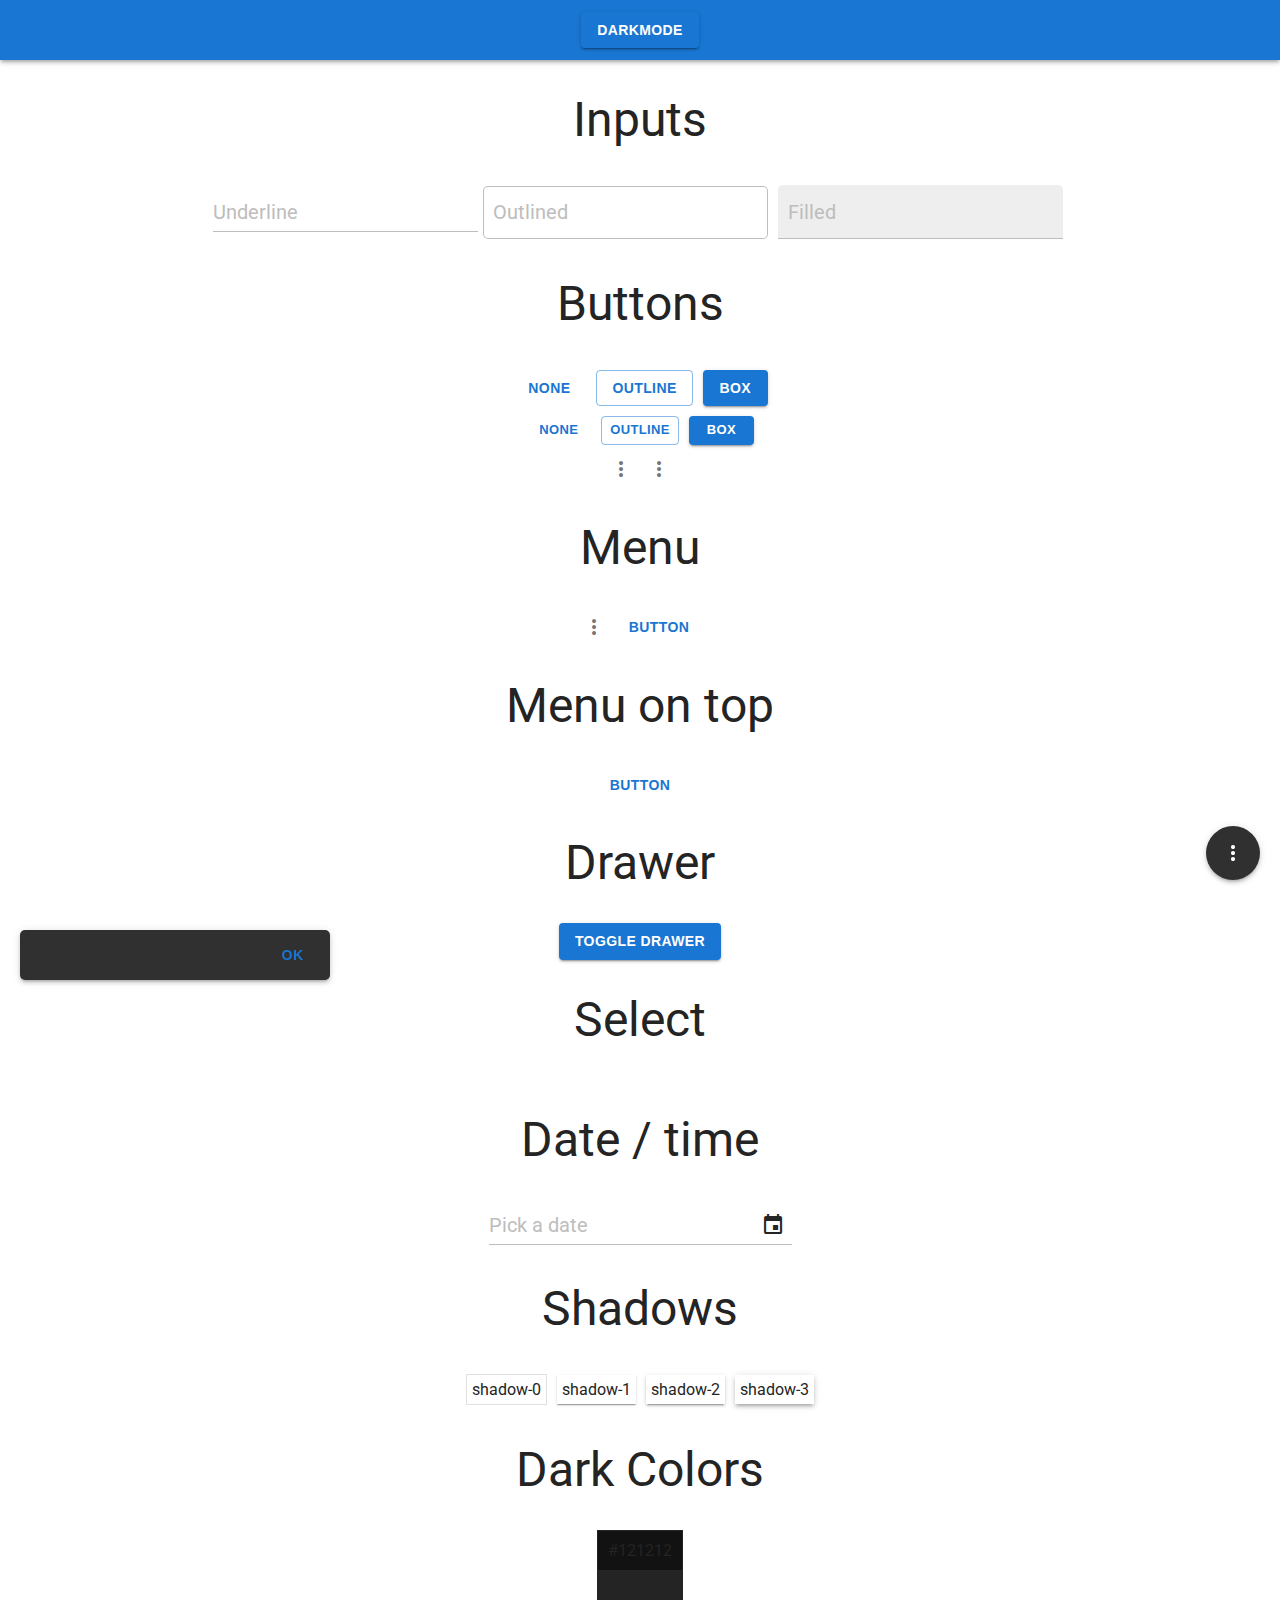
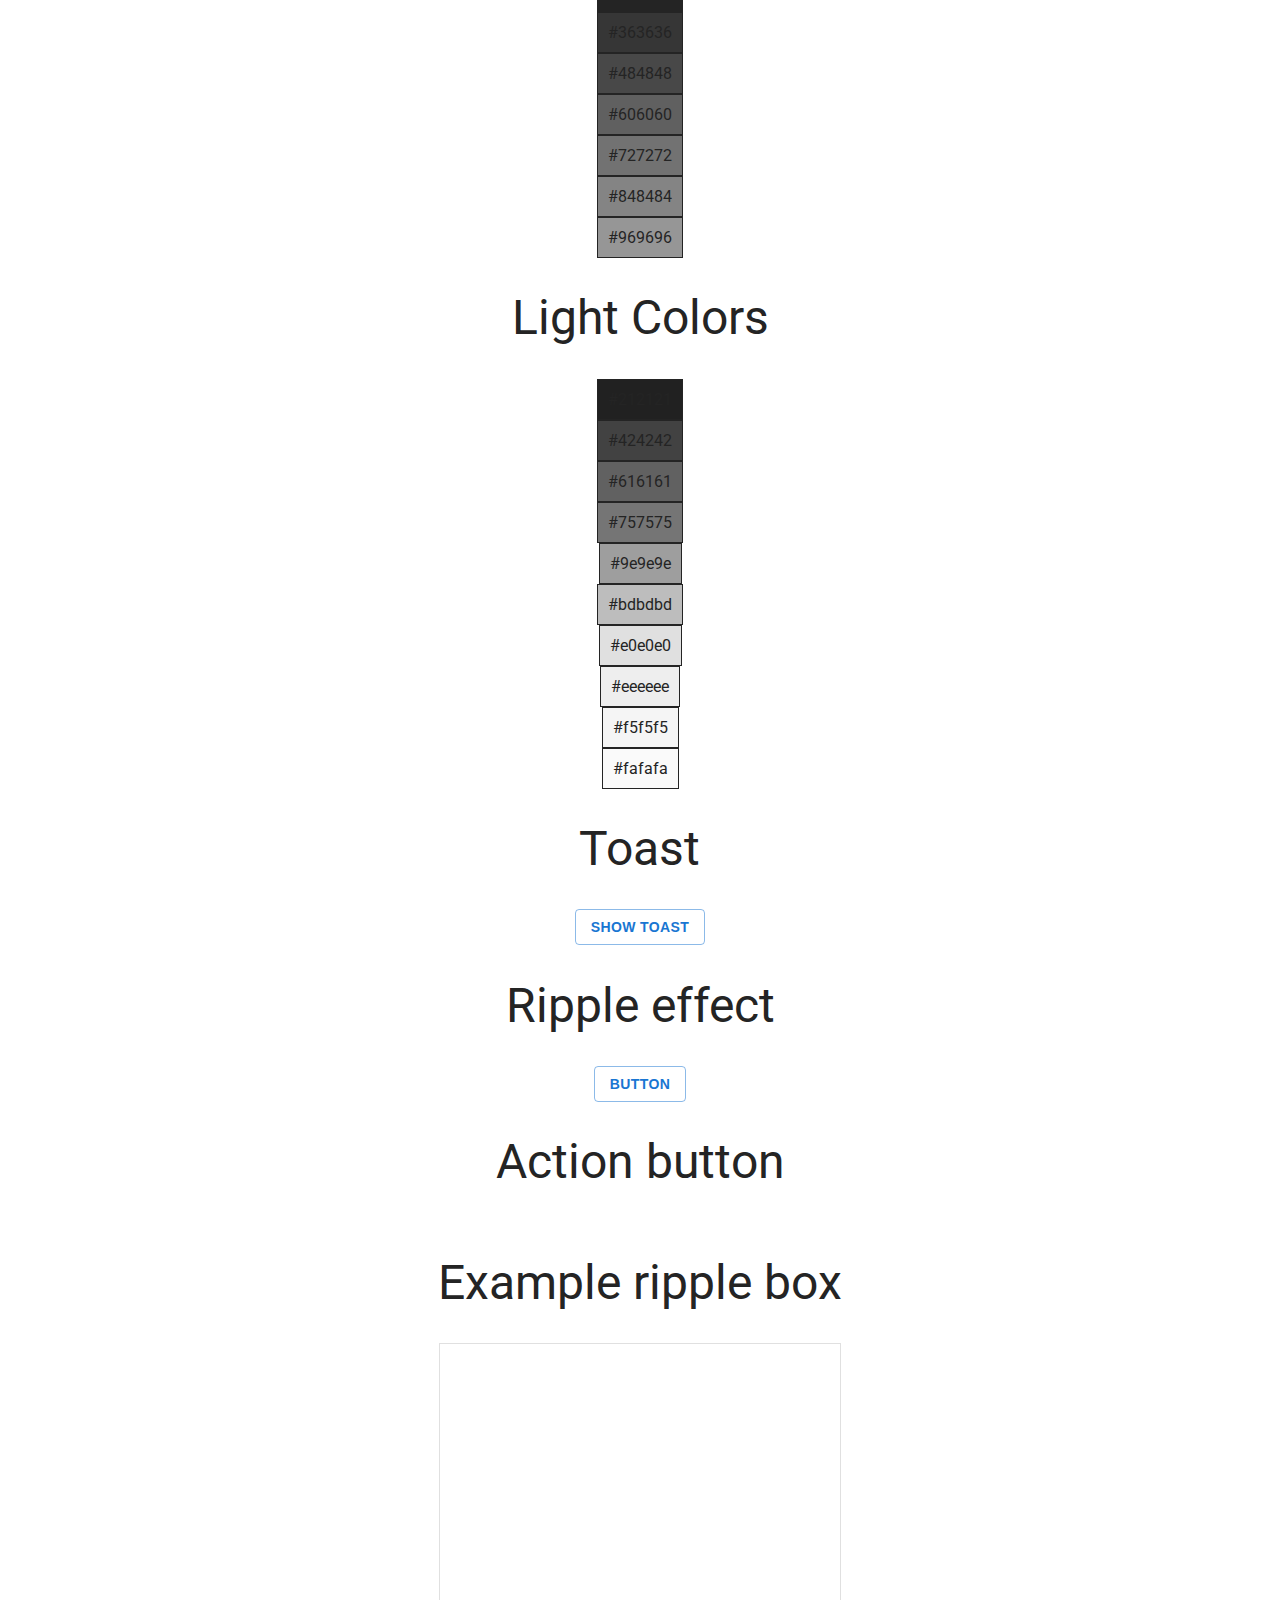
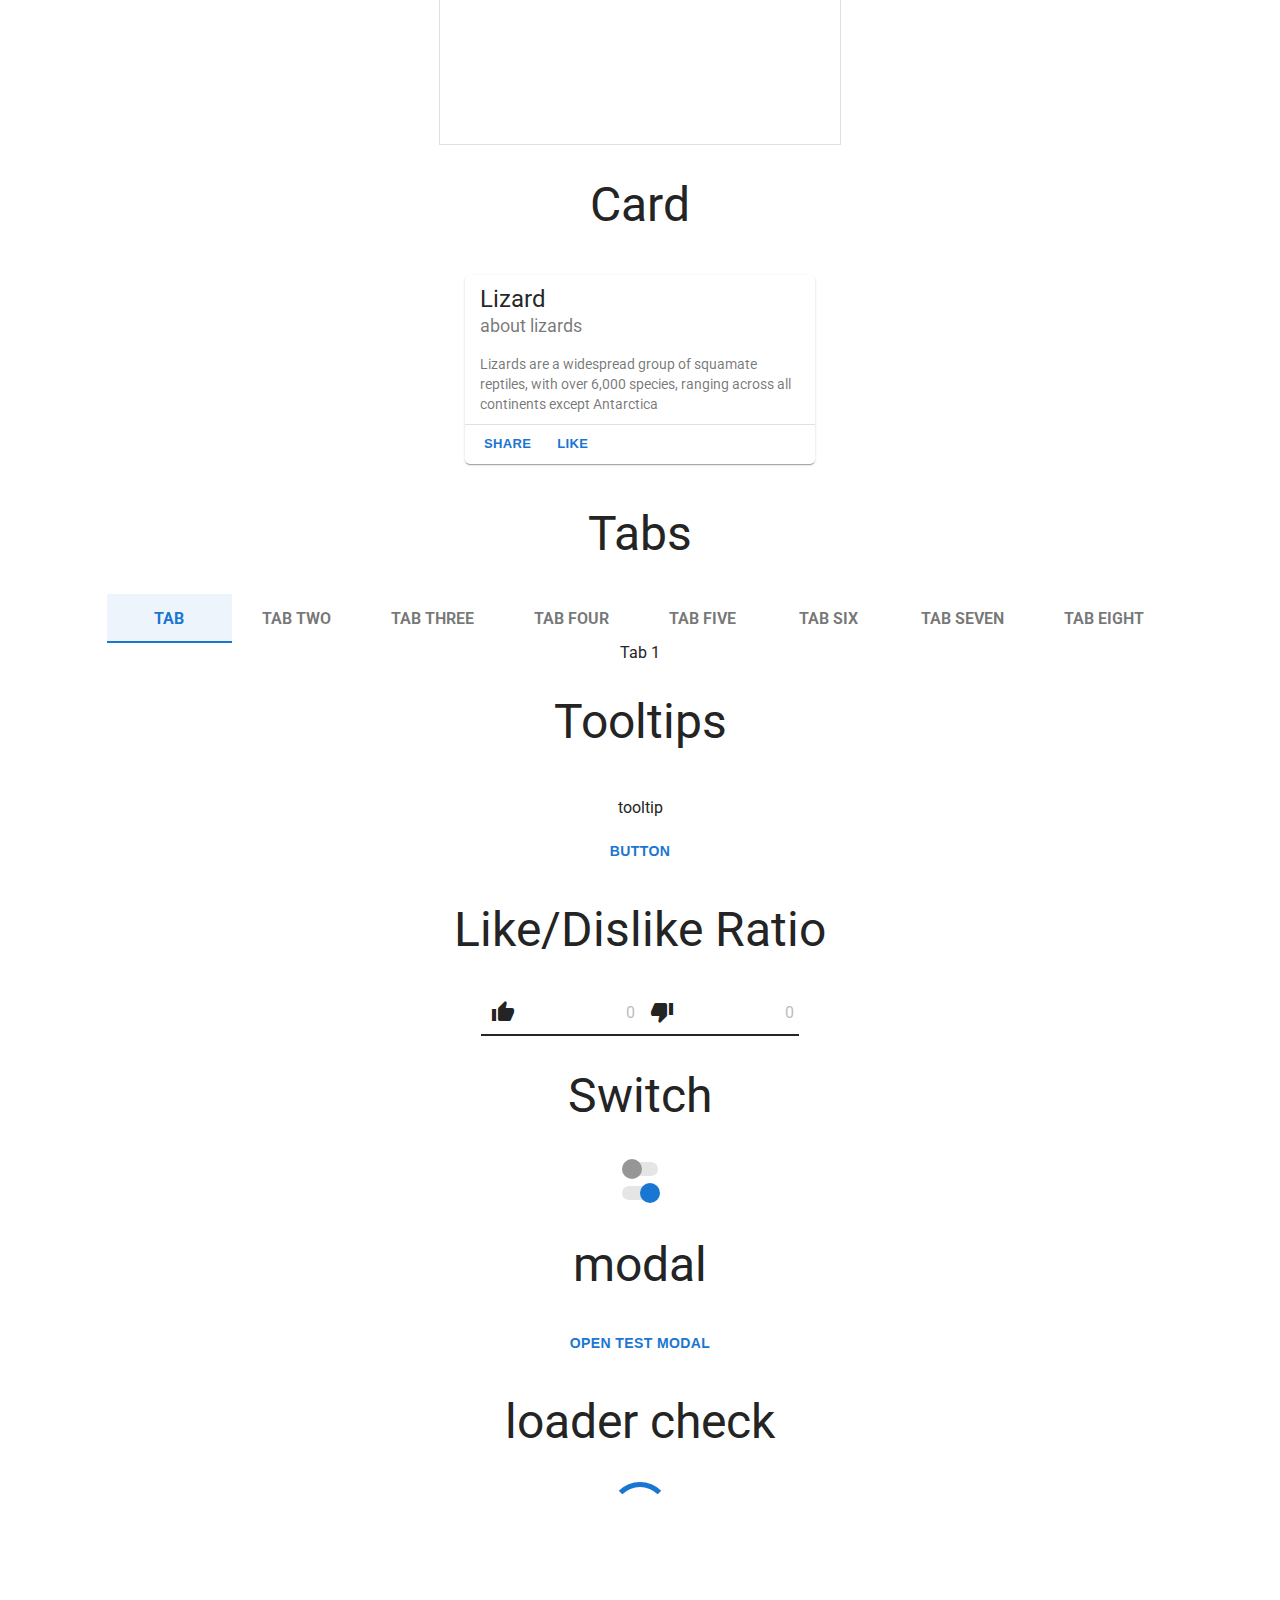
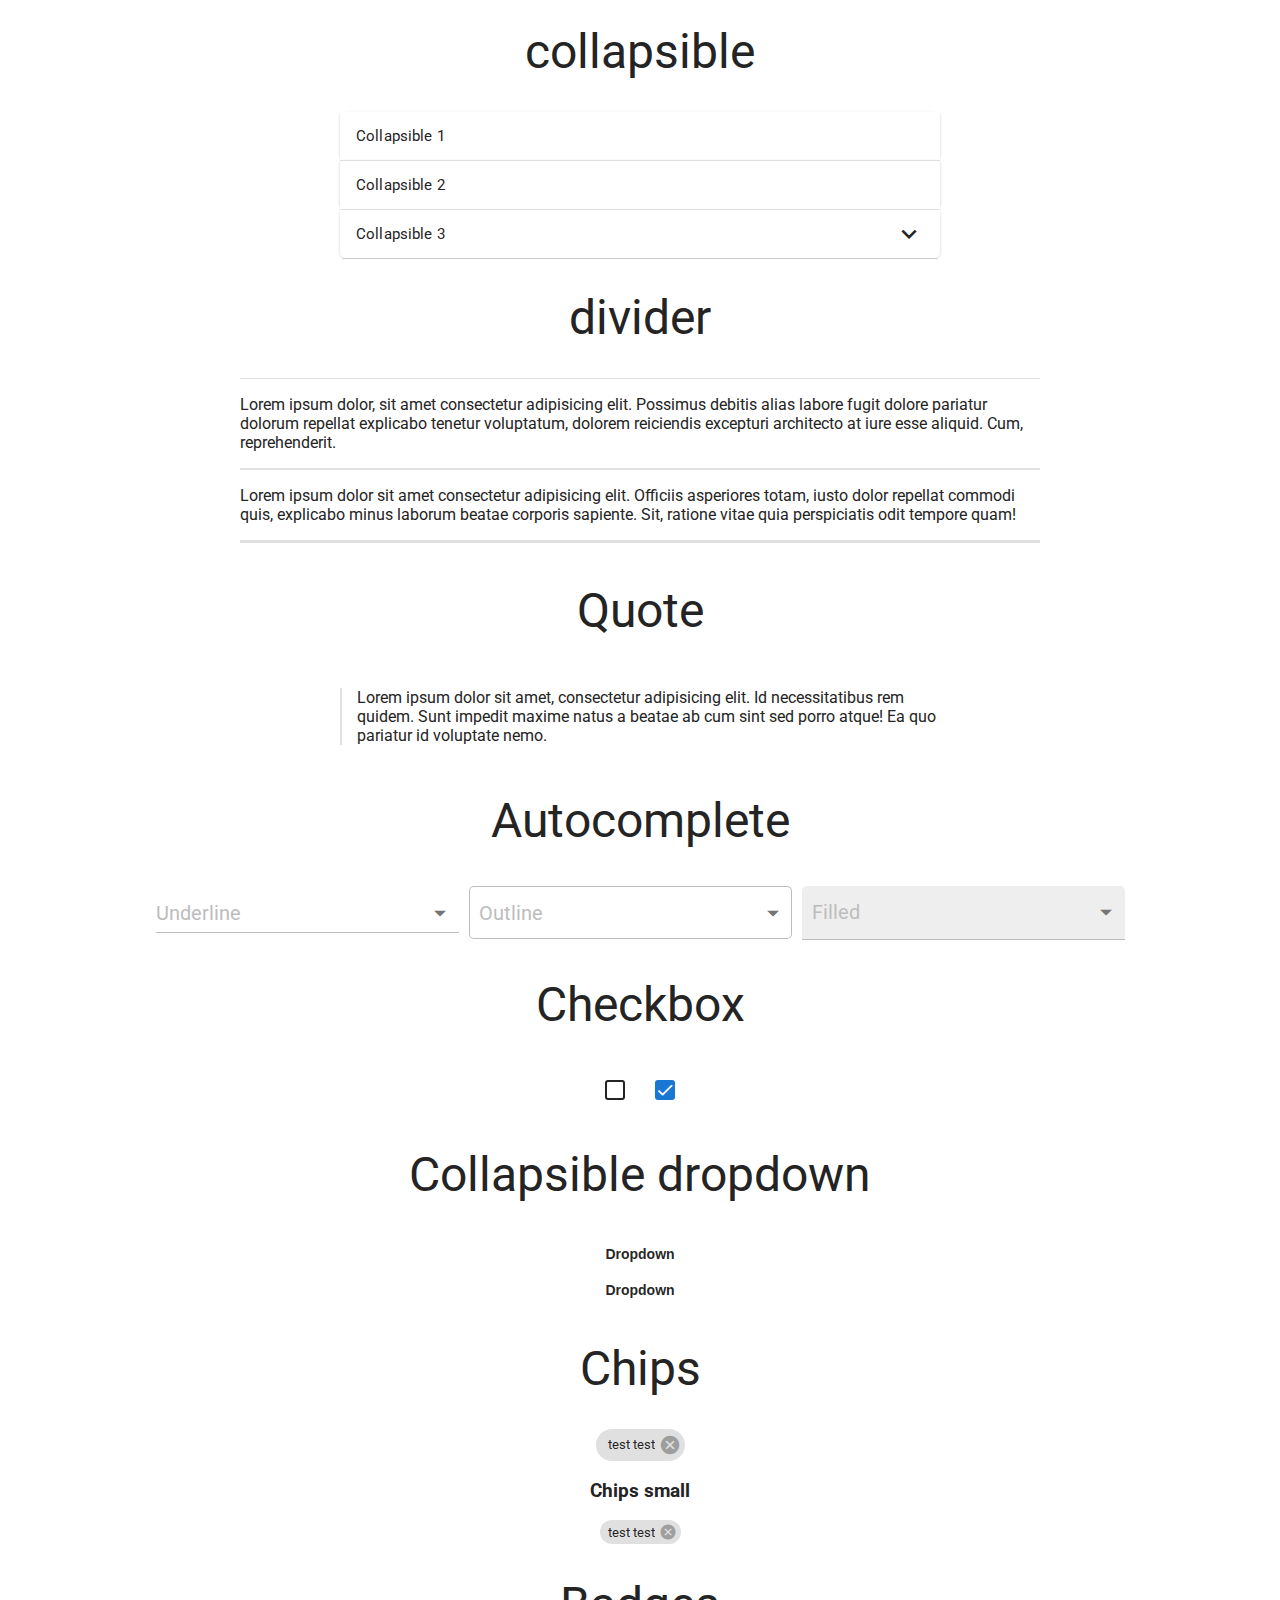
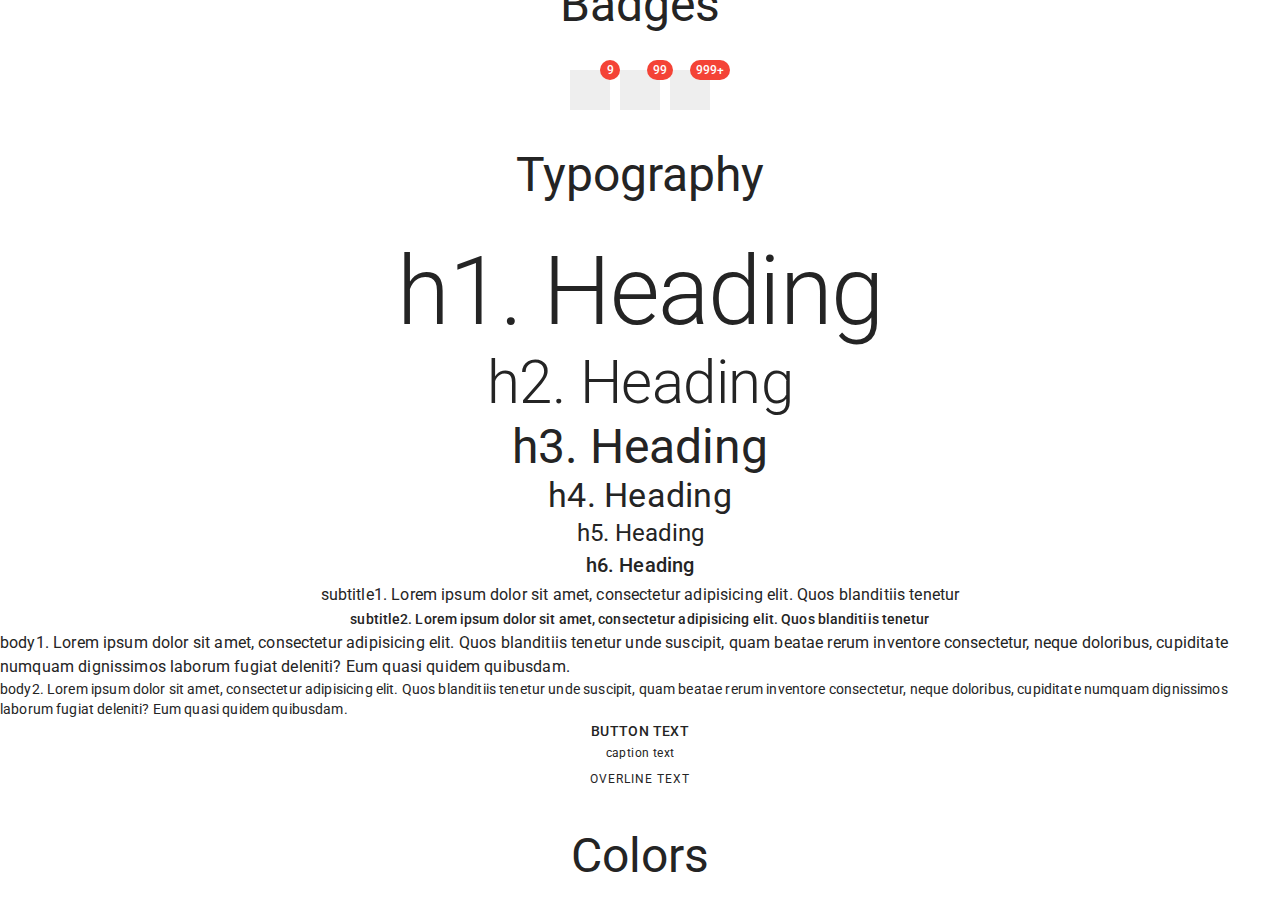
==== index.html @ 6d9d7966 "Initial commit" ====
<!DOCTYPE html>
<html lang="en">
<head>
    <meta charset="UTF-8">
    <meta name="viewport" content="width=device-width, initial-scale=1.0">
    <link rel="stylesheet" href="./css/material.css">

    <link href="https://fonts.googleapis.com/css2?family=Roboto:wght@300;400;500;700&display=swap" rel="stylesheet">
    <link href="https://fonts.googleapis.com/icon?family=Material+Icons" rel="stylesheet">

    <title>Document</title>
</head>
<body>
    <header>
        <nav class="shadow-3">
            <button class="button-box ripple ripple-white" onclick="darkmode()">Darkmode
                <span class="ripple-box"></span>
            </button>            
        </nav>
    </header>
    <main>
        <div class="flex-column">
            <h1 class="h3-txt">Inputs</h1>
            <div class="flex-center">
                <div class="input-underline-box margin-5">
                    <input class="input-underline" type="text" id="input3" placeholder="placeholder" title="" required/>
                    <label for="input3">Underline</label>
                </div>
                <div class="input-outline-box margin-5">
                    <input class="input-outline" type="text" id="input1" placeholder="placeholder" title="" required/>
                    <label for="input1">Outlined</label>
                </div>
                <div class="input-filled-box margin-5">
                    <input class="input-filled" type="text" id="input2" placeholder="placeholder" title="" required/>
                    <label for="input2">Filled</label>
                </div>
            </div>
        </div>
        <div class="flex-column">
            <h1 class="h3-txt">Buttons</h1>
            <div class="flex-center">
                <div>
                    <button class="button-none margin-5">None</button>
                </div>
                <div>
                    <button class="button-outline margin-5">Outline</button>
                </div>
                <div>
                    <button class="button-box margin-5">Box</button>
                </div>
            </div>
            <div class="flex-center">
                <div>
                    <button class="button-none-slim margin-5">None</button>
                </div>
                <div>
                    <button class="button-outline-slim margin-5">Outline</button>
                </div>
                <div>
                    <button class="button-box-slim margin-5">Box</button>
                </div>
            </div>
            <div class="flex-center">
                <button class="button-icon ripple-center ripple-black">
                    <span class="material-icons">more_vert</span>
                    <span class="ripple-box"></span>
                </button>
                <button class="button-icon-filled ripple-center ripple-black">
                    <span class="material-icons">more_vert</span>
                    <span class="ripple-box"></span>
                </button>
            </div>
        </div>
        <div class="flex-column">
            <h1 class="h3-txt">Menu</h1>
            <div class="flex-center">
                <div class="menu">
                    <button class="menu-btn button-icon ripple-center ripple-black">
                        <span class="material-icons">more_vert</span>
                        <span class="ripple-box"></span>
                    </button>
                    <div class="menu-box shadow-3">
                        <button onclick="closeMenu(this)">test</button>
                        <button onclick="closeMenu(this)">test</button>
                    </div>
                </div>
                <div class="menu">
                    <button class="menu-btn button-none ripple ripple-blue">Button
                        <span class="ripple-box"></span>
                    </button>
                    <div class="menu-box shadow-3">
                        <button onclick="closeMenu(this)" class="ripple ripple-black">test2
                            <span class="ripple-box"></span>
                        </button>
                        <button onclick="closeMenu(this)" class="ripple ripple-black">test2
                            <span class="ripple-box"></span>
                        </button>
                    </div>
                </div>
            </div>
            <h1 class="h3-txt">Menu on top</h1>
            <div class="menu">
                <button class="menu-btn menu-ontop button-none ripple ripple-blue">Button
                    <span class="ripple-box"></span>
                </button>
                <div class="menu-box shadow-3">
                    <button class="ripple ripple-black">menu on top
                        <span class="ripple-box"></span>
                    </button>
                    <button onclick="closeMenu(this)" class="ripple ripple-black">close
                        <span class="ripple-box"></span>
                    </button>
                </div>
            </div>
        </div>
        <div class="flex-column">
            <h1 class="h3-txt">Drawer</h1>
            <button class="button-box ripple ripple-white" onclick="drawerHandler('#drawer1')">Toggle drawer
                <span class="ripple-box"></span>
            </button>
            <div class="drawer" id="drawer1">
                <div class="drawer-content">
                    <div class="flex-column">
                        <div class="menu">
                            <button class="menu-btn button-none ripple ripple-blue">Menu
                                <span class="ripple-box"></span>
                            </button>
                            <div class="menu-box shadow-3">
                                <button onclick="closeMenu(this), drawerHandler('#drawer1')" class="ripple ripple-black">Close drawer
                                    <span class="ripple-box"></span>
                                </button>
                            </div>
                        </div>
                    </div>
                </div>
            </div>
        </div>
        <div class="flex-column">
            <h1 class="h3-txt">Select</h1>
            <div class="flex-center">
                <div class="select">
                    
                </div>
            </div>
        </div>
        <div class="flex-column">
            <h1 class="h3-txt">Date / time</h1>
            <div class="flex-center">
                <div class="date-selector">
                    <div class="input-underline-box margin-5">
                        <input class="input-underline" type="text" id="input10" placeholder="1 aug 2020" title="" required/>
                        <label for="input10">Pick a date</label>
                        <div class="select-date-box ripple-center ripple-black">
                            <span class="material-icons">insert_invitation</span>
                            <span class="ripple-box"></span>
                        </div>
                    </div>
                    <div class="calendar-box">
                        <div class="calendar-header">
                            <button class="button-icon-filled ripple-center ripple-black calendar-previous">
                                <span class="material-icons">chevron_left</span>
                                <span class="ripple-box"></span>
                            </button>
                            <div class="menu">
                                <button id="calendar-header" class="ripple ripple-black calendar-year-button menu-btn">
                                    <span class="ripple-box"></span>
                                </button>
                                <div class="menu-box shadow-3 calendar-year-menu">
                                    <button onclick="closeMenu(this)" class="ripple ripple-black calendar-previous-year">previous year
                                        <span class="ripple-box"></span>
                                    </button>
                                    <button onclick="closeMenu(this)" class="ripple ripple-black">this year
                                        <span class="ripple-box"></span>
                                    </button>
                                    <button onclick="closeMenu(this)" class="ripple ripple-black calendar-next-year">next year
                                        <span class="ripple-box"></span>
                                    </button>
                                </div>
                            </div>
                            <button class="button-icon-filled ripple-center ripple-black calendar-next">
                                <span class="material-icons">chevron_right</span>
                                <span class="ripple-box"></span>
                            </button>
                        </div>
                        <div class="calendar-days">
                            <span>Su</span>
                            <span>Mo</span>
                            <span>Tu</span>
                            <span>We</span>
                            <span>Th</span>
                            <span>Fr</span>
                            <span>Sa</span>
                        </div>
                        <div class="calendar-numbers">
                            <div class="numbers-row">
                                <span class="numbers-row-item ripple-center ripple-black">
                                    <span class="ripple-box"></span>
                                </span>
                                <span class="numbers-row-item ripple-center ripple-black">
                                    <span class="ripple-box"></span>
                                </span>
                                <span class="numbers-row-item ripple-center ripple-black">
                                    <span class="ripple-box"></span>
                                </span>
                                <span class="numbers-row-item ripple-center ripple-black">
                                    <span class="ripple-box"></span>
                                </span>
                                <span class="numbers-row-item ripple-center ripple-black">
                                    <span class="ripple-box"></span>
                                </span>
                                <span class="numbers-row-item ripple-center ripple-black">
                                    <span class="ripple-box"></span>
                                </span>
                                <span class="numbers-row-item ripple-center ripple-black">
                                    <span class="ripple-box"></span>
                                </span>
                            </div>
                            <div class="numbers-row">
                                <span class="numbers-row-item ripple-center ripple-black">
                                    <span class="ripple-box"></span>
                                </span>
                                <span class="numbers-row-item ripple-center ripple-black">
                                    <span class="ripple-box"></span>
                                </span>
                                <span class="numbers-row-item ripple-center ripple-black">
                                    <span class="ripple-box"></span>
                                </span>
                                <span class="numbers-row-item ripple-center ripple-black">
                                    <span class="ripple-box"></span>
                                </span>
                                <span class="numbers-row-item ripple-center ripple-black">
                                    <span class="ripple-box"></span>
                                </span>
                                <span class="numbers-row-item ripple-center ripple-black">
                                    <span class="ripple-box"></span>
                                </span>
                                <span class="numbers-row-item ripple-center ripple-black">
                                    <span class="ripple-box"></span>
                                </span>
                            </div>
                            <div class="numbers-row">
                                <span class="numbers-row-item ripple-center ripple-black">
                                    <span class="ripple-box"></span>
                                </span>
                                <span class="numbers-row-item ripple-center ripple-black">
                                    <span class="ripple-box"></span>
                                </span>
                                <span class="numbers-row-item ripple-center ripple-black">
                                    <span class="ripple-box"></span>
                                </span>
                                <span class="numbers-row-item ripple-center ripple-black">
                                    <span class="ripple-box"></span>
                                </span>
                                <span class="numbers-row-item ripple-center ripple-black">
                                    <span class="ripple-box"></span>
                                </span>
                                <span class="numbers-row-item ripple-center ripple-black">
                                    <span class="ripple-box"></span>
                                </span>
                                <span class="numbers-row-item ripple-center ripple-black">
                                    <span class="ripple-box"></span>
                                </span>
                            </div>
                            <div class="numbers-row">
                                <span class="numbers-row-item ripple-center ripple-black">
                                    <span class="ripple-box"></span>
                                </span>
                                <span class="numbers-row-item ripple-center ripple-black">
                                    <span class="ripple-box"></span>
                                </span>
                                <span class="numbers-row-item ripple-center ripple-black">
                                    <span class="ripple-box"></span>
                                </span>
                                <span class="numbers-row-item ripple-center ripple-black">
                                    <span class="ripple-box"></span>
                                </span>
                                <span class="numbers-row-item ripple-center ripple-black">
                                    <span class="ripple-box"></span>
                                </span>
                                <span class="numbers-row-item ripple-center ripple-black">
                                    <span class="ripple-box"></span>
                                </span>
                                <span class="numbers-row-item ripple-center ripple-black">
                                    <span class="ripple-box"></span>
                                </span>
                            </div>
                            <div class="numbers-row">
                                <span class="numbers-row-item ripple-center ripple-black">
                                    <span class="ripple-box"></span>
                                </span>
                                <span class="numbers-row-item ripple-center ripple-black">
                                    <span class="ripple-box"></span>
                                </span>
                                <span class="numbers-row-item ripple-center ripple-black">
                                    <span class="ripple-box"></span>
                                </span>
                                <span class="numbers-row-item ripple-center ripple-black">
                                    <span class="ripple-box"></span>
                                </span>
                                <span class="numbers-row-item ripple-center ripple-black">
                                    <span class="ripple-box"></span>
                                </span>
                                <span class="numbers-row-item ripple-center ripple-black">
                                    <span class="ripple-box"></span>
                                </span>
                                <span class="numbers-row-item ripple-center ripple-black">
                                    <span class="ripple-box"></span>
                                </span>
                            </div>
                            <div class="numbers-row">
                                <span class="numbers-row-item ripple-center ripple-black">
                                    <span class="ripple-box"></span>
                                </span>
                                <span class="numbers-row-item ripple-center ripple-black">
                                    <span class="ripple-box"></span>
                                </span>
                                <span class="numbers-row-item ripple-center ripple-black">
                                    <span class="ripple-box"></span>
                                </span>
                                <span class="numbers-row-item ripple-center ripple-black">
                                    <span class="ripple-box"></span>
                                </span>
                                <span class="numbers-row-item ripple-center ripple-black">
                                    <span class="ripple-box"></span>
                                </span>
                                <span class="numbers-row-item ripple-center ripple-black">
                                    <span class="ripple-box"></span>
                                </span>
                                <span class="numbers-row-item ripple-center ripple-black">
                                    <span class="ripple-box"></span>
                                </span>
                            </div>
                        </div>
                        <div class="calendar-years">
                            <button class="calendar-dropdown-year-button ripple">2000
                                <span class="ripple-box"></span>
                            </button>
                            <button class="calendar-dropdown-year-button ripple">2000
                                <span class="ripple-box"></span>
                            </button>
                            <button class="calendar-dropdown-year-button ripple">2000
                                <span class="ripple-box"></span>
                            </button>
                            <button class="calendar-dropdown-year-button ripple">2000
                                <span class="ripple-box"></span>
                            </button>
                            <button class="calendar-dropdown-year-button ripple">2000
                                <span class="ripple-box"></span>
                            </button>
                            <button class="calendar-dropdown-year-button ripple">2000
                                <span class="ripple-box"></span>
                            </button>
                            <button class="calendar-dropdown-year-button ripple">2000
                                <span class="ripple-box"></span>
                            </button>
                        </div>
                    </div>
                </div>
            </div>
        </div>
        <div class="flex-column">
            <h1 class="h3-txt">Shadows</h1>
            <div class="flex-center">
                <div class="shadow-0 margin-5 padding-5">
                    shadow-0
                </div>
                <div class="shadow-1 margin-5 padding-5">
                    shadow-1
                </div>
                <div class="shadow-2 margin-5 padding-5">
                    shadow-2
                </div>
                <div class="shadow-3 margin-5 padding-5">
                    shadow-3
                </div>
            </div>
        </div>
        <div class="flex-column">
            <h1 class="h3-txt">Dark Colors</h1>
            <div class="flex-column">
                <div class="c121212">#121212</div>
                <div class="c242424">#242424</div>
                <div class="c363636">#363636</div>
                <div class="c484848">#484848</div>
                <div class="c606060">#606060</div>
                <div class="c727272">#727272</div>
                <div class="c848484">#848484</div>
                <div class="c969696">#969696</div>
            </div>
            <h1 class="h3-txt">Light Colors</h1>
            <div class="flex-column">
                <div class="c212121">#212121</div>
                <div class="c424242">#424242</div>
                <div class="c616161">#616161</div>
                <div class="c757575">#757575</div>
                <div class="c9e9e9e">#9e9e9e</div>
                <div class="cbdbdbd">#bdbdbd</div>
                <div class="ce0e0e0">#e0e0e0</div>
                <div class="ceeeeee">#eeeeee</div>
                <div class="cf5f5f5">#f5f5f5</div>
                <div class="cfafafa">#fafafa</div>
            </div>
        </div>
        <div class="flex-column">
            <h1 class="h3-txt">Toast</h1>
            <button class="button-outline" onclick="showToast('This is a toast This is a toast This is a toast')">Show toast</button>
            <div class="toast shadow-3">
                <p class="toast-msg"></p>
                <button class="button-none toast-ok ripple ripple-blue">Ok
                    <span class="ripple-box"></span>
                </button>
            </div>
        </div>
        <div class="flex-column">
            <h1 class="h3-txt">Ripple effect</h1>
            <div>
                <button class="button-outline ripple ripple-blue">Button
                    <span class="ripple-box"></span>
                </button>
            </div>
        </div>
        <div>
            <h1 class="h3-txt">Action button</h1>
            <div class="action-button-div">
                <span class="material-icons action-button shadow-3">more_vert</span>
                <div class="action-child-button-div">
                    <span class="material-icons action-child-button shadow-3">bookmark</span>
                    <span class="material-icons action-child-button shadow-3">card_giftcard</span>
                    <span class="material-icons action-child-button shadow-3">account_circle</span>
                    <span class="material-icons action-child-button shadow-3">close</span>
                    <span class="material-icons action-child-button shadow-3">menu</span>
                </div>
            </div>
        </div>
        <div class="flex-column">
            <h1 class="h3-txt">Example ripple box</h1>
            <div class="ripple ripple-black shadow-0" style="width: 400px; height: 400px;">
                <span class="ripple-box"></span>
            </div>
        </div>
        <div class="flex-column">
            <h1 class="h3-txt">Card</h1>
            <div class="card shadow-1">
                <img src="https://cdn.images.express.co.uk/img/dynamic/109/590x/lizz-1003046.jpg?r=1534219722519" alt="">
                <div class="card-header">
                    <h1 class="card-title">Lizard</h1>
                    <p class="card-subtitle">about lizards</p>
                </div>
                <div class="card-body">
                    <p class="card-content">Lizards are a widespread group of squamate reptiles, with over 6,000 species, ranging across all continents except Antarctica</p>
                </div>
                <hr class="divider-1">
                <div class="card-footer">
                    <div class="menu">
                        <button class="menu-btn button-none-slim ripple ripple-blue">Share
                            <span class="ripple-box"></span>
                        </button>
                        <div class="menu-box shadow-3">
                            <button onclick="closeMenu(this)">Share 1</button>
                            <button onclick="closeMenu(this)">Share 2</button>
                        </div>
                    </div>
                    <button class="button-none-slim ripple ripple-blue">like
                        <span class="ripple-box"></span>
                    </button>
                </div>
            </div>
        </div>
        <div class="flex-column">
            <h1 class="h3-txt">Tabs</h1>
            <div class="tabs-container">
                <div class="tabs" id="tabs1">
                    <a onclick="tabChanger(this)" class="tab ripple ripple-blue">Tab
                        <span class="ripple-box"></span>
                    </a>
                    <a onclick="tabChanger(this)" class="tab ripple ripple-blue">Tab two
                        <span class="ripple-box"></span>
                    </a>
                    <a onclick="tabChanger(this)" class="tab ripple ripple-blue">Tab three
                        <span class="ripple-box"></span>
                    </a>
                    <a onclick="tabChanger(this)" class="tab ripple ripple-blue">Tab four
                        <span class="ripple-box"></span>
                    </a>
                    <a onclick="tabChanger(this)" class="tab ripple ripple-blue">Tab five
                        <span class="ripple-box"></span>
                    </a>
                    <a onclick="tabChanger(this)" class="tab ripple ripple-blue">Tab six
                        <span class="ripple-box"></span>
                    </a>
                    <a onclick="tabChanger(this)" class="tab ripple ripple-blue">Tab seven
                        <span class="ripple-box"></span>
                    </a>
                    <a onclick="tabChanger(this)" class="tab ripple ripple-blue">Tab eight
                        <span class="ripple-box"></span>
                    </a>
                </div>
                <div class="tab-indicator-container">
                    <span class="tab-indicator"></span>
                </div>
            </div>
            <div class="tabs-content-container" id="tabs1-content">
                <div class="tab-1">Tab 1</div>
                <div class="tab-2">Tab 2</div>
                <div class="tab-3">Tab 3</div>
                <div class="tab-4">Tab 4</div>
                <div class="tab-5">Tab 5</div>
                <div class="tab-6">Tab 6</div>
                <div class="tab-7">Tab 7</div>
                <div class="tab-8">Tab 8</div>
            </div>
        </div>
        <div class="flex-column">
            <h1 class="h3-txt">Tooltips</h1>
            <p class="tooltip">tooltip
                <span class="tooltip-txt">I like this I like this I like this</span>
            </p>
            <button class="button-none ripple ripple-blue tooltip">Button
                <span class="ripple-box"></span>
                <span class="tooltip-txt tooltip-arrow">Button tooltip with arrow</span>
            </button>
        </div>
        <div class="flex-column">
            <h1 class="h3-txt">Like/Dislike Ratio</h1>
            <div class="ratio-box">
                <div class="ratio-buttons">
                    <span class="material-icons icon-btn ratio-first-button ripple-center ripple-black ">thumb_up_alt
                        <span class="ripple-box"></span>
                    </span>
                    <span class="ratio-first-number">0</span>
                    <span class="material-icons icon-btn ratio-second-button ripple-center ripple-black">thumb_down_alt
                        <span class="ripple-box"></span>
                    </span>
                    <span class="ratio-second-number">0</span>
                </div>
                <div class="ratio-indicator-box">
                    <span class="ratio-indicator"></span>
                </div>
            </div>
        </div>
        <div class="flex-column">
            <h1 class="h3-txt">Switch</h1>
            <div class="switch-container">
                <div class="switch" onclick="switchHandler(this)">
                </div>
            </div>
            <div class="switch-container">
                <div class="switch switch-active" onclick="switchHandler(this)"></div>
            </div>
        </div>
        <div class="flex-column">
            <h1 class="h3-txt">modal</h1>
            <button class="button-none ripple ripple-blue modal-btn" onclick="modalHandler(this.parentNode.lastElementChild, true)">Open test modal
                <span class="ripple-box"></span>
            </button>
            <div class="modal-container">
                <div class="modal shadow-1">
                    <h1>Login</h1>
                    <div class="input-outline-box">
                        <input class="input-outline" type="text" id="input4" placeholder="Ex: john" title="" required/>
                        <label for="input4">Username</label>
                    </div>
                    <div class="input-outline-box" style="margin-top: 10px;">
                        <input class="input-outline" type="text" id="input5" placeholder="Ex: test123" title="" required/>
                        <label for="input5">Password</label>
                    </div>
                    <button class="button-none ripple ripple-blue" onclick="modalHandler(this.parentNode.parentNode, false)">Close modal
                        <span class="ripple-box"></span>
                    </button>
                </div>
            </div>
        </div>
        <div class="flex-column">
            <h1 class="h3-txt">loader check</h1>
            <div class="loader"></div>
            <div class="check">
                <span class="material-icons">check</span>
            </div>
        </div>
        <div class="flex-column">
            <h1 class="h3-txt">collapsible</h1>
            <div>
                <div class="collapsible-container">
                    <div class="collapsible">
                        <div class="collapsible-header">
                            <h1 class="collapsible-title">Collapsible 1</h1>
                        </div>
                        <div class="collapsible-content">
                            <p> Lorem ipsum dolor sit amet, consectetur adipisicing elit. Incidunt earum dolor, facere libero, exercitationem facilis, itaque molestias voluptates saepe rerum enim labore voluptatibus quos explicabo! Commodi et quae quisquam sunt.</p>
                        </div>
                    </div>
                    <div class="collapsible">
                        <div class="collapsible-header">
                            <h1 class="collapsible-title">Collapsible 2</h1>
                        </div>
                        <div class="collapsible-content">
                            <p>Lorem ipsum, dolor sit amet consectetur adipisicing elit. Sint quibusdam cum molestiae praesentium, earum hic non dicta culpa vel saepe quae tenetur ex vero. Corporis, non? Porro, explicabo sed. Reiciendis?</p>
                            <div class="menu">
                                <button class="menu-btn button-none ripple ripple-blue">Button
                                    <span class="ripple-box"></span>
                                </button>
                                <div class="menu-box shadow-3">
                                    <button onclick="closeMenu(this)">test2</button>
                                    <button onclick="closeMenu(this)">test2</button>
                                </div>
                            </div>
                        </div>
                    </div>
                    <div class="collapsible">
                        <div class="collapsible-header">
                            <h1 class="collapsible-title">Collapsible 3</h1>
                            <span class="material-icons collapsible-icon ripple-center ripple-black">expand_more
                                <span class="ripple-box"></span>
                            </span>
                        </div>
                        <div class="collapsible-content">
                            <p>Lorem ipsum dolor sit amet, consectetur adipisicing elit. Tempora distinctio at itaque quia modi, explicabo dolores doloribus nulla reprehenderit omnis, consectetur porro error dolorum autem! Pariatur repellat natus adipisci totam.</p>
                            <hr class="divider-1">
                            <button style="margin-top: 10px;" class="button-outline ripple ripple-blue">test
                                <span class="ripple-box"></span>
                            </button>
                        </div>
                    </div>
                </div>
            </div>
        </div>
        <div class="flex-column">
            <h1 class="h3-txt">divider</h1>
            <div style="width: 800px;">
                <hr class="divider-1">
                <p>Lorem ipsum dolor, sit amet consectetur adipisicing elit. Possimus debitis alias labore fugit dolore pariatur dolorum repellat explicabo tenetur voluptatum, dolorem reiciendis excepturi architecto at iure esse aliquid. Cum, reprehenderit.</p>
                <hr class="divider-2">
                <p>Lorem ipsum dolor sit amet consectetur adipisicing elit. Officiis asperiores totam, iusto dolor repellat commodi quis, explicabo minus laborum beatae corporis sapiente. Sit, ratione vitae quia perspiciatis odit tempore quam!</p>
                <hr class="divider-3">
            </div>
        </div>
        <div class="flex-column">
            <h1 class="h3-txt">Quote</h1>
            <div style="width: 600px;">
                <p class="quote">Lorem ipsum dolor sit amet, consectetur adipisicing elit. Id necessitatibus rem quidem. Sunt impedit maxime natus a beatae ab cum sint sed porro atque! Ea quo pariatur id voluptate nemo.</p>
            </div>
        </div>
        <div class="flex-column">
            <h1 class="h3-txt">Autocomplete</h1>
            <div class="flex-center">
                <div class="menu margin-5">
                    <div class="input-underline-box menu-btn">
                        <input class="input-underline" type="text" id="input7" placeholder="placeholder" spellcheck="false" title="" required/>
                        <label for="input7">Underline</label>
                        <div class="input-buttons">
                            <span class="input-arrow ripple-center ripple-black">
                                <span class="material-icons">arrow_drop_down</span>
                                <span class="ripple-box"></span>
                            </span>
                        </div>
                    </div>
                    <div class="menu-box shadow-3">
                        <button onclick="closeMenu(this)">underline value1</button>
                        <button onclick="closeMenu(this)">underline value2</button>
                        <button onclick="closeMenu(this)">underline value3</button>
                        <button onclick="closeMenu(this)">underline value4</button>
                        <button onclick="closeMenu(this)">underline value5</button>
                        <button onclick="closeMenu(this)">underline value6</button>
                        <button onclick="closeMenu(this)">underline value7</button>
                        <button onclick="closeMenu(this)">underline value8</button>
                        <button onclick="closeMenu(this)">underline value9</button>
                        <button onclick="closeMenu(this)">underline value10</button>
                        <button onclick="closeMenu(this)">underline value11</button>
                        <button onclick="closeMenu(this)">underline value12</button>
                        <button onclick="closeMenu(this)">underline value13</button>
                        <button onclick="closeMenu(this)">underline value14</button>
                        <button onclick="closeMenu(this)">underline value15</button>
                    </div>
                </div>
                <div class="menu margin-5">
                    <div class="input-outline-box menu-btn">
                        <input class="input-outline" type="text" id="input8" placeholder="placeholder" spellcheck="false" title="" required/>
                        <label for="input8">outline</label>
                        <div class="input-buttons">
                            <span class="input-arrow ripple-center ripple-black">
                                <span class="material-icons">arrow_drop_down</span>
                                <span class="ripple-box"></span>
                            </span>
                        </div>
                    </div>
                    <div class="menu-box shadow-3">
                        <button onclick="closeMenu(this)">outline value1</button>
                        <button onclick="closeMenu(this)">outline value2</button>
                    </div>
                </div>
                <div class="menu margin-5">
                    <div class="input-filled-box menu-btn">
                        <input class="input-filled" type="text" id="input9" placeholder="placeholder" spellcheck="false" title="" required/>
                        <label for="input9">filled</label>
                        <div class="input-buttons">
                            <span class="input-arrow ripple-center ripple-black">
                                <span class="material-icons">arrow_drop_down</span>
                                <span class="ripple-box"></span>
                            </span>
                        </div>
                    </div>
                    <div class="menu-box shadow-3">
                        <button onclick="closeMenu(this)">filled value1</button>
                        <button onclick="closeMenu(this)">filled value2</button>
                    </div>
                </div>
            </div>
        </div>
        <div class="flex-column">
            <h1 class="h3-txt">Checkbox</h1>
            <div class="flex-center">
                <div class="checkbox-container ripple-center ripple-black">
                    <span class="ripple-box"></span>
                    <div class="checkbox">
                        <span class="material-icons checkbox-icon">check</span>
                    </div>
                </div>
                <div class="checkbox-container ripple-center ripple-black">
                    <span class="ripple-box"></span>
                    <div class="checkbox checkbox-active">
                        <span class="material-icons checkbox-icon">check</span>
                    </div>
                </div>
            </div>
        </div>
        <div class="flex-column">
            <h1 class="h3-txt">Collapsible dropdown</h1>
            <div style="width: 200px;">
                <div class="collapsible-dropdown-container">
                    <button class="ripple ripple-black">dropdown
                        <span class="ripple-box"></span>
                    </button>
                    <div class="collapsible-dropdown">
                        <div class="collapsible-dropdown-container">
                            <button class="ripple ripple-black">dropdown
                                <span class="ripple-box"></span>
                            </button>
                            <div class="collapsible-dropdown">
                                <button>link 1</button>
                                <button>link 1</button>
                                <div class="collapsible-dropdown-container">
                                    <button class="ripple ripple-black">dropdown
                                        <span class="ripple-box"></span>
                                    </button>
                                    <div class="collapsible-dropdown">
                                        <button>link 1</button>
                                        <button>link 1</button>
                                        <button>link 1</button>
                                    </div>
                                </div>
                            </div>
                        </div>
                        <button>link 1</button>
                        <button>link 1</button>
                    </div>
                </div>
                <div class="collapsible-dropdown-container">
                    <button class="ripple ripple-black">dropdown
                        <span class="ripple-box"></span>
                    </button>
                    <div class="collapsible-dropdown">
                        <button>link 1</button>
                        <button>link 1</button>
                        <button>link 1</button>
                    </div>
                </div>
            </div>
        </div>
        <div class="flex-column">
            <h1 class="h3-txt">Chips</h1>
            <div class="chip">
                <p class="chip-txt">test test</p>
                <span class="material-icons chip-ok">cancel</span>
            </div>
            <h3>Chips small</h3>
            <div class="chip-small">
                <p class="chip-txt-small">test test</p>
                <span class="material-icons chip-ok-small">cancel</span>
            </div>
        </div>
        <div class="flex-column">
            <h1 class="h3-txt">Badges</h1>
            <div class="flex-center">
                <span class="margin-5" style="width: 40px; height: 40px; background-color: #eeeeee; position: relative;">
                    <span class="badge">9</span>
                </span>
                <span class="margin-5" style="width: 40px; height: 40px; background-color: #eeeeee; position: relative;">
                    <span class="badge">99</span>
                </span>
                <span class="margin-5" style="width: 40px; height: 40px; background-color: #eeeeee; position: relative;">
                    <span class="badge">999+</span>
                </span>
            </div>
        </div>
        <div class="flex-column">
            <h1 class="h3-txt">Typography</h1>
            <span class="h1-txt">h1. Heading</span>
            <span class="h2-txt">h2. Heading</span>
            <span class="h3-txt">h3. Heading</span>
            <span class="h4-txt">h4. Heading</span>
            <span class="h5-txt">h5. Heading</span>
            <span class="h6-txt">h6. Heading</span>
            <span class="sub1-txt">subtitle1. Lorem ipsum dolor sit amet, consectetur adipisicing elit. Quos blanditiis tenetur</span>
            <span class="sub2-txt">subtitle2. Lorem ipsum dolor sit amet, consectetur adipisicing elit. Quos blanditiis tenetur</span>
            <span class="body1-txt">body1. Lorem ipsum dolor sit amet, consectetur adipisicing elit. Quos blanditiis tenetur unde suscipit, quam beatae rerum inventore consectetur, neque doloribus, cupiditate numquam dignissimos laborum fugiat deleniti? Eum quasi quidem quibusdam.</span>
            <span class="body2-txt">body2. Lorem ipsum dolor sit amet, consectetur adipisicing elit. Quos blanditiis tenetur unde suscipit, quam beatae rerum inventore consectetur, neque doloribus, cupiditate numquam dignissimos laborum fugiat deleniti? Eum quasi quidem quibusdam.</span>
            <span class="button-txt">BUTTON TEXT</span>
            <span class="caption-txt">caption text</span>
            <span class="overline-txt">OVERLINE TEXT</span>
        </div>
        <div class="flex-column">
            <h1 class="h3-txt">Colors</h1>
            <div></div>
        </div>
    </main>
    <footer></footer>
    <script src="./js/material.js"></script>
</body>
</html>
---- css/material.css ----
:root{
    --background: #ffffff;
    --color: #242424;
    --inputColor: #1976d2;
    --inputBackgroundColor: #eeeeee;
    --inputBackgroundColorHover: #e0e0e0;
    --buttonColor: #1976d2;
    --buttonBoxColor: #ffffff;
    --buttonBoxHover: rgb(17, 82, 147);
    --buttonBackgroundColorHover: rgba(25, 118, 210, 0.08);
    --buttonBorderColor: rgba(25, 118, 210, 0.5);
    --navBar: #1976d2;
    --iconButtonHover: rgba(0, 0, 0, 0.1);
    --menuButtonHover: rgba(0, 0, 0, 0.05);
    --extraLightText: rgba(0, 0, 0, 0.1);
    --lightText: rgba(0, 0, 0, 0.54);
    --darkText: rgba(0, 0, 0, 0.87);
    --semiDarkBackground: #ffffff;
    --darkBackground: #ffffff;
}
.darkmode{
    --background: #242424;
    --color: #ffffff;
    --inputColor: #90caf9;
    --inputBackgroundColor: #606060;
    --inputBackgroundColorHover: #727272;
    --buttonColor: #90caf9;
    --buttonBoxColor: #242424;
    --buttonBoxHover: rgb(100, 141, 174);
    --buttonBackgroundColorHover: rgba(144, 202, 249, 0.08);
    --buttonBorderColor: rgba(144, 202, 249, 0.5);
    --navBar: #363636;
    --iconButtonHover: rgba(255, 255, 255, 0.1);
    --menuButtonHover: rgba(255, 255, 255, 0.05);
    --extraLightText: rgba(255, 255, 255, 0.1);
    --lightText: rgba(255, 255, 255, 0.54);
    --darkText: rgba(255, 255, 255, 0.87);
    --semiDarkBackground: #424242;
    --darkBackground: #363636;
}
body{
    background-color: var(--background);
    font-family: 'Roboto', sans-serif;
    color: var(--color);
    margin: 0;
    transition: 150ms;
}
nav{
    display: flex;
    justify-content: center;
    align-items: center;
    min-height: 60px;
    width: 100%;
    background-color: var(--navBar);
}
main{
    display: flex;
    flex-direction: column;
    justify-content: center;
    align-items: center;
}
.flex-center{
    display: flex;
    justify-content: center;
    align-items: center;
}
.flex-column{
    display: flex;
    flex-direction: column;
    justify-content: center;
    align-items: center;
}
.margin-5{
    margin: 5px;
}
.padding-5{
    padding: 5px;
}

.input-outline-box{
    position: relative;
    box-shadow: inset 0px 0px 0px 1px #bdbdbd;
    border-radius: 5px;
    display: inline-flex;
    justify-content: space-between;
    align-items: center;
    transition: 150ms;
}
.input-outline-box:hover{
    box-shadow: inset 0px 0px 0px 1px var(--color);
}
.input-outline-box:focus-within{
    box-shadow: inset 0px 0px 0px 2px var(--inputColor);
}

.input-outline{
    margin: 0;
    padding: 15px 10px;
    border: 0;
    outline: 0;
    font-size: 20px;
    color: var(--color);
    background-color: transparent;
}
.input-outline::placeholder{
    color: #bdbdbd;
    text-transform: capitalize;
    opacity: 0;
    transition: 150ms;
}
.input-outline:focus::placeholder{
    opacity: 1;
}

.input-outline-box label{
    position: absolute;
    top: 50%;
    left: 0;
    transform: translateY(-50%);
    user-select: none;
    cursor: text;
    font-size: 20px;
    font-weight: 400;
    text-transform: capitalize;
    color: #bdbdbd;
    background-color: var(--background);
    padding: 0 5px;
    margin: 0 5px;
    transition: 150ms;
    pointer-events: none;
}
.input-outline:valid ~ label{
    font-size: 15px;
    top: 0px;
    color: #bdbdbd;
}
.input-outline:focus ~ label{
    font-size: 15px;
    top: 0px;
    color: var(--inputColor); /*#90caf9 for darkmode*/
}

.input-filled-box{
    position: relative;
    background-color: var(--inputBackgroundColor); /*#606060 for darkmode*/
    border-bottom: 1px solid #bdbdbd;
    border-top-left-radius: 5px;
    border-top-right-radius: 5px;
    display: inline-flex;
    justify-content: space-between;
    align-items: center;
    transition: 150ms;
}
.input-filled-box:hover{
    background-color: var(--inputBackgroundColorHover); /*#727272 for darkmode*/
    border-bottom-color: var(--color);
}
.input-filled-box::before{
    content: '';
    position: absolute;
    bottom: -1px;
    left: 0;
    background-color: var(--inputColor); /*#90caf9 for darkmode*/
    width: 100%;
    height: 2px;
    visibility: hidden;
    transform: scaleX(0);
    transition: 150ms;
}
.input-filled-box:focus-within::before{
    visibility: visible;
    transform: scaleX(1);
}

.input-filled{
    margin: 0;
    padding: 20px 10px 10px 10px;
    border: 0;
    outline: 0;
    font-size: 20px;
    color: var(--color);
    background-color: transparent;
}
.input-filled::placeholder{
    color: #bdbdbd;
    text-transform: capitalize;
    opacity: 0;
    transition: 150ms;
}
.input-filled:focus::placeholder{
    opacity: 1;
}


.input-filled-box label{
    position: absolute;
    top: 50%;
    left: 0;
    transform: translateY(-50%);
    user-select: none;
    cursor: text;
    font-size: 20px;
    font-weight: 400;
    text-transform: capitalize;
    color: #bdbdbd;
    padding: 0 5px;
    margin: 0 5px;
    transition: 150ms;
    pointer-events: none;
}
.input-filled:valid ~ label{
    font-size: 15px;
    top: 12px;
    color: #bdbdbd;
}
.input-filled:focus ~ label{
    font-size: 15px;
    top: 12px;
    color: var(--inputColor); /*90caf9 for darkmode*/
}

.input-underline-box{
    position: relative;
    display: inline-flex;
    justify-content: space-between;
    align-items: center;
    transition: 150ms;
    margin: 5px 0;
}
.input-underline-box::before{
    content: '';
    position: absolute;
    bottom: -1px;
    left: 0;
    background-color: #bdbdbd;
    width: 100%;
    height: 1px;
    transition: 150ms;
}
.input-underline-box:hover::before{
    bottom: -2px;
    height: 2px;
    background-color: var(--color);
}
.input-underline-box::after{
    content: '';
    position: absolute;
    bottom: -2px;
    left: 0;
    background-color: var(--inputColor); /*90caf9 for darkmode*/
    width: 100%;
    height: 2px;
    visibility: hidden;
    transform: scaleX(0);
    transition: 150ms;
}
.input-underline-box:focus-within::after{
    visibility: visible;
    transform: scaleX(1);
}

.input-underline{
    padding: 10px 0 5px 0;
    border: 0;
    outline: 0;
    font-size: 20px;
    color: var(--color);
    background-color: transparent;
}
.input-underline::placeholder{
    color: #bdbdbd;
    text-transform: capitalize;
    opacity: 0;
    transition: 150ms;
}
.input-underline:focus::placeholder{
    opacity: 1;
}

.input-underline-box label{
    position: absolute;
    top: 50%;
    left: 0;
    transform: translateY(-50%);
    user-select: none;
    cursor: text;
    font-size: 20px;
    color: #bdbdbd;
    transition: 150ms;
    pointer-events: none;
}
.input-underline:valid ~ label{
    font-size: 15px;
    top: 0px;
    color: #bdbdbd;
}
.input-underline:focus ~ label{
    font-size: 15px;
    top: 0px;
    color: var(--inputColor); /*90caf9 for darkmode*/
}
.input-buttons{
    display: block;
    width: auto;
    height: auto;
}
.input-arrow{
    display: flex;
    justify-content: center;
    align-items: center;
    border-radius: 50%;
    overflow: hidden;
    user-select: none;
    cursor: pointer;
    padding: 5px;
}
.input-arrow span{
    font-size: 28px;
    color: #757575;
}
/*
.input-delete-icon{
    position: absolute;
    padding: 5px;
    top: 50%;
    right: 0;
    transform: translateY(-50%);
    user-select: none;
    cursor: pointer;
    color: var(--color);
    background-color: var(--background);
}*/

.shadow-0{
    border: 1px solid rgba(0, 0, 0, 0.12); /*rgba(255, 255, 255, 0.12) for darkmode*/
}
.shadow-1{
    box-shadow: rgba(0, 0, 0, 0.2) 0px 2px 1px -1px, rgba(0, 0, 0, 0.14) 0px 1px 1px 0px, rgba(0, 0, 0, 0.12) 0px 1px 3px 0px;
}
.shadow-2{
    box-shadow: rgba(0, 0, 0, 0.2) 0px 3px 1px -2px, rgba(0, 0, 0, 0.14) 0px 2px 2px 0px, rgba(0, 0, 0, 0.12) 0px 1px 5px 0px;
}
.shadow-3{
    box-shadow: rgba(0, 0, 0, 0.2) 0px 3px 3px -2px, rgba(0, 0, 0, 0.14) 0px 3px 4px 0px, rgba(0, 0, 0, 0.12) 0px 1px 8px 0px;
}

.button-none{
    border: 0;
    outline: 0;
    font-weight: 700;
    font-size: 0.875rem;
    line-height: 1.75;
    letter-spacing: 0.02857em;
    color: var(--buttonColor);
    text-transform: uppercase;
    background-color: transparent;
    user-select: none;
    border-radius: 4px;
    padding: 6px 16px;
    transition: 300ms;
    cursor: pointer;
    min-width: 65px;
}
.button-none:hover{
    background-color: var(--buttonBackgroundColorHover);
}
.button-outline{
    border: 0;
    outline: 0;
    font-weight: 700;
    font-size: 0.875rem;
    line-height: 1.75;
    letter-spacing: 0.02857em;
    color: var(--buttonColor);
    text-transform: uppercase;
    background-color: transparent;
    user-select: none;
    border-radius: 4px;
    border: 1px solid var(--buttonBorderColor); 
    padding: 5px 15px;
    transition: 300ms;
    cursor: pointer;
    min-width: 65px;
}
.button-outline:hover{
    border-color: var(--buttonColor);
    background-color: var(--buttonBackgroundColorHover);
}
.button-box{
    border: 0;
    outline: 0;
    font-weight: 700;
    font-size: 0.875rem;
    line-height: 1.75;
    letter-spacing: 0.02857em;
    color: var(--buttonBoxColor);
    text-transform: uppercase;
    background-color: var(--buttonColor);
    user-select: none;
    border-radius: 4px;
    padding: 6px 16px;
    transition: 300ms;
    cursor: pointer;
    min-width: 65px;
    box-shadow: 0px 3px 1px -2px rgba(0,0,0,0.2), 0px 2px 2px 0px rgba(0,0,0,0.14), 0px 1px 5px 0px rgba(0,0,0,0.12);
}
.button-box:active{
    box-shadow: 0px 5px 5px -3px rgba(0,0,0,0.2), 0px 8px 10px 1px rgba(0,0,0,0.14), 0px 3px 14px 2px rgba(0,0,0,0.12);
}
.button-box:hover{
    /*box-shadow: 0px 2px 4px -1px rgba(0,0,0,0.2), 0px 4px 5px 0px rgba(0,0,0,0.14), 0px 1px 10px 0px rgba(0,0,0,0.12);*/
    background-color: var(--buttonBoxHover);
}

.button-none-slim{
    border: 0;
    outline: 0;
    font-weight: 700;
    font-size: 0.8125rem;
    line-height: 1.75;
    letter-spacing: 0.02857em;
    color: var(--buttonColor);
    text-transform: uppercase;
    background-color: transparent;
    user-select: none;
    border-radius: 4px;
    padding: 3px 9px;
    transition: 300ms;
    cursor: pointer;
    min-width: 65px;
}
.button-none-slim:hover{
    background-color: var(--buttonBackgroundColorHover);
}
.button-outline-slim{
    border: 0;
    outline: 0;
    font-weight: 700;
    font-size: 0.8125rem;
    line-height: 1.75;
    letter-spacing: 0.02857em;
    color: var(--buttonColor);
    text-transform: uppercase;
    background-color: transparent;
    user-select: none;
    border-radius: 4px;
    border: 1px solid var(--buttonBorderColor);
    padding: 2px 8px;
    transition: 300ms;
    cursor: pointer;
    min-width: 65px;
}
.button-outline-slim:hover{
    border-color: var(--buttonColor);
    background-color: var(--buttonBackgroundColorHover);
}
.button-box-slim{
    border: 0;
    outline: 0;
    font-weight: 700;
    font-size: 0.8125rem;
    line-height: 1.75;
    letter-spacing: 0.02857em;
    color: var(--buttonBoxColor);
    text-transform: uppercase;
    background-color: var(--buttonColor);
    user-select: none;
    border-radius: 4px;
    padding: 3px 9px;
    transition: 300ms;
    cursor: pointer;
    min-width: 65px;
    box-shadow: 0px 3px 1px -2px rgba(0,0,0,0.2), 0px 2px 2px 0px rgba(0,0,0,0.14), 0px 1px 5px 0px rgba(0,0,0,0.12);
}
.button-box-slim:active{
    box-shadow: 0px 5px 5px -3px rgba(0,0,0,0.2),0px 8px 10px 1px rgba(0,0,0,0.14),0px 3px 14px 2px rgba(0,0,0,0.12);
}
.button-box-slim:hover{
    background-color: var(--buttonBoxHover);
}
/*
.icon-btn{
    padding: 10px;
    border-radius: 50%;
    user-select: none;
    cursor: pointer;
    color: #bdbdbd;
}
.icon-btn:hover{
    color: var(--color);
}
.icon-filled-btn{
    padding: 10px;
    border-radius: 50%;
    user-select: none;
    cursor: pointer;
    color: #bdbdbd;
}
.icon-filled-btn:hover{
    color: var(--color);
    background-color: rgba(0, 0, 0, 0.05); 
}*/
/*#363636 for darkmode*/
.button-icon{
    border: 0;
    outline: 0;
    background-color: transparent;
    margin: 0;
    padding: 7px;
    border-radius: 50%;
    user-select: none;
    cursor: pointer;
    display: inline-flex;
    justify-content: center;
    align-items: center;
    color: var(--lightText);
}
.button-icon span{
    pointer-events: none;
}
.button-icon-filled{
    border: 0;
    outline: 0;
    background-color: transparent;
    margin: 0;
    padding: 7px;
    border-radius: 50%;
    user-select: none;
    cursor: pointer;
    display: inline-flex;
    justify-content: center;
    align-items: center;
    color: var(--lightText);
    transition: background-color 300ms;
}
.button-icon-filled span{
    pointer-events: none;
}
.button-icon-filled:hover{
    background-color: var(--iconButtonHover);
}

.menu{
    position: relative;
    display: inline-block;
}
.menu-box{
    position: absolute;
    z-index: 1000;
    left: 0;
    max-height: 300px;
    width: auto;
    overflow: auto;
    background-color: var(--semiDarkBackground);
    border-radius: 4px;
    display: flex;
    flex-direction: column;
    justify-content: flex-start;
    align-items: center;
    user-select: none;
    transform-origin: top left;
    transform: scale(0.75, 0.5625);
    opacity: 0;
    transition: 150ms;
    visibility: hidden;
}
.menu-box::-webkit-scrollbar{
    display: none;
}
.menu-box button{
    display: flex;
    justify-content: flex-start;
    align-items: center;
    width: 100%;
    padding: 6px 16px;
    font-size: 1rem;
    box-sizing: border-box;
    font-weight: 400;
    line-height: 1.5;
    white-space: nowrap;
    letter-spacing: 0.00938em;
    text-align: center;
    text-decoration: none;
    text-transform: capitalize;
    color: var(--color);
    background-color: var(--semiDarkBackground);
    border: 0;
    outline: 0;
    cursor: pointer;
    position: relative;
    transition: background-color 150ms;
}
.menu-box button:first-child{
    margin-top: 8px;
}
.menu-box button:last-child{
    margin-bottom: 8px;
}
.menu-box button:hover{
    background-color: var(--menuButtonHover); /*#484848 darkmode*/
}

.show-menu{
    visibility: visible;
    transform: scale(1);
    opacity: 1;
}

.date-selector{
    position: relative;
}
.select-date-box{
    display: flex;
    justify-content: center;
    align-items: center;
    border-radius: 50%;
    padding: 7px;
    cursor: pointer;
}
.select-date-box span{
    user-select: none;
    color: var(--color);
}
.calendar-box{
    position: absolute;
    left: 50%;
    transform: translateX(-50%) scale(0.75, 0.5625);
    display: flex;
    flex-direction: column;
    justify-content: flex-start;
    align-items: center;
    background-color: var(--darkBackground);
    border-radius: 4px;
    box-shadow: 0px 5px 5px -3px rgba(0,0,0,0.2), 0px 8px 10px 1px rgba(0,0,0,0.14), 0px 3px 14px 2px rgba(0,0,0,0.12);
    transform-origin: top center;
    opacity: 0;
    transition: 150ms;
    visibility: hidden;
    padding: 5px;
}
.calendar-header{
    box-sizing: border-box;
    padding: 5px;
    width: 100%;
    display: flex;
    justify-content: space-between;
    align-items: center;
}
.calendar-previous, .calendar-next{
    color: var(--color);
    padding: 15px;
}
.calendar-year-button{
    outline: 0;
    border: 0;
    background-color: transparent;
    user-select: none;
    cursor: pointer;
    border-radius: 4px;
    padding: 4px 10px;
    position: relative;
    display: flex;
    justify-content: center;
    align-items: center;
}
.calendar-year-menu{
    top: 50% !important;
    transform: translateY(-50%);
}
.calendar-year-button-txt{
    display: flex;
    justify-content: center;
    align-items: center;
    margin: 0;
    padding: 0;
    pointer-events: none;
    color: var(--color);
    font-size: 14px;
    font-weight: 700;
    text-transform: uppercase;
}
.calendar-year-button-txt span{
    margin: 0;
    padding: 0;
    pointer-events: none;
    color: var(--lightText);
}
.calendar-days{
    width: 100%;
    display: flex;
    justify-content: space-evenly;
    align-items: center;
    user-select: none;
}
.calendar-days span{
    color: var(--lightText);
    width: 36px;
    font-size: 0.75rem;
    font-weight: 400;
    line-height: 1.66;
    letter-spacing: 0.03333em;
    margin: 0 2px;
    text-align: center;
    padding: 2px;
}
.calendar-numbers{
    box-sizing: border-box;
    padding: 5px;
    width: 100%;
    height: 100%;
    display: grid;
    grid-template-rows: repeat(6, 1fr);
}
.numbers-row{
    width: 100%;
    display: grid;
    grid-template-columns: repeat(7, 1fr);
    justify-items: center;
}
.numbers-row-item{
    display: flex;
    justify-content: center;
    align-items: center;
    border-radius: 50%;
    width: 36px;
    height: 36px;
    cursor: pointer;
    user-select: none;
    transition: 150ms;
}
.numbers-row-item-disabled{
    visibility: hidden;
}
.numbers-row-item:hover{
    background-color: var(--iconButtonHover);
}
.numbers-row-item-today{
    box-shadow: inset 0px 0px 0px 1px var(--lightText);
    transition: 150ms;
}
.numbers-row-item-active{
    background-color: var(--buttonColor);
    box-shadow: 0 0 0 0 transparent;
    color: var(--background);
    transition: 300ms;
}
.numbers-row-item-active:hover{
    background-color: var(--buttonColor);
}
.calendar-years{
    position: absolute;
    bottom: 0;
    left: 0;
    height: 250px;
    width: 100%;
    background-color: #ffffff;
    display: none; /*grid*/
    grid-gap: 5px;
    grid-template-columns: repeat(4, 1fr);
    grid-template-rows: repeat(6, 1fr);
    box-sizing: border-box;
    padding: 5px;
    overflow-y: scroll;
}
.calendar-years::-webkit-scrollbar{
    display: none;
}
.calendar-dropdown-year-button{
    border: 0;
    outline: 0;
    font-weight: 700;
    font-size: 0.875rem;
    line-height: 1.75;
    letter-spacing: 0.02857em;
    color: rgba(0, 0, 0, 0.87);
    text-transform: uppercase;
    background-color: transparent;
    user-select: none;
    border-radius: 4px;
    padding: 6px 16px;
    transition: 300ms;
    cursor: pointer;
    width: 100%;
    height: 36px;
}
.show-calendar{
    visibility: visible;
    transform: translateX(-50%) scale(1);
    opacity: 1;
}

.c121212{
    background-color: #121212;
    border: 1px solid var(--color);
    padding: 10px;
}
.c242424{
    background-color: #242424;
    border: 1px solid var(--color);
    padding: 10px;
}
.c363636{
    background-color: #363636;
    border: 1px solid var(--color);
    padding: 10px;
}
.c484848{
    background-color: #484848;
    border: 1px solid var(--color);
    padding: 10px;
}
.c606060{
    background-color: #606060;
    border: 1px solid var(--color);
    padding: 10px;
}
.c727272{
    background-color: #727272;
    border: 1px solid var(--color);
    padding: 10px;
}
.c848484{
    background-color: #848484;
    border: 1px solid var(--color);
    padding: 10px;
}
.c969696{
    background-color: #969696;
    border: 1px solid var(--color);
    padding: 10px;
}

.c212121{
    background-color: #212121;
    border: 1px solid var(--color);
    padding: 10px;
}
.c424242{
    background-color: #424242;
    border: 1px solid var(--color);
    padding: 10px;
}
.c616161{
    background-color: #616161;
    border: 1px solid var(--color);
    padding: 10px;
}
.c757575{
    background-color: #757575;
    border: 1px solid var(--color);
    padding: 10px;
}
.c9e9e9e{
    background-color: #9e9e9e;
    border: 1px solid var(--color);
    padding: 10px;
}
.cbdbdbd{
    background-color: #bdbdbd;
    border: 1px solid var(--color);
    padding: 10px;
}
.ce0e0e0{
    background-color: #e0e0e0;
    border: 1px solid var(--color);
    padding: 10px;
}
.ceeeeee{
    background-color: #eeeeee;
    border: 1px solid var(--color);
    padding: 10px;
}
.cf5f5f5{
    background-color: #f5f5f5;
    border: 1px solid var(--color);
    padding: 10px;
}
.cfafafa{
    background-color: #fafafa;
    border: 1px solid var(--color);
    padding: 10px;
}


.toast{
    position: fixed;
    bottom: -100px;
    left: 0;
    z-index: 100;
    width: 300px;
    height: 40px;
    background-color: #303030;
    margin: 20px;
    padding: 5px;
    border-radius: 5px;
    display: flex;
    justify-content: space-between;
    align-items: center;
    transition: 300ms ease-in-out;
}
.toast-msg{
    margin: 10px;
    padding: 0;
    font-size: 16px;
    color: #ffffff;
    max-width: 225px;
    overflow-x: scroll;
    white-space: nowrap;
}
.toast-msg::-webkit-scrollbar{
    width: 0;
    height: 0;
}
.show-toast{
    bottom: 0;
    transition: 300ms;
}

.ripple, .ripple-white, .ripple-blue, .ripple-center{
    position: relative;
}
.ripple-box{
    top: 0;
    left: 0;
    right: 0;
    bottom: 0;
    z-index: 0;
    overflow: hidden;
    position: absolute;
    border-radius: inherit;
    pointer-events: none;
}
.ripple-effect {
    width: 2px;
    height: 2px;
    position: absolute;
    transform: translate(-50%,-50%) scale(var(--scale));
    background-color: var(--rippleColor); 
    border-radius: 50%;
    animation: rippleEffect 550ms cubic-bezier(0.4, 0, 0.2, 1);
    opacity: 1;
}
@keyframes rippleEffect {
    0% {
        transform: translate(-50%,-50%) scale(1);
        background-color: var(--rippleColorStart);
    }
    100%{
        transform: translate(-50%,-50%) scale(var(--scale));
        background-color: var(--rippleColor); 
    }
}
/*
.ripple-effect-white {
    width: 2px;
    height: 2px;
    position: absolute;
    transform: translate(-50%,-50%) scale(var(--scale));
    background-color: rgba(255, 255, 255, 0.3); 
    border-radius: 50%;
    animation: rippleEffectWhite 550ms cubic-bezier(0.4, 0, 0.2, 1);
    opacity: 1;
}
@keyframes rippleEffectWhite {
    0% {
        transform: translate(-50%,-50%) scale(1);
        background-color: rgba(255, 255, 255, 0.1);
    }
    100%{
        transform: translate(-50%,-50%) scale(var(--scale));
        background-color: rgba(255, 255, 255, 0.3); 
    }
}

.ripple-effect-blue{
    width: 2px;
    height: 2px;
    position: absolute;
    transform: translate(-50%,-50%) scale(var(--scale));
    background-color: rgba(25, 118, 210, 0.3);
    border-radius: 50%;
    animation: rippleEffectBlue 550ms cubic-bezier(0.4, 0, 0.2, 1);
    opacity: 1;
}
@keyframes rippleEffectBlue {
    0% {
        transform: translate(-50%,-50%) scale(1);
        background-color: rgba(25, 118, 210, 0.1);
    }
    100%{
        transform: translate(-50%,-50%) scale(var(--scale));
        background-color: rgba(25, 118, 210, 0.3);
    }
}*/
.ripple-effect-out{
    opacity: 0;
    transition: 550ms;
}


.action-button-div{
    position: fixed;
    z-index: 100;
    bottom: 0;
    right: 0;
}
.action-button{
    padding: 15px;
    margin: 20px;
    font-size: 30px;
    border-radius: 50%;
    background-color: #303030;
    color: var(--background);
    position: absolute;
    z-index: 100;
    bottom: 0;
    right: 0;
    cursor: pointer;
    user-select: none;
}
.action-child-button-div{
    position: absolute;
    z-index: 100;
    bottom: 65px;
    right: 0;
    opacity: 0;
    transition: 300ms;
    transition-delay: 50ms;
}
.action-child-button{
    position: relative;
    margin: 10px 25px;
    padding: 10px;
    background-color: #303030;
    color: var(--background);
    border-radius: 50%;
    cursor: pointer;
    user-select: none;
    transition: 300ms;
}
.action-button-div:hover .action-child-button-div{
    opacity: 1;
}
.action-button-div:hover .action-child-button{
    transform: translateY(-50%);
}
.action-child-button-div span:nth-child(1){
    transition-delay: 100ms;
}
.action-child-button-div span:nth-child(2){
    transition-delay: 75ms;
}
.action-child-button-div span:nth-child(3){
    transition-delay: 50ms;
}
.action-child-button-div span:nth-child(4){
    transition-delay: 25ms;
}
.action-child-button-div span:nth-child(5){
    transition-delay: 0ms;
}

.card{
    max-width: 350px;
    min-width: 275px;
    max-height: 600px;
    border-radius: 5px;
    display: flex;
    flex-direction: column;
    justify-content: center;
    align-items: center;
    user-select: none;
    background-color: var(--darkBackground);
    margin: 10px;
}
.card img:first-child{
    border-top-left-radius: 5px;
    border-top-right-radius: 5px;
}
.card-header{
    box-sizing: border-box;
    padding: 10px 15px 5px 15px;
    width: 100%;
    display: flex;
    flex-direction: column;
    justify-content: center;
    align-items: flex-start;
}
.card-body{
    box-sizing: border-box;
    padding: 5px 15px;
    width: 100%;
    display: flex;
    flex-direction: column;
    justify-content: center;
    align-items: flex-start;
}
.card-footer{
    box-sizing: border-box;
    padding: 5px 10px;
    width: 100%;
    display: flex;
    justify-content: flex-start;
    align-items: center;
}
.card img{
    max-width: 100%;
    max-height: 100%;
}
.card-title{
    padding: 0;
    margin: 0;
    font-size: 24px;
    font-weight: 400;
    color: var(--darkText);
}
.card-subtitle{
    font-size: 18px;
    font-weight: 400;
    line-height: 1.43;
    color: var(--lightText);
    padding: 0;
    margin: 0;
}
.card-content{
    font-size: 14px;
    font-weight: 400;
    line-height: 1.43;
    color: var(--lightText);
    padding: 0;
    margin: 5px 0;
}


.tabs-container{
    display: flex;
    flex-direction: column;
    justify-content: center;
    width: auto;
    /*
    Ripple funker ikke ved bestemt width
    align-items: flex-start;
    overflow-x: scroll;
    width: 500px;
    position: relative
    */
}
.tabs-container::-webkit-scrollbar{
    display: none;
}
.tabs{
    display: flex;
    justify-content: center;
    align-items: center;
    width: auto;
}
.tab{
    padding: 15px 30px;
    color: var(--lightText);
    text-decoration: none;
    text-transform: uppercase;
    user-select: none;
    cursor: pointer;
    min-width: 65px;
    text-align: center;
    font-weight: 700;
    transition: 300ms;
}
.tab-indicator-container{
    position: relative;
    width: 100%;
}
.tab-indicator{
    content: "";
    position: absolute;
    width: 0;
    height: 2px;
    bottom: 0;
    left: 0;
    background-color: var(--buttonColor);
}
.active-tab{
    color: var(--buttonColor);
    background-color: var(--buttonBackgroundColorHover);
    transition: 300ms;
}
.tabs-content-container{
    width: 90%;
    display: flex;
    justify-content: center;
    align-items: center;
    overflow-x: hidden;
}
.tabs-content-container *{
    display: none;
}
.active-content-tab{
    display: block;
}
.tabs-slide-from-left{
    display: block;
    position: relative;
    animation: tabsSlideFromLeft 500ms ease-in-out;
}
@keyframes tabsSlideFromLeft{
    0%{
        transform: translateX(-2000px);
    }
    100%{
        transform: translateX(0);
    }
}
.tabs-slide-from-right{
    display: block;
    position: relative;
    animation: tabsSlideFromRight 500ms ease-in-out;
}
@keyframes tabsSlideFromRight{
    0%{
        transform: translateX(2000px);
    }
    100%{
        transform: translateX(0);
    }
}
.tabs-slide-out-to-left{
    display: block;
    position: relative;
    animation: tabsSlideOutFromLeft 500ms ease-in-out;
}
@keyframes tabsSlideOutFromLeft{
    0%{
        transform: translateX(0);
    }
    100%{
        transform: translateX(-2000px);
    }
}
.tabs-slide-out-to-right{
    display: block;
    position: relative;
    animation: tabsSlideOutFromRight 500ms ease-in-out;
}
@keyframes tabsSlideOutFromRight{
    0%{
        transform: translateX(0);
    }
    100%{
        transform: translateX(2000px);
    }
}
/*
WIP advanced sliding animation
*/
/*
.animating-indicator-right{
    animation: animateIndicatorRight 500ms ease-in-out forwards;
}
@keyframes animateIndicatorRight {
    0%{
        left: var(--currentLeft);
    }
    50%{
        left: var(--currentLeft);
        width: calc(var(--newLeft) - var(--currentLeft) + var(--newWidth));
    }
    100%{
        left: var(--newLeft);
        width: var(--newWidth);
    }
}*/

/*
Simple sliding aniamtion
*/

.animating-indicator{
    animation: animateIndicator 500ms ease-in-out forwards;
}
@keyframes animateIndicator {
    0%{
        left: var(--currentLeft);
    }
    100%{
        left: var(--newLeft);
        width: var(--newWidth);
    }
}

.tooltip{
    position: relative;
}
.tooltip-txt{
    position: absolute;
    z-index: 1000;
    top: -50px;
    left: 50%;
    transform: translateX(-50%) scale(0.75);
    background-color: rgba(155, 155, 155, 0.95);
    color: #ffffff;
    padding: 7px 10px;
    border-radius: 3px;
    text-transform: capitalize;
    font-size: 14px;
    font-weight: 400;
    margin: 0;
    width: auto;
    line-height: initial;
    white-space: nowrap;
    user-select: none;
    pointer-events: none;
    visibility: hidden;
    opacity: 0;
    transition: 150ms ease-in-out;
}
.tooltip:hover > .tooltip-txt{
    visibility: visible;
    transform: translateX(-50%) scale(1);
    opacity: 1;
}
.tooltip-arrow::before{
    content: '';
    position: absolute;
    top: 100%;
    left: 50%;
    transform: translateX(-50%);
    width: 0; 
    height: 0; 
    border-left: 7px solid transparent;
    border-right: 7px solid transparent;
    border-top: 7px solid rgba(155, 155, 155, 0.95);
}

.ratio-box{
    display: flex;
    flex-direction: column;
    justify-content: center;
    align-items: center;
}
.ratio-buttons{
    user-select: none;
    display: flex;
    justify-content: center;
    align-items: center;
}
.ratio-first-button, .ratio-second-button{
    padding: 10px;
    border-radius: 50%;
    user-select: none;
    cursor: pointer;
}
.ratio-first-number, .ratio-second-number{
    padding: 5px;
    color: #bdbdbd;
}
.ratio-indicator-box{
    position: relative;
    width: 100%;
    height: 2px;
    background-color: #bdbdbd;
}
.ratio-indicator{
    content: '';
    position: absolute;
    bottom: 0;
    left: 0;
    height: 2px;
    width: 100%;
    background-color: var(--color);
    transform-origin: left;
    transform: scaleX(var(--IndicatorValue));
}

.switch-container{
    user-select: none;
    padding: 5px;
}
.switch{
    width: 36px;
    border-radius: 36px;
    height: 14px;
    background-color: var(--extraLightText); /*rgba(255,255,255,0.12) for darkmode*/
    position: relative;
    cursor: pointer;
    transition: 150ms ease-in-out;
}
.switch::before{
    content: '';
    position: absolute;
    top: 50%;
    left: 0%;
    transform: translateY(-50%);
    width: 20px;
    height: 20px;
    background-color: #969696; /*#727272 for darkmode*/
    border-radius: 50%;
    transition: 150ms ease-in-out;
}
.switch-active::before{
    left: 50%;
    background-color: var(--buttonColor);
}


.modal-container{
    position: fixed;
    z-index: 1000;
    top: 0;
    left: 0;
    width: 100%;
    height: 100%;
    transition: 150ms;
    visibility: hidden;
}
.show-modal-container{
    visibility: visible;
    background-color: rgba(0, 0, 0, 0.5);
}
.modal{
    position: inherit;
    top: 50%;
    left: 50%;
    min-width: 300px;
    min-height: 200px;
    background-color: var(--background); /*#363636 for darkmode*/
    border-radius: 5px;
    display: flex;
    flex-direction: column;
    justify-content: flex-start;
    align-items: center;
    transform-origin: center;
    transform: translate(-50%,-50%) scale(0.5);
    opacity: 0;
    transition: 150ms;
    visibility: hidden;
}
.show-modal{
    visibility: visible;
    transform: translate(-50%,-50%) scale(1);
    opacity: 1;
}
.modal:first-child{
    margin-top: 5px;
}
.modal:last-child{
    margin-bottom: 5px;
}


.loader{
    position: relative;
    min-width: 50px;
    min-height: 50px;
    border-radius: 50%;
    border: 5px solid #1976d2;
    border-color: #1976d2 transparent transparent transparent;
    animation: loading 500ms linear infinite;
}
@keyframes loading{
    0%{
        transform: rotate(0deg);
    }
    100%{
        transform: rotate(360deg);
    }
}


.check{
    position: relative;
    width: 50px;
    height: 50px;
    border-radius: 50%;
    animation: checkMark 500ms ease-in-out forwards;
    user-select: none;
}
.check span{
    font-size: 35px;
    color: transparent;
    position: absolute;
    top: 50%;
    left: 50%;
    transform: translate(-50%,-50%);
    animation: checkMarkIcon 500ms ease-in-out forwards;
    animation-delay: 250ms;
}
@keyframes checkMark{
    0%{
        background-color: transparent;
    }
    100%{
        background-color: #4caf50;
    }
}
@keyframes checkMarkIcon{
    0%{
        color: transparent;
    }
    100%{
        color: #ffffff;
    }
}


.collapsible-container{
    border-radius: 4px;
    width: 600px;
    box-shadow: 0;
    box-shadow: 0px -3px 5px -5px rgba(0, 0, 0, 0.1), 0px 2px 1px -1px rgba(0,0,0,0.2);
}/*
.collapsible-container:first-child{
    border-top-left-radius: 5px;
    border-top-right-radius: 5px;
    box-shadow: rgba(0, 0, 0, 0.2) 2px 0px 3px -2px, rgba(0, 0, 0, 0.2) -2px 0px 3px -2px, rgba(0, 0, 0, 0.2) 0px -2px 3px -2px;
}
.collapsible-container:last-child{
    border-bottom: 0;
    border-bottom-left-radius: 5px;
    border-bottom-right-radius: 5px;
    box-shadow: rgba(0, 0, 0, 0.2) 0px 3px 3px -2px, rgba(0, 0, 0, 0.14) 0px 3px 4px 0px;
}*/
.collapsible{
    background-color: var(--darkBackground);
    border-top: 1px solid rgba(0, 0, 0, 0.12);
    padding: 9px 16px;
    box-shadow: rgba(0, 0, 0, 0.2) 2px 0px 3px -2px, rgba(0, 0, 0, 0.2) -2px 0px 3px -2px;
    user-select: none;
    cursor: pointer;
    transition: 150ms;
}
.collapsible:first-child{
    margin-top: 0;
    border: 0;
    border-top-left-radius: 5px;
    border-top-right-radius: 5px;
}
.collapsible:last-child{
    margin-bottom: 0;
    border-bottom-left-radius: 5px;
    border-bottom-right-radius: 5px;
}
.collapsible-active-before{
    box-shadow: 0px 2px 1px -1px rgba(0,0,0,0.2), 0px 1px 1px 0px rgba(0,0,0,0.14), 0px 1px 3px 0px rgba(0,0,0,0.12);
}
.collapsible-active-after{
    box-shadow: rgba(0, 0, 0, 0.2) 2px 0px 3px -2px, rgba(0, 0, 0, 0.2) -2px 0px 3px -2px, rgba(0, 0, 0, 0.2) 0px -2px 3px -2px;
    border: 0;
}/*
.collapsible:first-child{
    border-top-left-radius: 5px;
    border-top-right-radius: 5px;
    box-shadow: rgba(0, 0, 0, 0.2) 2px 0px 3px -2px, rgba(0, 0, 0, 0.2) -2px 0px 3px -2px, rgba(0, 0, 0, 0.2) 0px -2px 3px -2px;
}
.collapsible:last-child{
    border-bottom: 0;
    border-bottom-left-radius: 5px;
    border-bottom-right-radius: 5px;
    box-shadow: rgba(0, 0, 0, 0.2) 0px 3px 3px -2px, rgba(0, 0, 0, 0.14) 0px 3px 4px 0px;
}*/
.collapsible-header{
    min-height: 30px;
    display: flex;
    justify-content: space-between;
    align-items: center;
}
.collapsible-title{
    padding: 0;
    margin: 0;
    font-size: 0.9375rem;
    font-weight: 400;
    line-height: 1.5;
    letter-spacing: 0.00938em;
}
.collapsible-icon{
    transition: 150ms;
    border-radius: 50%;
}
.collapsible span{
    font-size: 30px;
}
.collapsible-content{
    display: none;
    font-size: 15px;
    max-height: 0;
    overflow: visible;
    transition: max-height 200ms ease-in-out;
    animation: collapsibleContentOverflow 200ms;
}
@keyframes collapsibleContentOverflow{
    0%{
        overflow: hidden;
    }
    100%{
        overflow: hidden;
    }
}
.collapsible-active{
    box-shadow: 0px 2px 1px -1px rgba(0,0,0,0.2), 0px 1px 1px 0px rgba(0,0,0,0.14), 0px 1px 3px 0px rgba(0,0,0,0.12);
    border: 0;
    margin: 20px 0px;
}
.collapsible-active .collapsible-content{
    display: block;
    height: auto;
}
.collapsible-active .collapsible-icon{
    transform: rotate(180deg);
}

hr.divider-1{
    border: none;
    background-color: rgba(0, 0, 0, 0.12);
    height: 1px;
    width: 100%;
    margin: 0;
    padding: 0;
}
hr.divider-2{
    border: none;
    background-color: rgba(0, 0, 0, 0.12);
    height: 2px;
    width: 100%;
}
hr.divider-3{
    border: none;
    background-color: rgba(0, 0, 0, 0.12);
    height: 3px;
    width: 100%;
}

.quote{
    border-left: 2px solid rgba(0, 0, 0, 0.12);
    padding: 0px 0px 0px 15px;
}


.checkbox-container{
    display: inline-flex;
    justify-content: center;
    align-items: center;
    padding: 15px;
    border-radius: 50%;
    user-select: none;
    cursor: pointer;
}
.checkbox{
    border: 2px solid var(--color);
    border-radius: 3px;
    display: inline-flex;
    justify-content: center;
    align-items: center;
    position: relative;
    z-index: 1000;
    transition: 150ms ease-in-out;
}
.checkbox span{
    font-size: 20px;
    transition: 150ms ease-in-out;
}
.checkbox-icon{
    color: transparent;
    margin: -2px;
}
.checkbox-active{
    border-color: var(--buttonColor);
    background-color: var(--buttonColor);
}
.checkbox-active span{
    color: var(--background);
}


.collapsible-dropdown-container{
    display: flex;
    flex-direction: column;
    justify-content: flex-start;
    align-items: center;
    width: 100%;
    overflow: hidden;
}
.collapsible-dropdown-container button{
    width: 100%;
    padding: 6px 16px;
    border: 0;
    outline: 0;
    background-color: transparent;
    color: rgba(0, 0, 0, 0.87);
    font-size: 14px;
    font-weight: 700;
    line-height: 1.75;
    text-transform: capitalize;
    cursor: pointer;
    user-select: none;
    transition: 150ms;
}
.collapsible-dropdown-container button:hover{
    background-color: rgba(0, 0, 0, 0.04);
}
.collapsible-dropdown{
    display: flex;
    flex-direction: column;
    justify-content: flex-start;
    align-items: center;
    width: 100%;
    max-height: 0;
	overflow: hidden;
    transition: max-height 300ms cubic-bezier(0.4, 0, 0.2, 1) 0ms;
    margin-left: 25px;
}
.collapsible-dropdown-entered{
    max-height: 500px;
}
.collapsible-dropdown button{
    font-weight: 300;
}


.chip{
    color: rgba(0, 0, 0, 0.87);
    border: none;
    cursor: default;
    height: 32px;
    display: inline-flex;
    outline: 0;
    padding: 0;
    font-size: 0.8125rem;
    box-sizing: border-box;
    transition: background-color 300ms cubic-bezier(0.4, 0, 0.2, 1) 0ms,box-shadow 300ms cubic-bezier(0.4, 0, 0.2, 1) 0ms;
    align-items: center;
    white-space: nowrap;
    border-radius: 16px;
    vertical-align: middle;
    justify-content: center;
    text-decoration: none;
    background-color: #e0e0e0;
    user-select: none;
}
.chip *:not(span):first-child{
    padding-left: 12px;
}
.chip *:not(span):last-child{
    padding-right: 12px;
}
.chip-txt{
    overflow: hidden;
    white-space: nowrap;
    text-overflow: ellipsis;
}
.chip-ok{
    border-radius: 50%;
    max-width: 22px;
    max-height: 22px;
    display: flex;
    justify-content: center;
    align-items: center;
    padding: 0;
    margin: 0 4px;
    cursor: pointer;
}
.chip span{
    font-size: 22px;
    color: #9e9e9e;
}

.chip-small{
    color: rgba(0, 0, 0, 0.87);
    border: none;
    cursor: default;
    height: 24px;
    display: inline-flex;
    outline: 0;
    padding: 0;
    font-size: 0.8125rem;
    box-sizing: border-box;
    transition: background-color 300ms cubic-bezier(0.4, 0, 0.2, 1) 0ms,box-shadow 300ms cubic-bezier(0.4, 0, 0.2, 1) 0ms;
    align-items: center;
    white-space: nowrap;
    border-radius: 16px;
    vertical-align: middle;
    justify-content: center;
    text-decoration: none;
    background-color: #e0e0e0;
    user-select: none;
}
.chip-small *:not(span):first-child{
    padding-left: 8px;
}
.chip-small *:not(span):last-child{
    padding-right: 8px;
}
.chip-txt-small{
    overflow: hidden;
    white-space: nowrap;
    text-overflow: ellipsis;
}
.chip-ok-small{
    border-radius: 50%;
    max-width: 18px;
    max-height: 18px;
    display: flex;
    justify-content: center;
    align-items: center;
    padding: 0;
    margin: 0 4px;
    cursor: pointer;
}
.chip-small span{
    font-size: 18px;
    color: #9e9e9e;
}

.badge{
    height: 20px;
    min-width: 20px;
    display: flex;
    padding: 0 6px;
    position: absolute;
    z-index: 1000;
    top: 0;
    right: 0;
    transform: translate(50%, -50%);
    flex-wrap: wrap;
    font-size: 0.75rem;
    box-sizing: border-box;
    transition: transform 225ms cubic-bezier(0.4, 0, 0.2, 1) 0ms;
    align-items: center;
    font-weight: 500;
    line-height: 1;
    align-content: center;
    border-radius: 10px;
    flex-direction: row;
    justify-content: center;
    color: white;
    background-color: #f44336;
    user-select: none;
}

/*TYPOGRAPHY*/
.h1-txt{
    font-size: 6rem;
    font-weight: 300;
    line-height: 1.167;
    letter-spacing: -0.01562em;
}
.h2-txt{
    font-size: 3.75rem;
    font-weight: 300;
    line-height: 1.2;
    letter-spacing: -0.00833em;
}
.h3-txt{
    font-size: 3rem;
    font-weight: 400;
    line-height: 1.167;
    letter-spacing: 0em;
}
.h4-txt{
    font-size: 2.125rem;
    font-weight: 400;
    line-height: 1.235;
    letter-spacing: 0.00735em;
}
.h5-txt{
    font-size: 1.5rem;
    font-weight: 400;
    line-height: 1.334;
    letter-spacing: 0em;
}
.h6-txt{
    font-size: 1.25rem;
    font-weight: 500;
    line-height: 1.6;
    letter-spacing: 0.0075em;
}
.sub1-txt{
    font-size: 1rem;
    font-weight: 400;
    line-height: 1.75;
    letter-spacing: 0.00938em;
}
.sub2-txt{
    font-size: 0.875rem;
    font-weight: 500;
    line-height: 1.57;
    letter-spacing: 0.00714em;
}
.body1-txt{
    font-size: 1rem;
    font-weight: 400;
    line-height: 1.5;
    letter-spacing: 0.00938em;
}
.body2-txt{
    font-size: 0.875rem;
    font-weight: 400;
    line-height: 1.43;
    letter-spacing: 0.01071em;
}
.button-txt{
    font-size: 0.875rem;
    font-weight: 500;
    line-height: 1.75;
    letter-spacing: 0.02857em;
    text-transform: uppercase;
}
.caption-txt{
    font-size: 0.75rem;
    font-weight: 400;
    line-height: 1.66;
    letter-spacing: 0.03333em;
}
.overline-txt{
    font-size: 0.75rem;
    font-weight: 400;
    line-height: 2.66;
    letter-spacing: 0.08333em;
    text-transform: uppercase;
}

.drawer{
    position: fixed;
    height: 100%;
    width: 100%;
    z-index: 1000;
    overflow-x: hidden;
    top: 0;
    left: 0;
    background-color: rgba(0, 0, 0, 0.0);
    transition: 150ms;
    visibility: hidden;
}
.drawer-content{
    position: fixed;
    top: 0;
    left: -250px;
    height: 100%;
    width: 250px;
    background-color: var(--background);
    transition: 300ms;
}
.show-drawer{
    visibility: visible;
    background-color: rgba(0, 0, 0, 0.5);
}
.show-drawer > .drawer-content{
    left: 0;
}
.no-scroll{
    overflow: hidden;
}
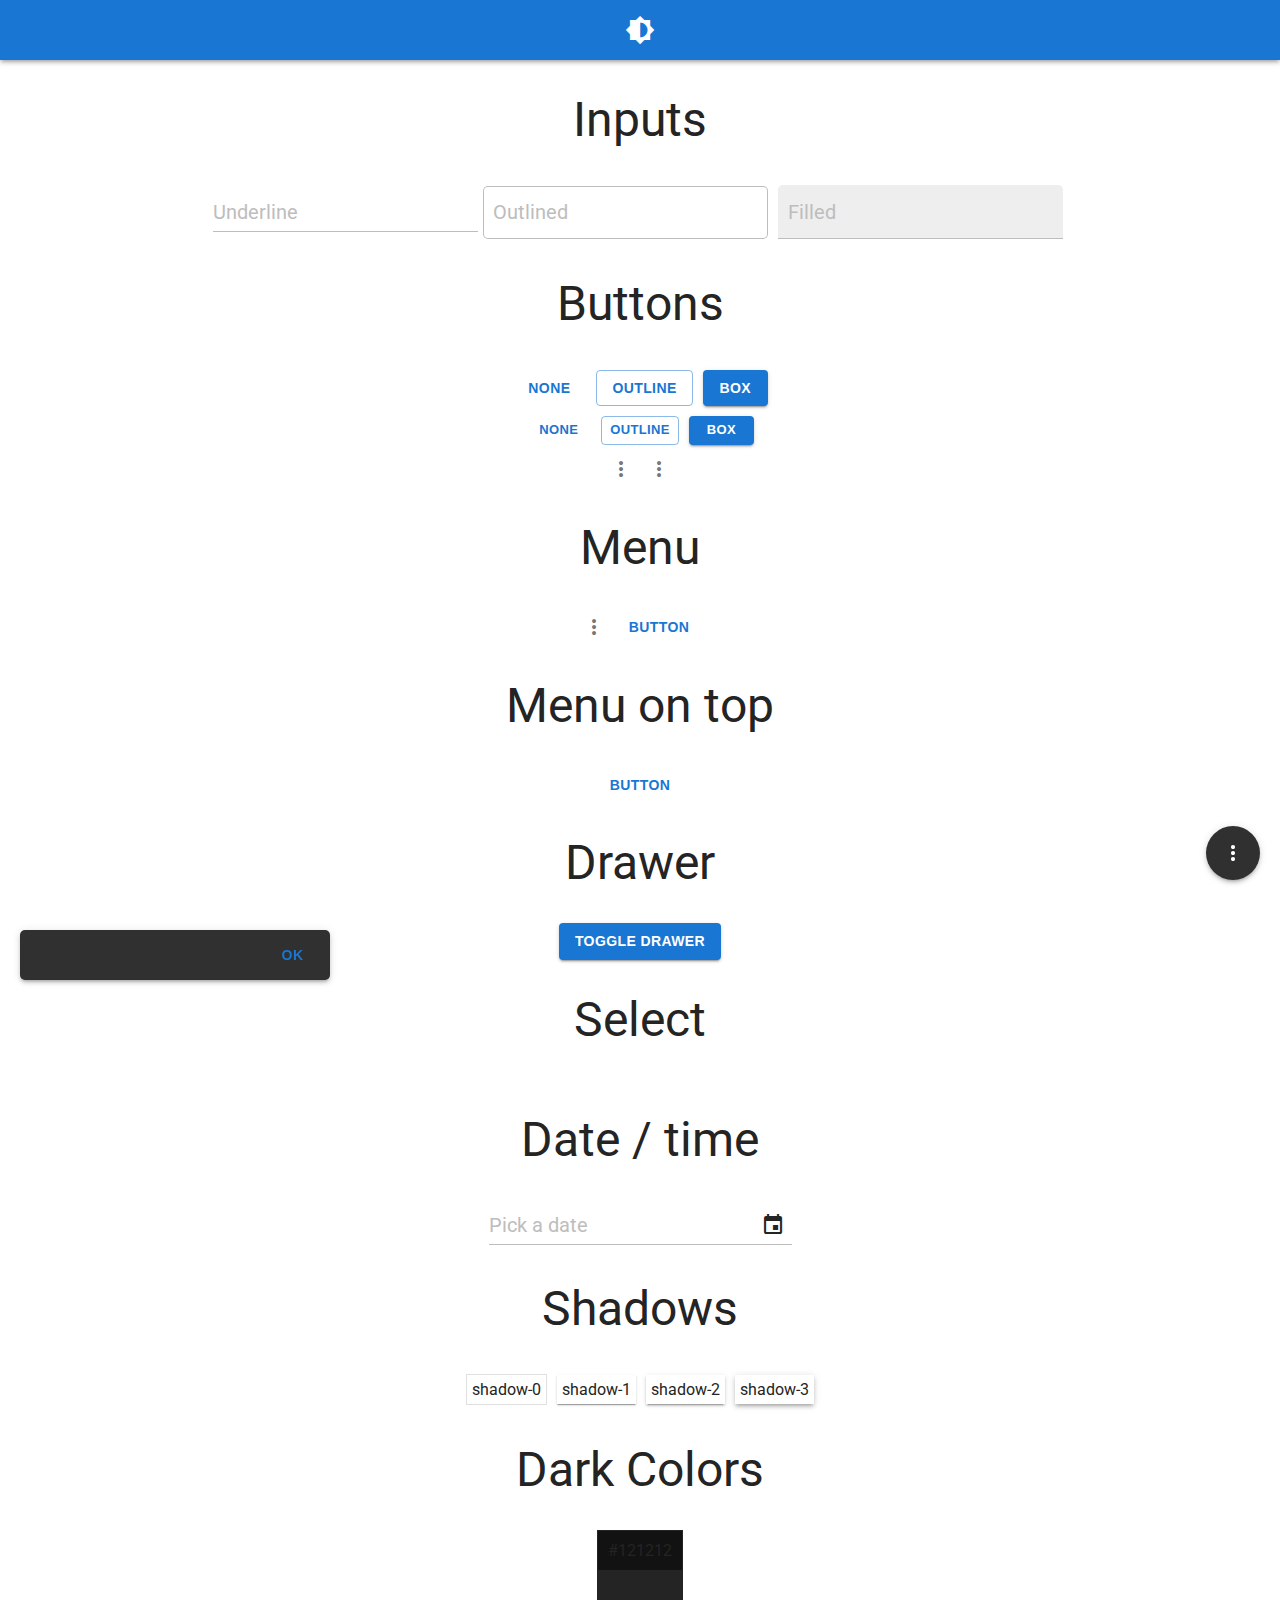
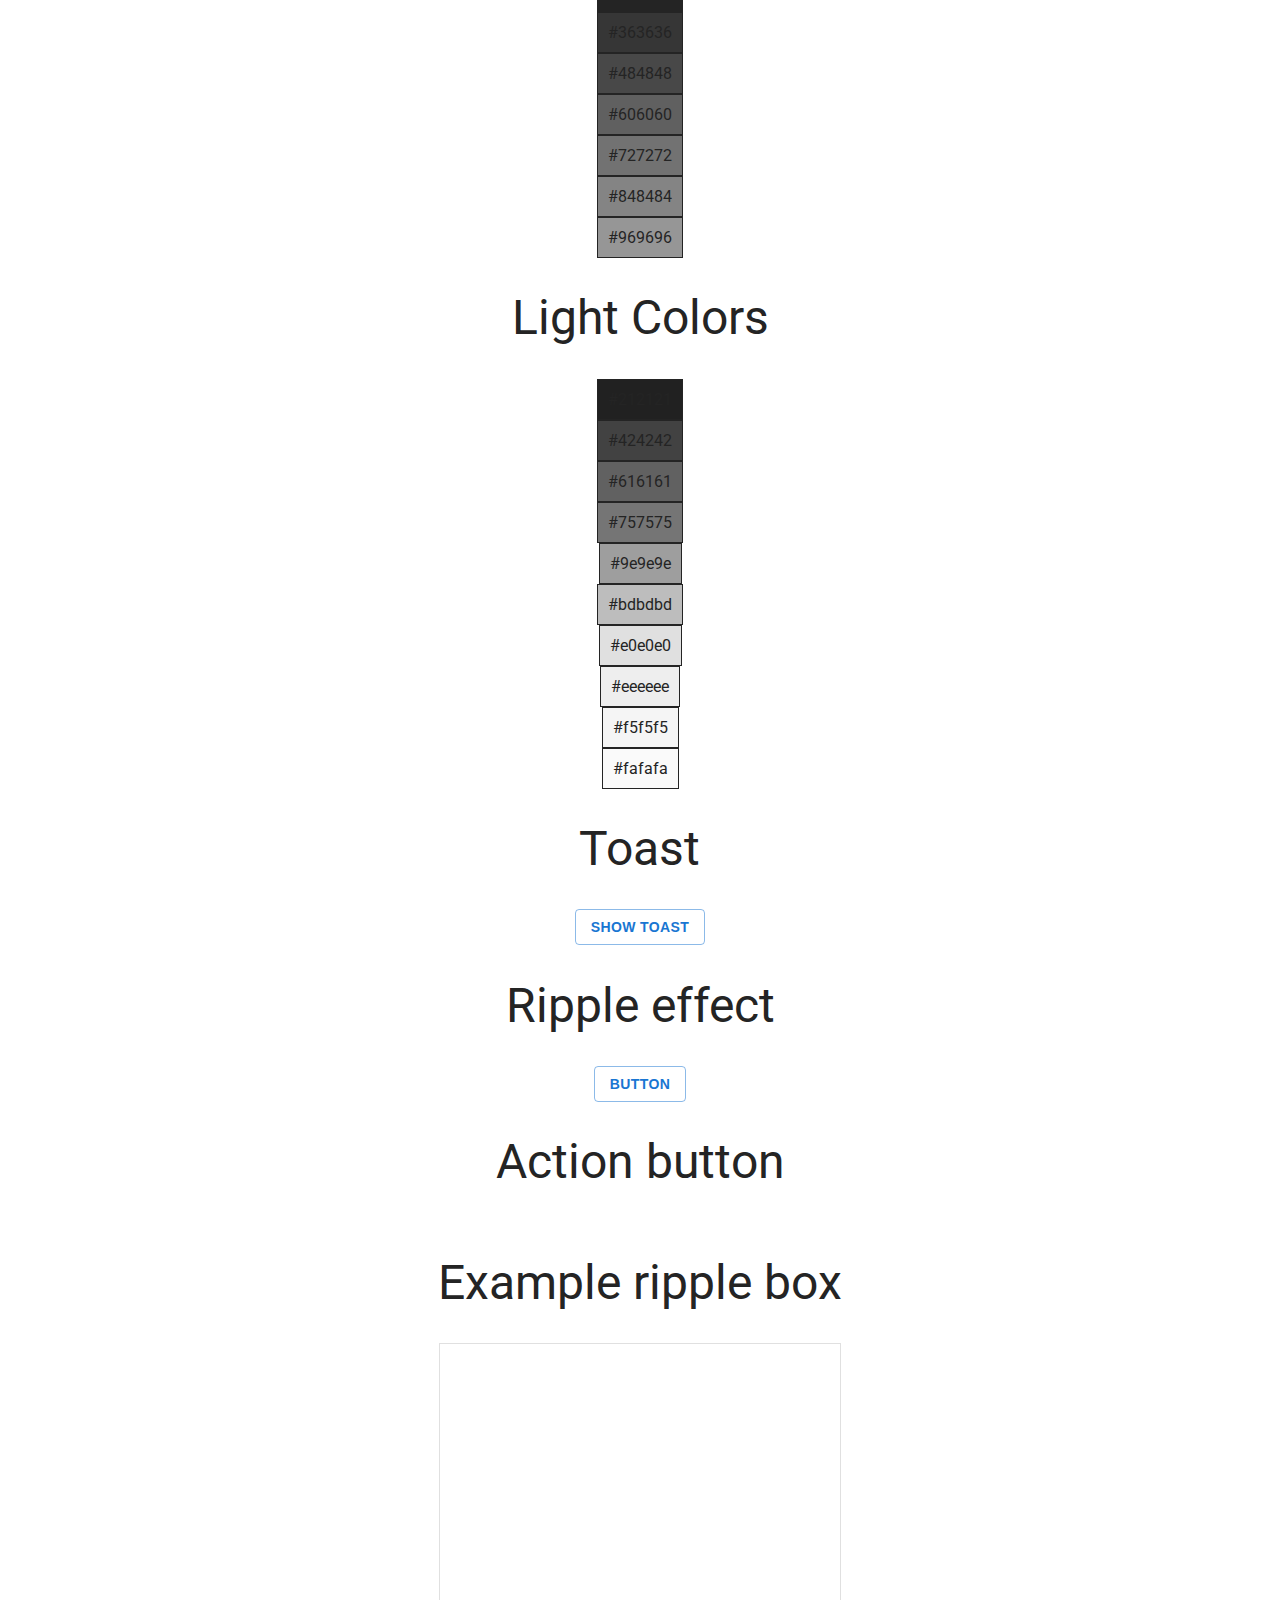
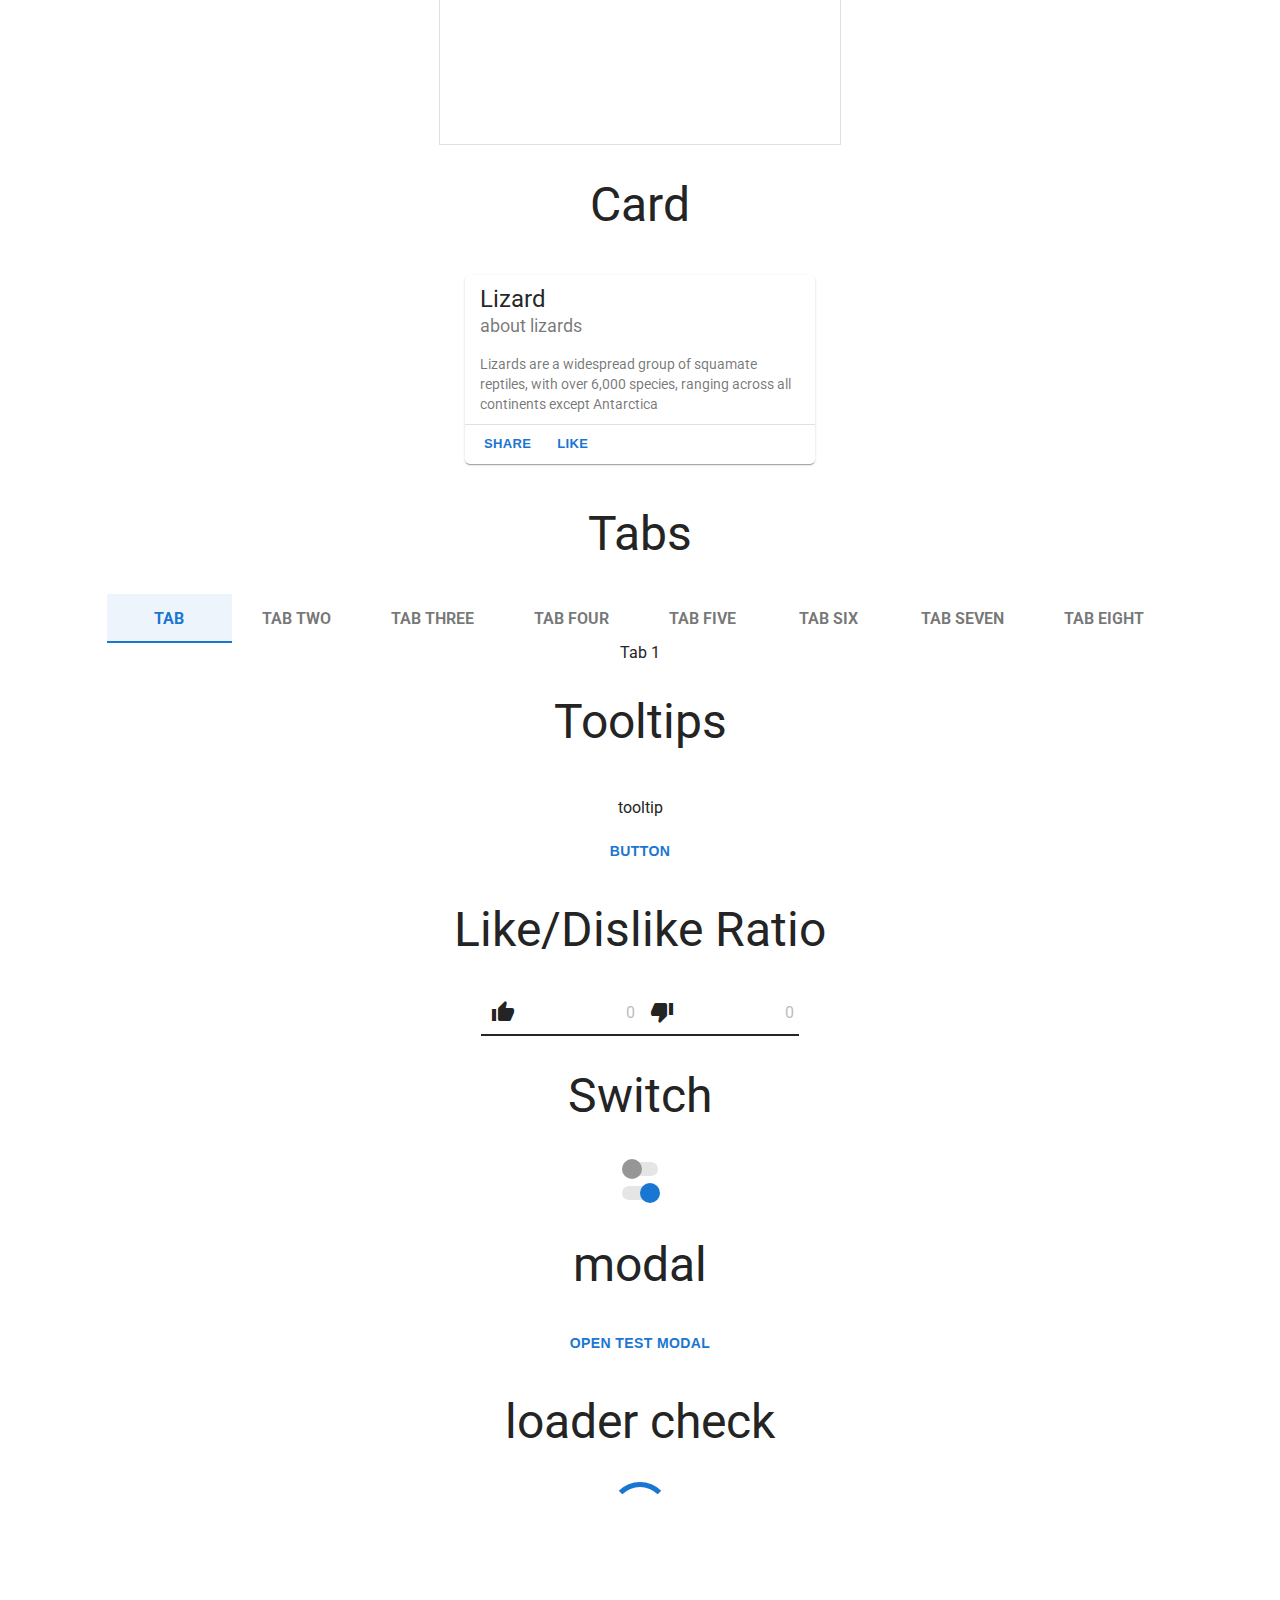
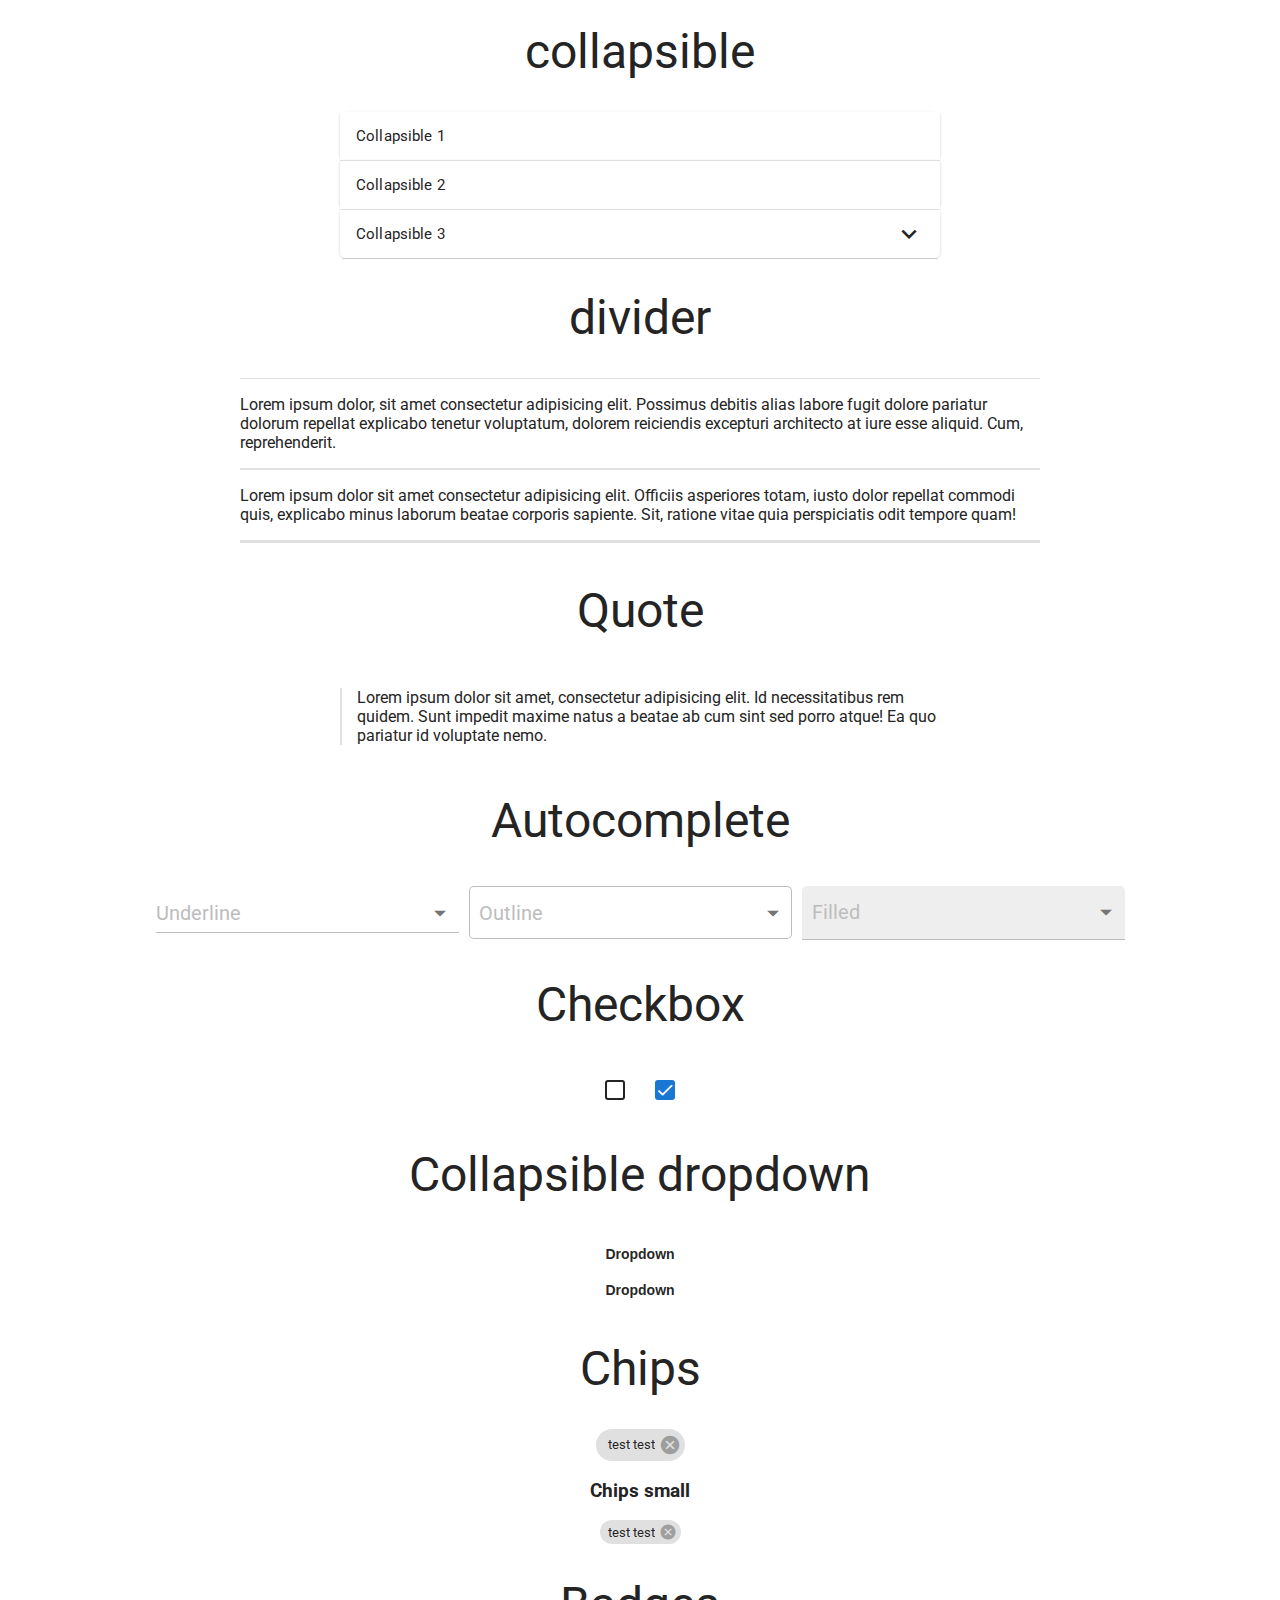
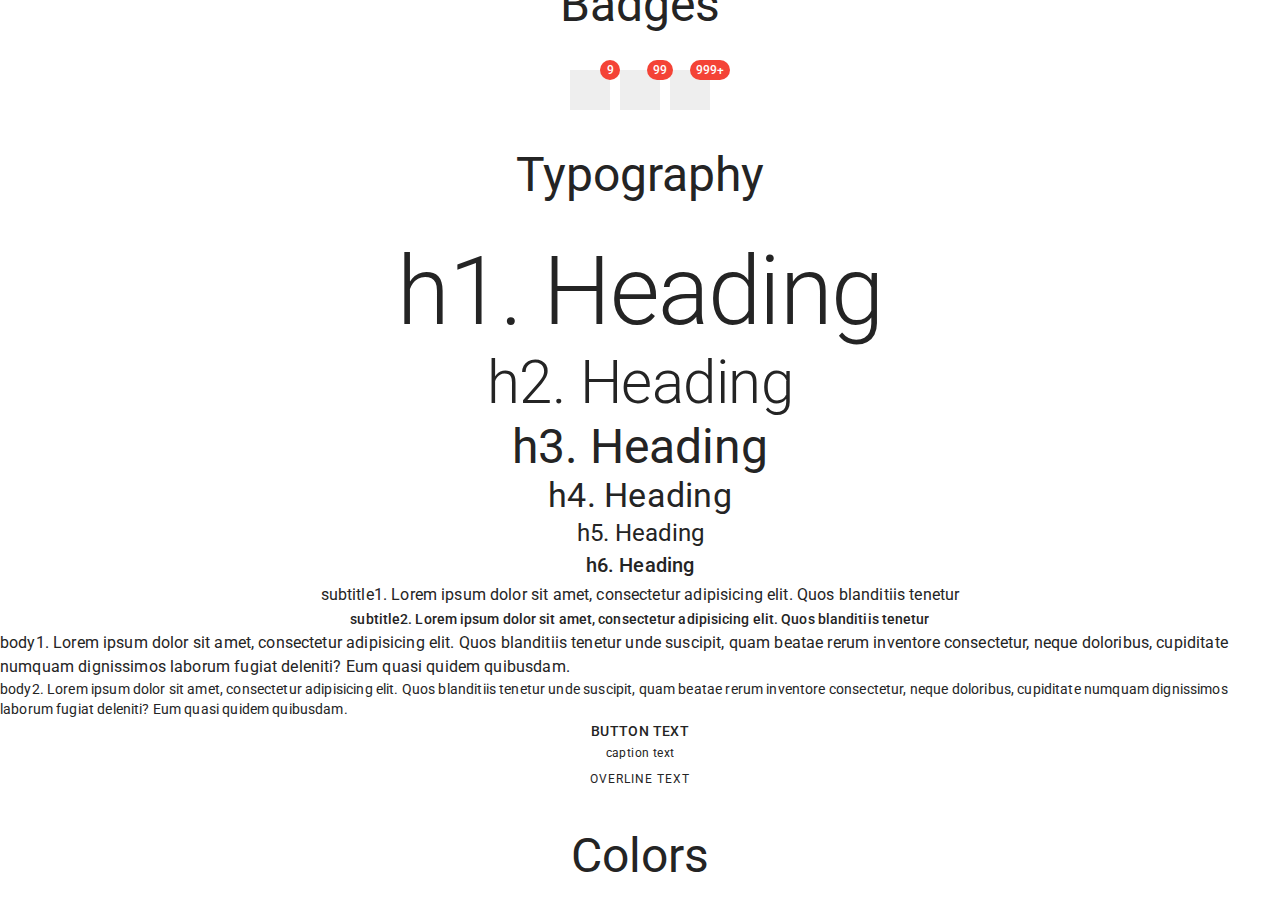
==== commit 1288d070: "darkmode fixes" ====
--- a/index.html
+++ b/index.html
@@ -13,9 +13,10 @@
 <body>
     <header>
         <nav class="shadow-3">
-            <button class="button-box ripple ripple-white" onclick="darkmode()">Darkmode
+            <button class="button-icon-filled ripple-center ripple-white" onclick="darkmode(), darkmodeBtn(this.firstElementChild)">
+                <span class="material-icons" style="font-size: 30px; padding: 5px; color: #ffffff;">brightness_medium</span>
                 <span class="ripple-box"></span>
-            </button>            
+            </button>          
         </nav>
     </header>
     <main>
@@ -61,11 +62,11 @@
                 </div>
             </div>
             <div class="flex-center">
-                <button class="button-icon ripple-center ripple-black">
+                <button class="button-icon ripple-center ripple-invert">
                     <span class="material-icons">more_vert</span>
                     <span class="ripple-box"></span>
                 </button>
-                <button class="button-icon-filled ripple-center ripple-black">
+                <button class="button-icon-filled ripple-center ripple-invert">
                     <span class="material-icons">more_vert</span>
                     <span class="ripple-box"></span>
                 </button>
@@ -75,7 +76,7 @@
             <h1 class="h3-txt">Menu</h1>
             <div class="flex-center">
                 <div class="menu">
-                    <button class="menu-btn button-icon ripple-center ripple-black">
+                    <button class="menu-btn button-icon ripple-center ripple-invert">
                         <span class="material-icons">more_vert</span>
                         <span class="ripple-box"></span>
                     </button>
@@ -89,10 +90,10 @@
                         <span class="ripple-box"></span>
                     </button>
                     <div class="menu-box shadow-3">
-                        <button onclick="closeMenu(this)" class="ripple ripple-black">test2
+                        <button onclick="closeMenu(this)" class="ripple ripple-invert">test2
                             <span class="ripple-box"></span>
                         </button>
-                        <button onclick="closeMenu(this)" class="ripple ripple-black">test2
+                        <button onclick="closeMenu(this)" class="ripple ripple-invert">test2
                             <span class="ripple-box"></span>
                         </button>
                     </div>
@@ -104,10 +105,10 @@
                     <span class="ripple-box"></span>
                 </button>
                 <div class="menu-box shadow-3">
-                    <button class="ripple ripple-black">menu on top
+                    <button class="ripple ripple-invert">menu on top
                         <span class="ripple-box"></span>
                     </button>
-                    <button onclick="closeMenu(this)" class="ripple ripple-black">close
+                    <button onclick="closeMenu(this)" class="ripple ripple-invert">close
                         <span class="ripple-box"></span>
                     </button>
                 </div>
@@ -115,7 +116,7 @@
         </div>
         <div class="flex-column">
             <h1 class="h3-txt">Drawer</h1>
-            <button class="button-box ripple ripple-white" onclick="drawerHandler('#drawer1')">Toggle drawer
+            <button class="button-box ripple ripple-invert" onclick="drawerHandler('#drawer1')">Toggle drawer
                 <span class="ripple-box"></span>
             </button>
             <div class="drawer" id="drawer1">
@@ -126,7 +127,7 @@
                                 <span class="ripple-box"></span>
                             </button>
                             <div class="menu-box shadow-3">
-                                <button onclick="closeMenu(this), drawerHandler('#drawer1')" class="ripple ripple-black">Close drawer
+                                <button onclick="closeMenu(this), drawerHandler('#drawer1')" class="ripple ripple-invert">Close drawer
                                     <span class="ripple-box"></span>
                                 </button>
                             </div>
@@ -150,34 +151,34 @@
                     <div class="input-underline-box margin-5">
                         <input class="input-underline" type="text" id="input10" placeholder="1 aug 2020" title="" required/>
                         <label for="input10">Pick a date</label>
-                        <div class="select-date-box ripple-center ripple-black">
+                        <div class="select-date-box ripple-center ripple-invert">
                             <span class="material-icons">insert_invitation</span>
                             <span class="ripple-box"></span>
                         </div>
                     </div>
                     <div class="calendar-box">
                         <div class="calendar-header">
-                            <button class="button-icon-filled ripple-center ripple-black calendar-previous">
+                            <button class="button-icon-filled ripple-center ripple-invert calendar-previous">
                                 <span class="material-icons">chevron_left</span>
                                 <span class="ripple-box"></span>
                             </button>
                             <div class="menu">
-                                <button id="calendar-header" class="ripple ripple-black calendar-year-button menu-btn">
+                                <button id="calendar-header" class="ripple ripple-invert calendar-year-button menu-btn">
                                     <span class="ripple-box"></span>
                                 </button>
                                 <div class="menu-box shadow-3 calendar-year-menu">
-                                    <button onclick="closeMenu(this)" class="ripple ripple-black calendar-previous-year">previous year
+                                    <button onclick="closeMenu(this)" class="ripple ripple-invert calendar-previous-year">previous year
                                         <span class="ripple-box"></span>
                                     </button>
-                                    <button onclick="closeMenu(this)" class="ripple ripple-black">this year
+                                    <button onclick="closeMenu(this)" class="ripple ripple-invert calendar-this-year">this year
                                         <span class="ripple-box"></span>
                                     </button>
-                                    <button onclick="closeMenu(this)" class="ripple ripple-black calendar-next-year">next year
+                                    <button onclick="closeMenu(this)" class="ripple ripple-invert calendar-next-year">next year
                                         <span class="ripple-box"></span>
                                     </button>
                                 </div>
                             </div>
-                            <button class="button-icon-filled ripple-center ripple-black calendar-next">
+                            <button class="button-icon-filled ripple-center ripple-invert calendar-next">
                                 <span class="material-icons">chevron_right</span>
                                 <span class="ripple-box"></span>
                             </button>
@@ -193,140 +194,140 @@
                         </div>
                         <div class="calendar-numbers">
                             <div class="numbers-row">
-                                <span class="numbers-row-item ripple-center ripple-black">
-                                    <span class="ripple-box"></span>
-                                </span>
-                                <span class="numbers-row-item ripple-center ripple-black">
-                                    <span class="ripple-box"></span>
-                                </span>
-                                <span class="numbers-row-item ripple-center ripple-black">
-                                    <span class="ripple-box"></span>
-                                </span>
-                                <span class="numbers-row-item ripple-center ripple-black">
-                                    <span class="ripple-box"></span>
-                                </span>
-                                <span class="numbers-row-item ripple-center ripple-black">
-                                    <span class="ripple-box"></span>
-                                </span>
-                                <span class="numbers-row-item ripple-center ripple-black">
-                                    <span class="ripple-box"></span>
-                                </span>
-                                <span class="numbers-row-item ripple-center ripple-black">
+                                <span class="numbers-row-item ripple-center ripple-invert">
+                                    <span class="ripple-box"></span>
+                                </span>
+                                <span class="numbers-row-item ripple-center ripple-invert">
+                                    <span class="ripple-box"></span>
+                                </span>
+                                <span class="numbers-row-item ripple-center ripple-invert">
+                                    <span class="ripple-box"></span>
+                                </span>
+                                <span class="numbers-row-item ripple-center ripple-invert">
+                                    <span class="ripple-box"></span>
+                                </span>
+                                <span class="numbers-row-item ripple-center ripple-invert">
+                                    <span class="ripple-box"></span>
+                                </span>
+                                <span class="numbers-row-item ripple-center ripple-invert">
+                                    <span class="ripple-box"></span>
+                                </span>
+                                <span class="numbers-row-item ripple-center ripple-invert">
                                     <span class="ripple-box"></span>
                                 </span>
                             </div>
                             <div class="numbers-row">
-                                <span class="numbers-row-item ripple-center ripple-black">
-                                    <span class="ripple-box"></span>
-                                </span>
-                                <span class="numbers-row-item ripple-center ripple-black">
-                                    <span class="ripple-box"></span>
-                                </span>
-                                <span class="numbers-row-item ripple-center ripple-black">
-                                    <span class="ripple-box"></span>
-                                </span>
-                                <span class="numbers-row-item ripple-center ripple-black">
-                                    <span class="ripple-box"></span>
-                                </span>
-                                <span class="numbers-row-item ripple-center ripple-black">
-                                    <span class="ripple-box"></span>
-                                </span>
-                                <span class="numbers-row-item ripple-center ripple-black">
-                                    <span class="ripple-box"></span>
-                                </span>
-                                <span class="numbers-row-item ripple-center ripple-black">
+                                <span class="numbers-row-item ripple-center ripple-invert">
+                                    <span class="ripple-box"></span>
+                                </span>
+                                <span class="numbers-row-item ripple-center ripple-invert">
+                                    <span class="ripple-box"></span>
+                                </span>
+                                <span class="numbers-row-item ripple-center ripple-invert">
+                                    <span class="ripple-box"></span>
+                                </span>
+                                <span class="numbers-row-item ripple-center ripple-invert">
+                                    <span class="ripple-box"></span>
+                                </span>
+                                <span class="numbers-row-item ripple-center ripple-invert">
+                                    <span class="ripple-box"></span>
+                                </span>
+                                <span class="numbers-row-item ripple-center ripple-invert">
+                                    <span class="ripple-box"></span>
+                                </span>
+                                <span class="numbers-row-item ripple-center ripple-invert">
                                     <span class="ripple-box"></span>
                                 </span>
                             </div>
                             <div class="numbers-row">
-                                <span class="numbers-row-item ripple-center ripple-black">
-                                    <span class="ripple-box"></span>
-                                </span>
-                                <span class="numbers-row-item ripple-center ripple-black">
-                                    <span class="ripple-box"></span>
-                                </span>
-                                <span class="numbers-row-item ripple-center ripple-black">
-                                    <span class="ripple-box"></span>
-                                </span>
-                                <span class="numbers-row-item ripple-center ripple-black">
-                                    <span class="ripple-box"></span>
-                                </span>
-                                <span class="numbers-row-item ripple-center ripple-black">
-                                    <span class="ripple-box"></span>
-                                </span>
-                                <span class="numbers-row-item ripple-center ripple-black">
-                                    <span class="ripple-box"></span>
-                                </span>
-                                <span class="numbers-row-item ripple-center ripple-black">
+                                <span class="numbers-row-item ripple-center ripple-invert">
+                                    <span class="ripple-box"></span>
+                                </span>
+                                <span class="numbers-row-item ripple-center ripple-invert">
+                                    <span class="ripple-box"></span>
+                                </span>
+                                <span class="numbers-row-item ripple-center ripple-invert">
+                                    <span class="ripple-box"></span>
+                                </span>
+                                <span class="numbers-row-item ripple-center ripple-invert">
+                                    <span class="ripple-box"></span>
+                                </span>
+                                <span class="numbers-row-item ripple-center ripple-invert">
+                                    <span class="ripple-box"></span>
+                                </span>
+                                <span class="numbers-row-item ripple-center ripple-invert">
+                                    <span class="ripple-box"></span>
+                                </span>
+                                <span class="numbers-row-item ripple-center ripple-invert">
                                     <span class="ripple-box"></span>
                                 </span>
                             </div>
                             <div class="numbers-row">
-                                <span class="numbers-row-item ripple-center ripple-black">
-                                    <span class="ripple-box"></span>
-                                </span>
-                                <span class="numbers-row-item ripple-center ripple-black">
-                                    <span class="ripple-box"></span>
-                                </span>
-                                <span class="numbers-row-item ripple-center ripple-black">
-                                    <span class="ripple-box"></span>
-                                </span>
-                                <span class="numbers-row-item ripple-center ripple-black">
-                                    <span class="ripple-box"></span>
-                                </span>
-                                <span class="numbers-row-item ripple-center ripple-black">
-                                    <span class="ripple-box"></span>
-                                </span>
-                                <span class="numbers-row-item ripple-center ripple-black">
-                                    <span class="ripple-box"></span>
-                                </span>
-                                <span class="numbers-row-item ripple-center ripple-black">
+                                <span class="numbers-row-item ripple-center ripple-invert">
+                                    <span class="ripple-box"></span>
+                                </span>
+                                <span class="numbers-row-item ripple-center ripple-invert">
+                                    <span class="ripple-box"></span>
+                                </span>
+                                <span class="numbers-row-item ripple-center ripple-invert">
+                                    <span class="ripple-box"></span>
+                                </span>
+                                <span class="numbers-row-item ripple-center ripple-invert">
+                                    <span class="ripple-box"></span>
+                                </span>
+                                <span class="numbers-row-item ripple-center ripple-invert">
+                                    <span class="ripple-box"></span>
+                                </span>
+                                <span class="numbers-row-item ripple-center ripple-invert">
+                                    <span class="ripple-box"></span>
+                                </span>
+                                <span class="numbers-row-item ripple-center ripple-invert">
                                     <span class="ripple-box"></span>
                                 </span>
                             </div>
                             <div class="numbers-row">
-                                <span class="numbers-row-item ripple-center ripple-black">
-                                    <span class="ripple-box"></span>
-                                </span>
-                                <span class="numbers-row-item ripple-center ripple-black">
-                                    <span class="ripple-box"></span>
-                                </span>
-                                <span class="numbers-row-item ripple-center ripple-black">
-                                    <span class="ripple-box"></span>
-                                </span>
-                                <span class="numbers-row-item ripple-center ripple-black">
-                                    <span class="ripple-box"></span>
-                                </span>
-                                <span class="numbers-row-item ripple-center ripple-black">
-                                    <span class="ripple-box"></span>
-                                </span>
-                                <span class="numbers-row-item ripple-center ripple-black">
-                                    <span class="ripple-box"></span>
-                                </span>
-                                <span class="numbers-row-item ripple-center ripple-black">
+                                <span class="numbers-row-item ripple-center ripple-invert">
+                                    <span class="ripple-box"></span>
+                                </span>
+                                <span class="numbers-row-item ripple-center ripple-invert">
+                                    <span class="ripple-box"></span>
+                                </span>
+                                <span class="numbers-row-item ripple-center ripple-invert">
+                                    <span class="ripple-box"></span>
+                                </span>
+                                <span class="numbers-row-item ripple-center ripple-invert">
+                                    <span class="ripple-box"></span>
+                                </span>
+                                <span class="numbers-row-item ripple-center ripple-invert">
+                                    <span class="ripple-box"></span>
+                                </span>
+                                <span class="numbers-row-item ripple-center ripple-invert">
+                                    <span class="ripple-box"></span>
+                                </span>
+                                <span class="numbers-row-item ripple-center ripple-invert">
                                     <span class="ripple-box"></span>
                                 </span>
                             </div>
                             <div class="numbers-row">
-                                <span class="numbers-row-item ripple-center ripple-black">
-                                    <span class="ripple-box"></span>
-                                </span>
-                                <span class="numbers-row-item ripple-center ripple-black">
-                                    <span class="ripple-box"></span>
-                                </span>
-                                <span class="numbers-row-item ripple-center ripple-black">
-                                    <span class="ripple-box"></span>
-                                </span>
-                                <span class="numbers-row-item ripple-center ripple-black">
-                                    <span class="ripple-box"></span>
-                                </span>
-                                <span class="numbers-row-item ripple-center ripple-black">
-                                    <span class="ripple-box"></span>
-                                </span>
-                                <span class="numbers-row-item ripple-center ripple-black">
-                                    <span class="ripple-box"></span>
-                                </span>
-                                <span class="numbers-row-item ripple-center ripple-black">
+                                <span class="numbers-row-item ripple-center ripple-invert">
+                                    <span class="ripple-box"></span>
+                                </span>
+                                <span class="numbers-row-item ripple-center ripple-invert">
+                                    <span class="ripple-box"></span>
+                                </span>
+                                <span class="numbers-row-item ripple-center ripple-invert">
+                                    <span class="ripple-box"></span>
+                                </span>
+                                <span class="numbers-row-item ripple-center ripple-invert">
+                                    <span class="ripple-box"></span>
+                                </span>
+                                <span class="numbers-row-item ripple-center ripple-invert">
+                                    <span class="ripple-box"></span>
+                                </span>
+                                <span class="numbers-row-item ripple-center ripple-invert">
+                                    <span class="ripple-box"></span>
+                                </span>
+                                <span class="numbers-row-item ripple-center ripple-invert">
                                     <span class="ripple-box"></span>
                                 </span>
                             </div>
@@ -434,7 +435,7 @@
         </div>
         <div class="flex-column">
             <h1 class="h3-txt">Example ripple box</h1>
-            <div class="ripple ripple-black shadow-0" style="width: 400px; height: 400px;">
+            <div class="ripple ripple-invert shadow-0" style="width: 400px; height: 400px;">
                 <span class="ripple-box"></span>
             </div>
         </div>
@@ -524,11 +525,11 @@
             <h1 class="h3-txt">Like/Dislike Ratio</h1>
             <div class="ratio-box">
                 <div class="ratio-buttons">
-                    <span class="material-icons icon-btn ratio-first-button ripple-center ripple-black ">thumb_up_alt
+                    <span class="material-icons icon-btn ratio-first-button ripple-center ripple-invert ">thumb_up_alt
                         <span class="ripple-box"></span>
                     </span>
                     <span class="ratio-first-number">0</span>
-                    <span class="material-icons icon-btn ratio-second-button ripple-center ripple-black">thumb_down_alt
+                    <span class="material-icons icon-btn ratio-second-button ripple-center ripple-invert">thumb_down_alt
                         <span class="ripple-box"></span>
                     </span>
                     <span class="ratio-second-number">0</span>
@@ -609,7 +610,7 @@
                     <div class="collapsible">
                         <div class="collapsible-header">
                             <h1 class="collapsible-title">Collapsible 3</h1>
-                            <span class="material-icons collapsible-icon ripple-center ripple-black">expand_more
+                            <span class="material-icons collapsible-icon ripple-center ripple-invert">expand_more
                                 <span class="ripple-box"></span>
                             </span>
                         </div>
@@ -648,7 +649,7 @@
                         <input class="input-underline" type="text" id="input7" placeholder="placeholder" spellcheck="false" title="" required/>
                         <label for="input7">Underline</label>
                         <div class="input-buttons">
-                            <span class="input-arrow ripple-center ripple-black">
+                            <span class="input-arrow ripple-center ripple-invert">
                                 <span class="material-icons">arrow_drop_down</span>
                                 <span class="ripple-box"></span>
                             </span>
@@ -677,7 +678,7 @@
                         <input class="input-outline" type="text" id="input8" placeholder="placeholder" spellcheck="false" title="" required/>
                         <label for="input8">outline</label>
                         <div class="input-buttons">
-                            <span class="input-arrow ripple-center ripple-black">
+                            <span class="input-arrow ripple-center ripple-invert">
                                 <span class="material-icons">arrow_drop_down</span>
                                 <span class="ripple-box"></span>
                             </span>
@@ -693,7 +694,7 @@
                         <input class="input-filled" type="text" id="input9" placeholder="placeholder" spellcheck="false" title="" required/>
                         <label for="input9">filled</label>
                         <div class="input-buttons">
-                            <span class="input-arrow ripple-center ripple-black">
+                            <span class="input-arrow ripple-center ripple-invert">
                                 <span class="material-icons">arrow_drop_down</span>
                                 <span class="ripple-box"></span>
                             </span>
@@ -709,13 +710,13 @@
         <div class="flex-column">
             <h1 class="h3-txt">Checkbox</h1>
             <div class="flex-center">
-                <div class="checkbox-container ripple-center ripple-black">
+                <div class="checkbox-container ripple-center ripple-invert">
                     <span class="ripple-box"></span>
                     <div class="checkbox">
                         <span class="material-icons checkbox-icon">check</span>
                     </div>
                 </div>
-                <div class="checkbox-container ripple-center ripple-black">
+                <div class="checkbox-container ripple-center ripple-invert">
                     <span class="ripple-box"></span>
                     <div class="checkbox checkbox-active">
                         <span class="material-icons checkbox-icon">check</span>
@@ -727,19 +728,19 @@
             <h1 class="h3-txt">Collapsible dropdown</h1>
             <div style="width: 200px;">
                 <div class="collapsible-dropdown-container">
-                    <button class="ripple ripple-black">dropdown
+                    <button class="ripple ripple-invert">dropdown
                         <span class="ripple-box"></span>
                     </button>
                     <div class="collapsible-dropdown">
                         <div class="collapsible-dropdown-container">
-                            <button class="ripple ripple-black">dropdown
+                            <button class="ripple ripple-invert">dropdown
                                 <span class="ripple-box"></span>
                             </button>
                             <div class="collapsible-dropdown">
                                 <button>link 1</button>
                                 <button>link 1</button>
                                 <div class="collapsible-dropdown-container">
-                                    <button class="ripple ripple-black">dropdown
+                                    <button class="ripple ripple-invert">dropdown
                                         <span class="ripple-box"></span>
                                     </button>
                                     <div class="collapsible-dropdown">
@@ -755,7 +756,7 @@
                     </div>
                 </div>
                 <div class="collapsible-dropdown-container">
-                    <button class="ripple ripple-black">dropdown
+                    <button class="ripple ripple-invert">dropdown
                         <span class="ripple-box"></span>
                     </button>
                     <div class="collapsible-dropdown">
--- a/css/material.css
+++ b/css/material.css
@@ -17,6 +17,7 @@
     --darkText: rgba(0, 0, 0, 0.87);
     --semiDarkBackground: #ffffff;
     --darkBackground: #ffffff;
+    --tooltipBG: rgba(155, 155, 155, 0.95);
 }
 .darkmode{
     --background: #242424;
@@ -37,6 +38,7 @@
     --darkText: rgba(255, 255, 255, 0.87);
     --semiDarkBackground: #424242;
     --darkBackground: #363636;
+    --tooltipBG: rgba(100, 100, 100, 0.95);
 }
 body{
     background-color: var(--background);
@@ -1296,7 +1298,7 @@
     top: -50px;
     left: 50%;
     transform: translateX(-50%) scale(0.75);
-    background-color: rgba(155, 155, 155, 0.95);
+    background-color: var(--tooltipBG);
     color: #ffffff;
     padding: 7px 10px;
     border-radius: 3px;
@@ -1328,7 +1330,7 @@
     height: 0; 
     border-left: 7px solid transparent;
     border-right: 7px solid transparent;
-    border-top: 7px solid rgba(155, 155, 155, 0.95);
+    border-top: 7px solid var(--tooltipBG);
 }
 
 .ratio-box{
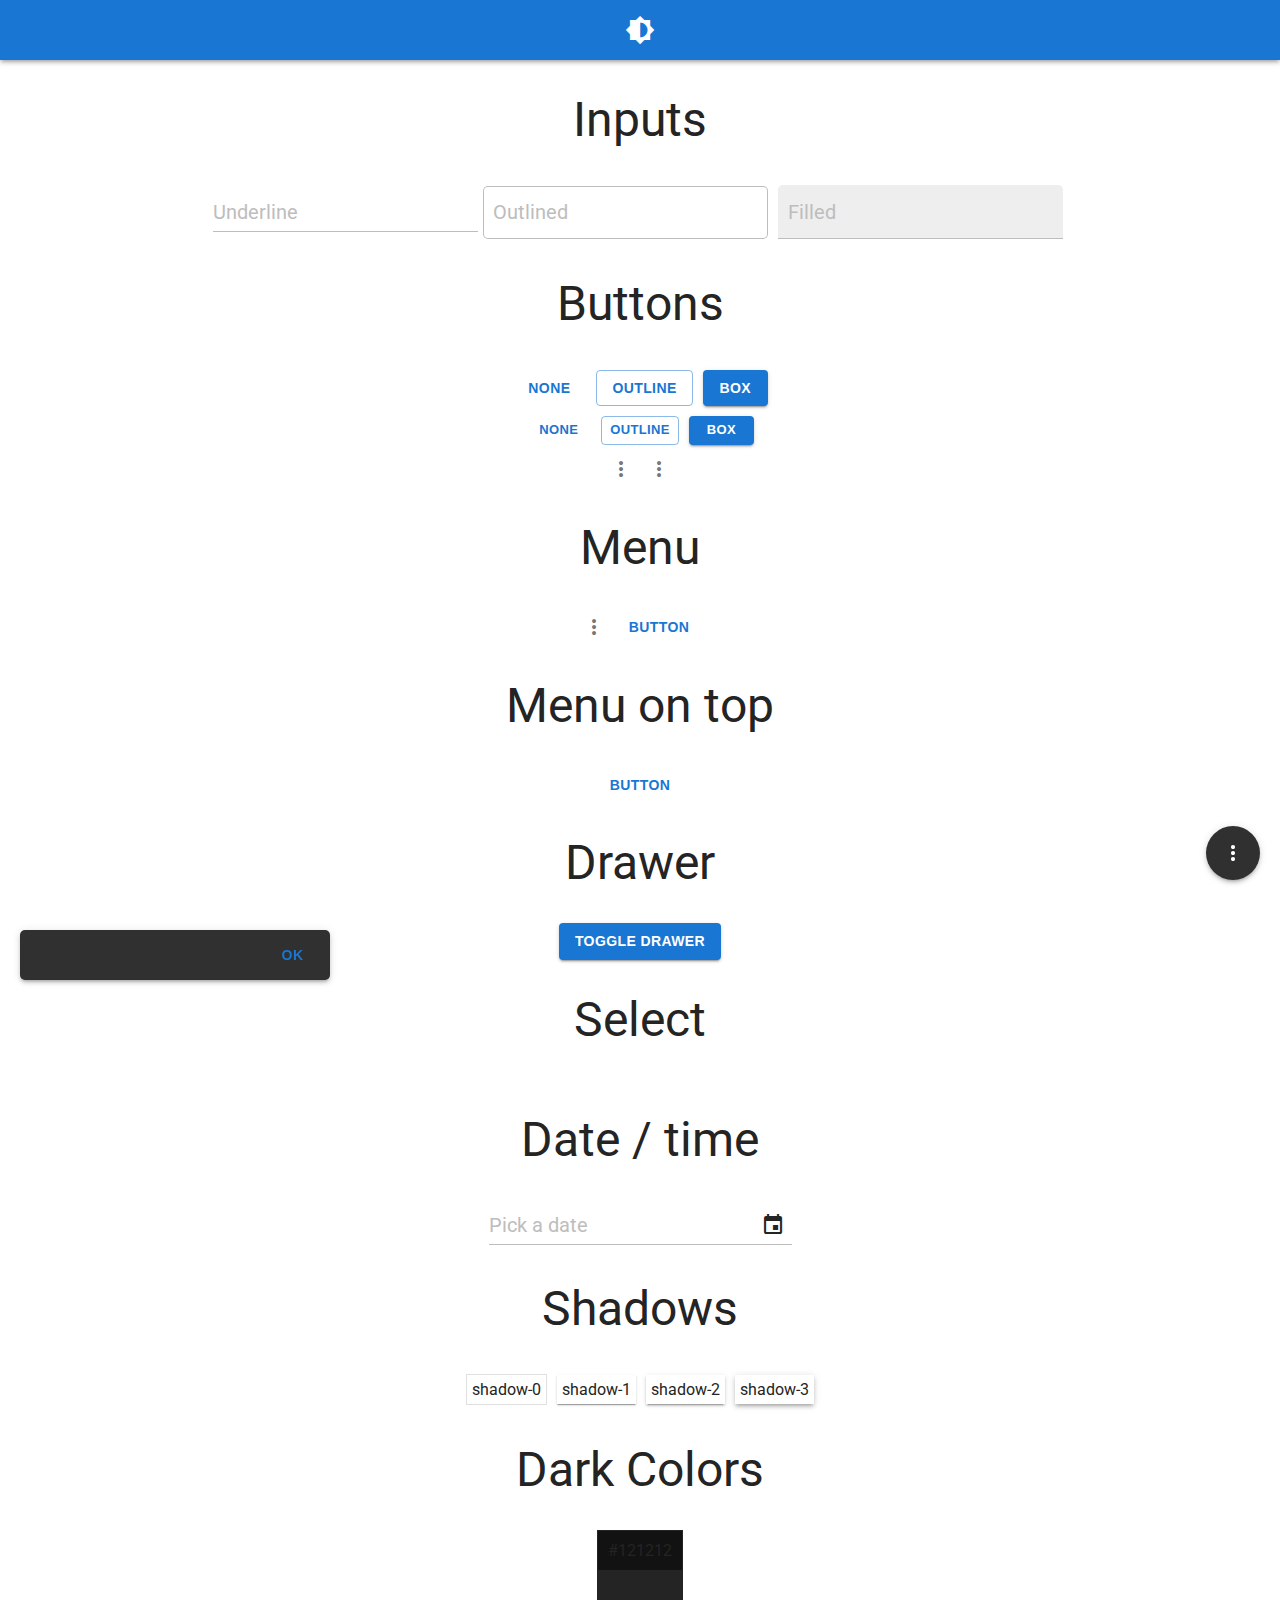
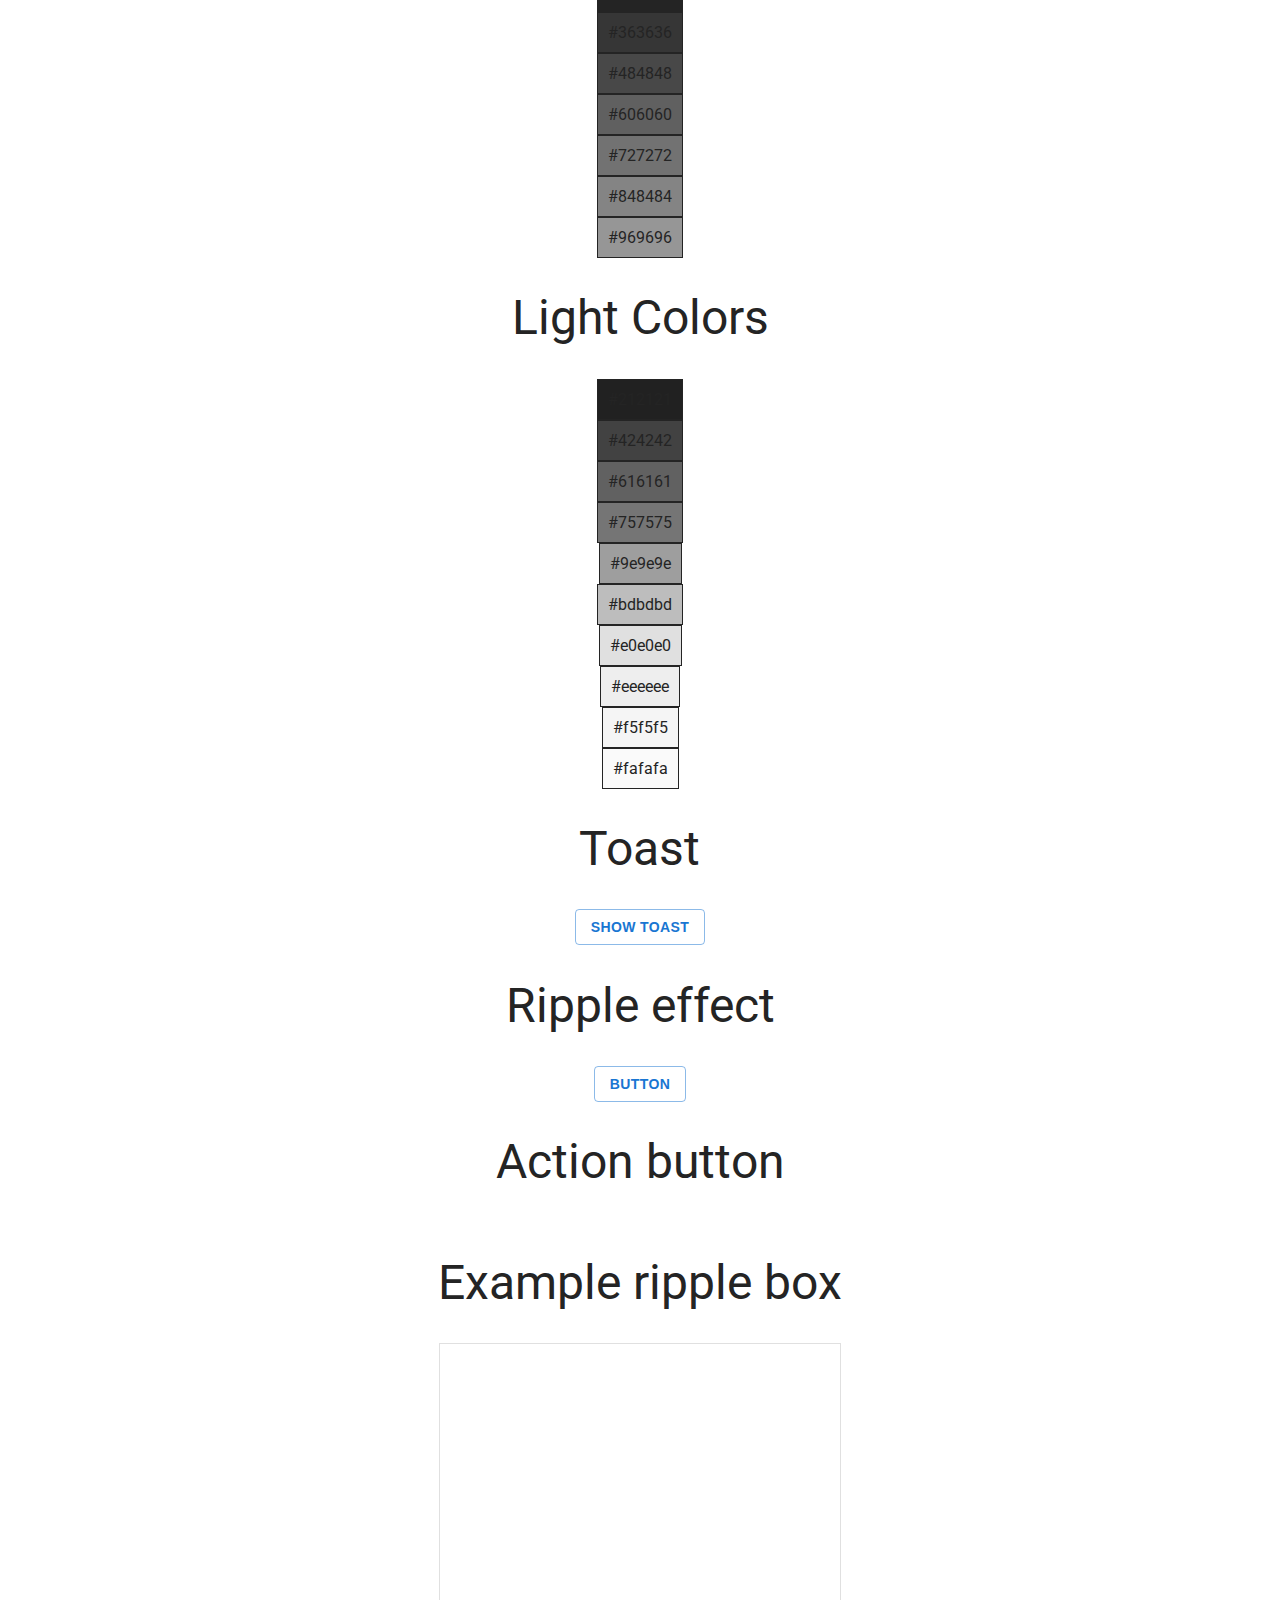
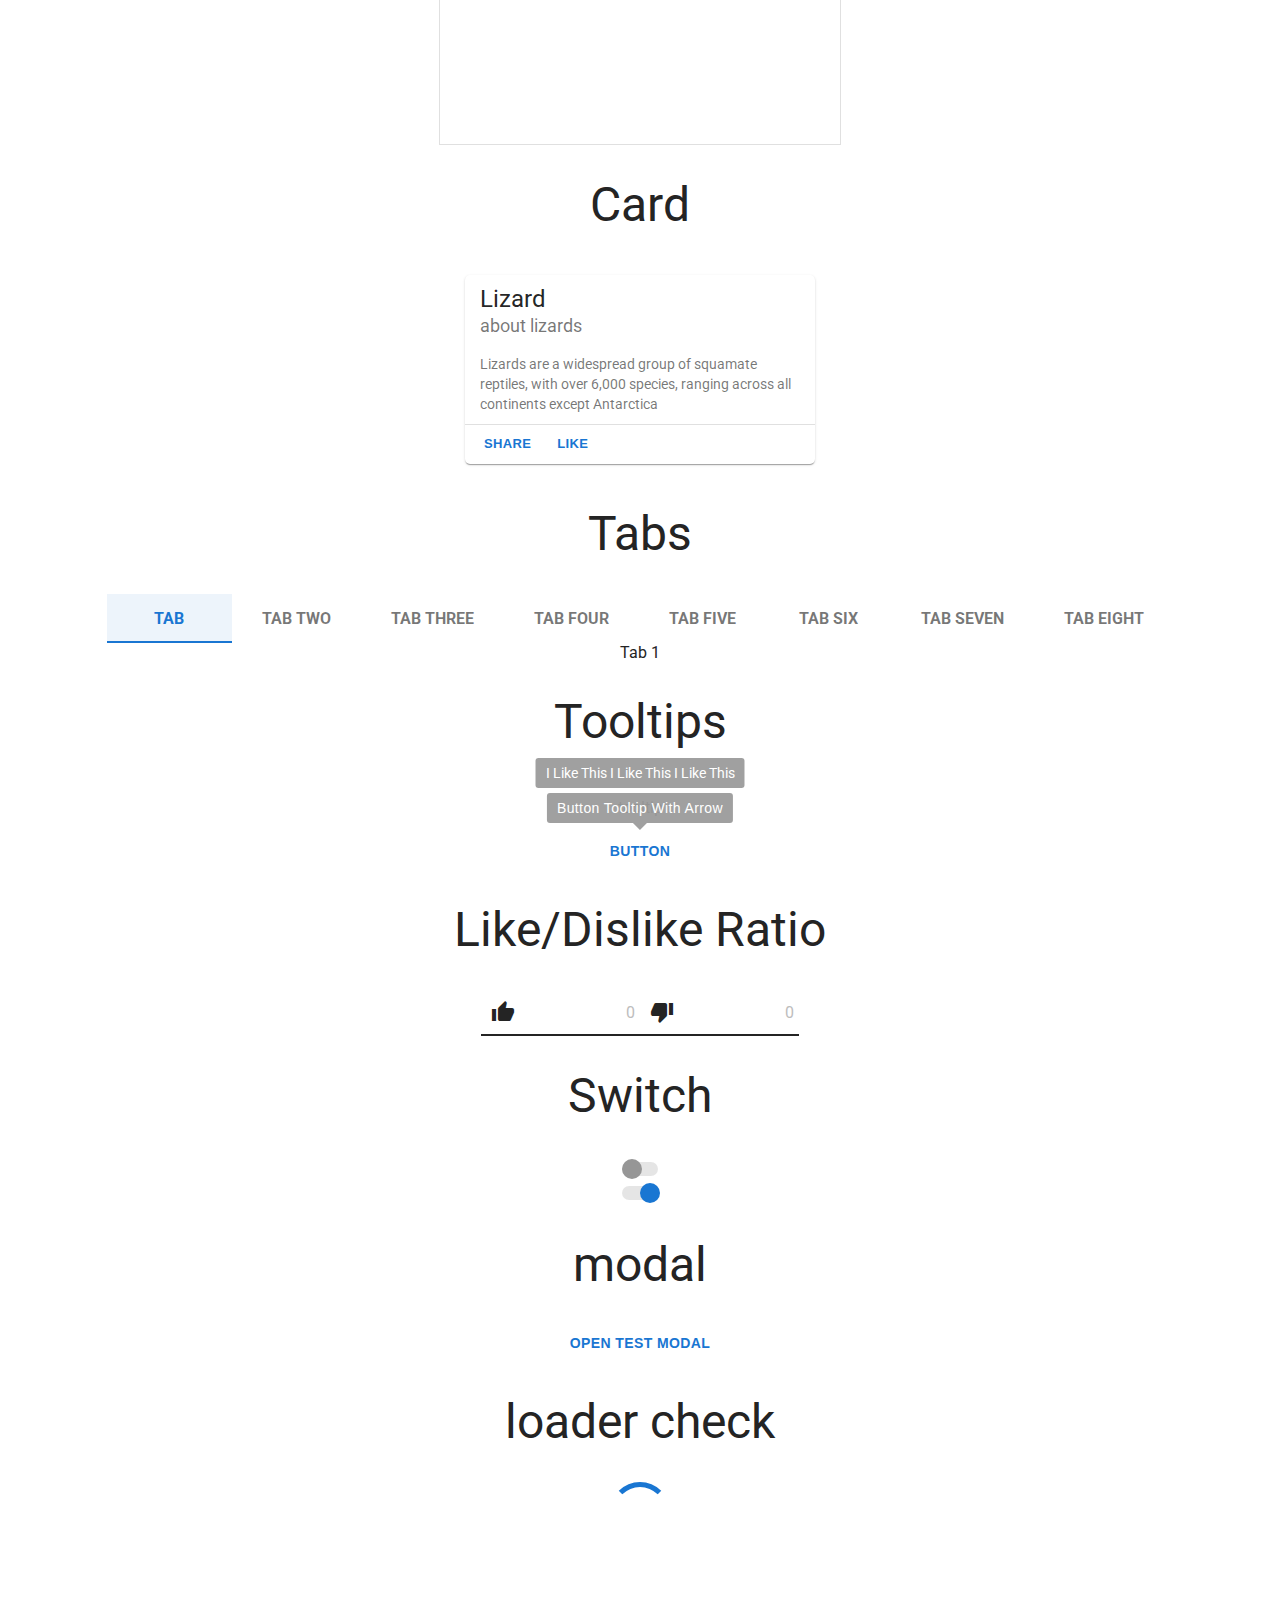
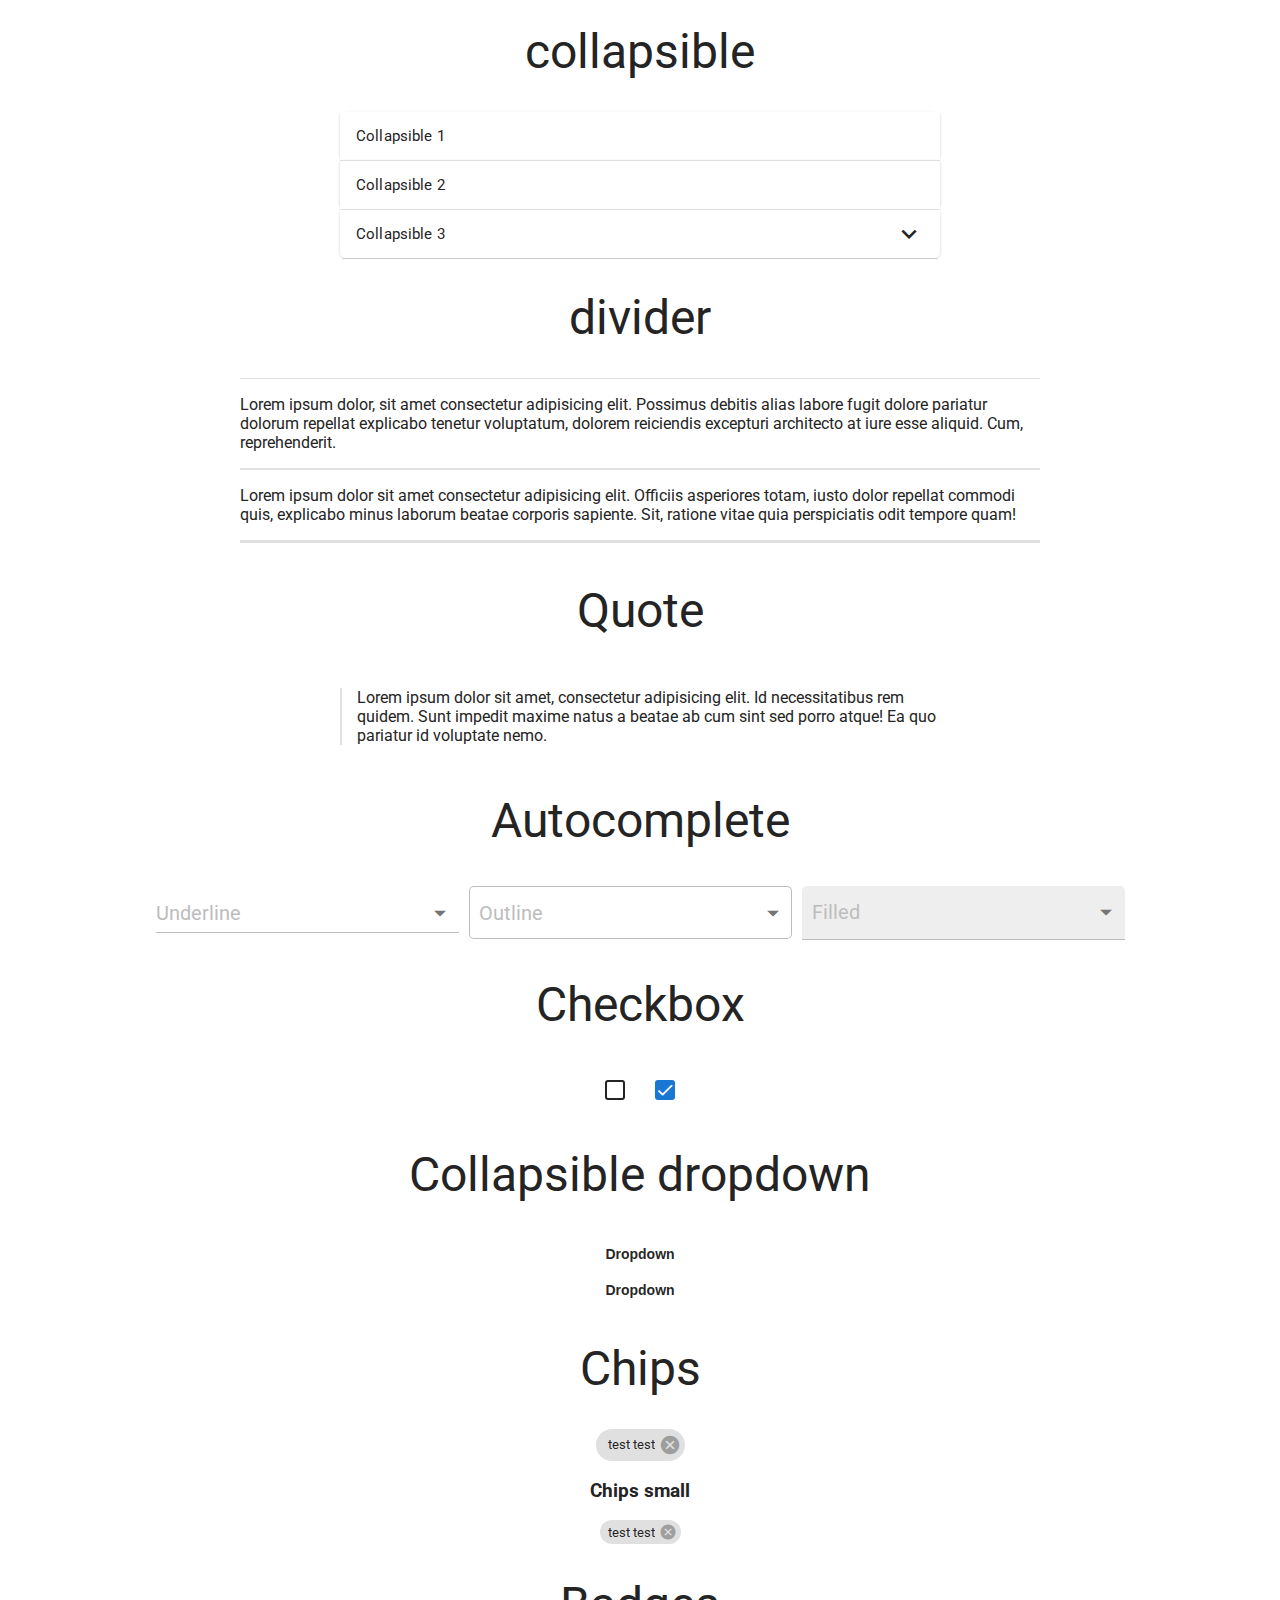
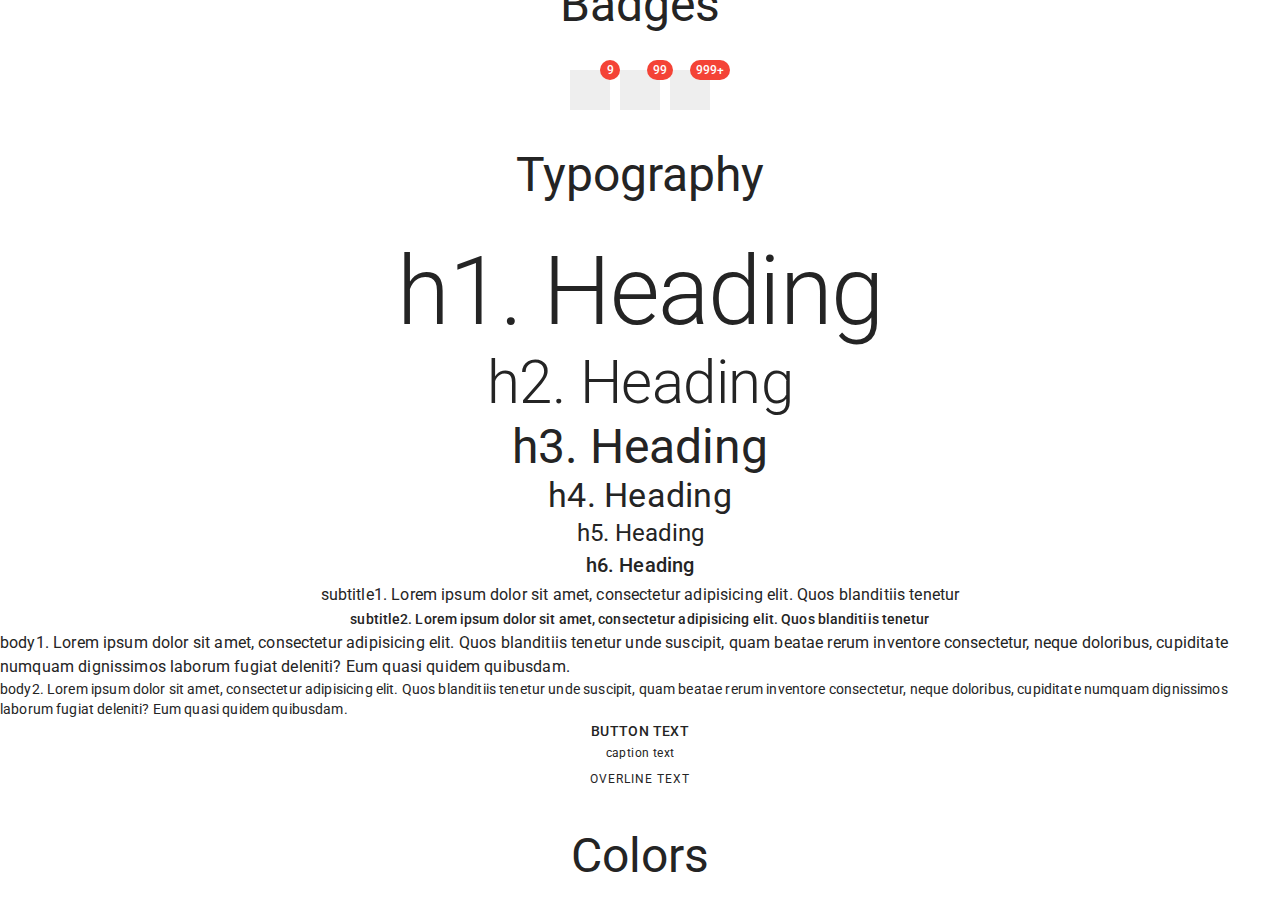
==== commit 91219ad3: "mer småting" ====
--- a/index.html
+++ b/index.html
@@ -13,9 +13,10 @@
 <body>
     <header>
         <nav class="shadow-3">
-            <button class="button-icon-filled ripple-center ripple-white" onclick="darkmode(), darkmodeBtn(this.firstElementChild)">
+            <button class="button-icon-filled ripple-center ripple-white tooltip" onclick="darkmode(), darkmodeBtn(this.firstElementChild)">
                 <span class="material-icons" style="font-size: 30px; padding: 5px; color: #ffffff;">brightness_medium</span>
                 <span class="ripple-box"></span>
+                <span class="tooltip-txt tooltip-bottom">Change color theme</span>
             </button>          
         </nav>
     </header>
@@ -514,11 +515,11 @@
         <div class="flex-column">
             <h1 class="h3-txt">Tooltips</h1>
             <p class="tooltip">tooltip
-                <span class="tooltip-txt">I like this I like this I like this</span>
+                <span class="tooltip-txt tooltip-top">I like this I like this I like this</span>
             </p>
             <button class="button-none ripple ripple-blue tooltip">Button
                 <span class="ripple-box"></span>
-                <span class="tooltip-txt tooltip-arrow">Button tooltip with arrow</span>
+                <span class="tooltip-txt tooltip-top tooltip-arrow">Button tooltip with arrow</span>
             </button>
         </div>
         <div class="flex-column">
--- a/css/material.css
+++ b/css/material.css
@@ -45,7 +45,7 @@
     font-family: 'Roboto', sans-serif;
     color: var(--color);
     margin: 0;
-    transition: 150ms;
+    transition: background-color 150ms, color 150ms;
 }
 nav{
     display: flex;
@@ -1295,9 +1295,6 @@
 .tooltip-txt{
     position: absolute;
     z-index: 1000;
-    top: -50px;
-    left: 50%;
-    transform: translateX(-50%) scale(0.75);
     background-color: var(--tooltipBG);
     color: #ffffff;
     padding: 7px 10px;
@@ -1315,9 +1312,39 @@
     opacity: 0;
     transition: 150ms ease-in-out;
 }
-.tooltip:hover > .tooltip-txt{
+.tooltip-top{
+    top: -40px;
+    left: 50%;
+    transform: translateX(-50%) scale(0.75);
+}
+.tooltip-bottom{
+    bottom: -40px;
+    left: 50%;
+    transform: translateX(-50%) scale(0.75);
+}
+.tooltip-left{
+    top: 50%;
+    right: 120%;
+    transform: translateY(-50%) scale(0.75);
+}
+.tooltip-right{
+    top: 50%;
+    left: 120%;
+    transform: translateY(-50%) scale(0.75);
+}
+.tooltip:hover > .tooltip-bottom, .tooltip-top{
     visibility: visible;
     transform: translateX(-50%) scale(1);
+    opacity: 1;
+}
+.tooltip:hover > .tooltip-left{
+    visibility: visible;
+    transform: translateY(-50%) scale(1);
+    opacity: 1;
+}
+.tooltip:hover > .tooltip-right{
+    visibility: visible;
+    transform: translateY(-50%) scale(1);
     opacity: 1;
 }
 .tooltip-arrow::before{
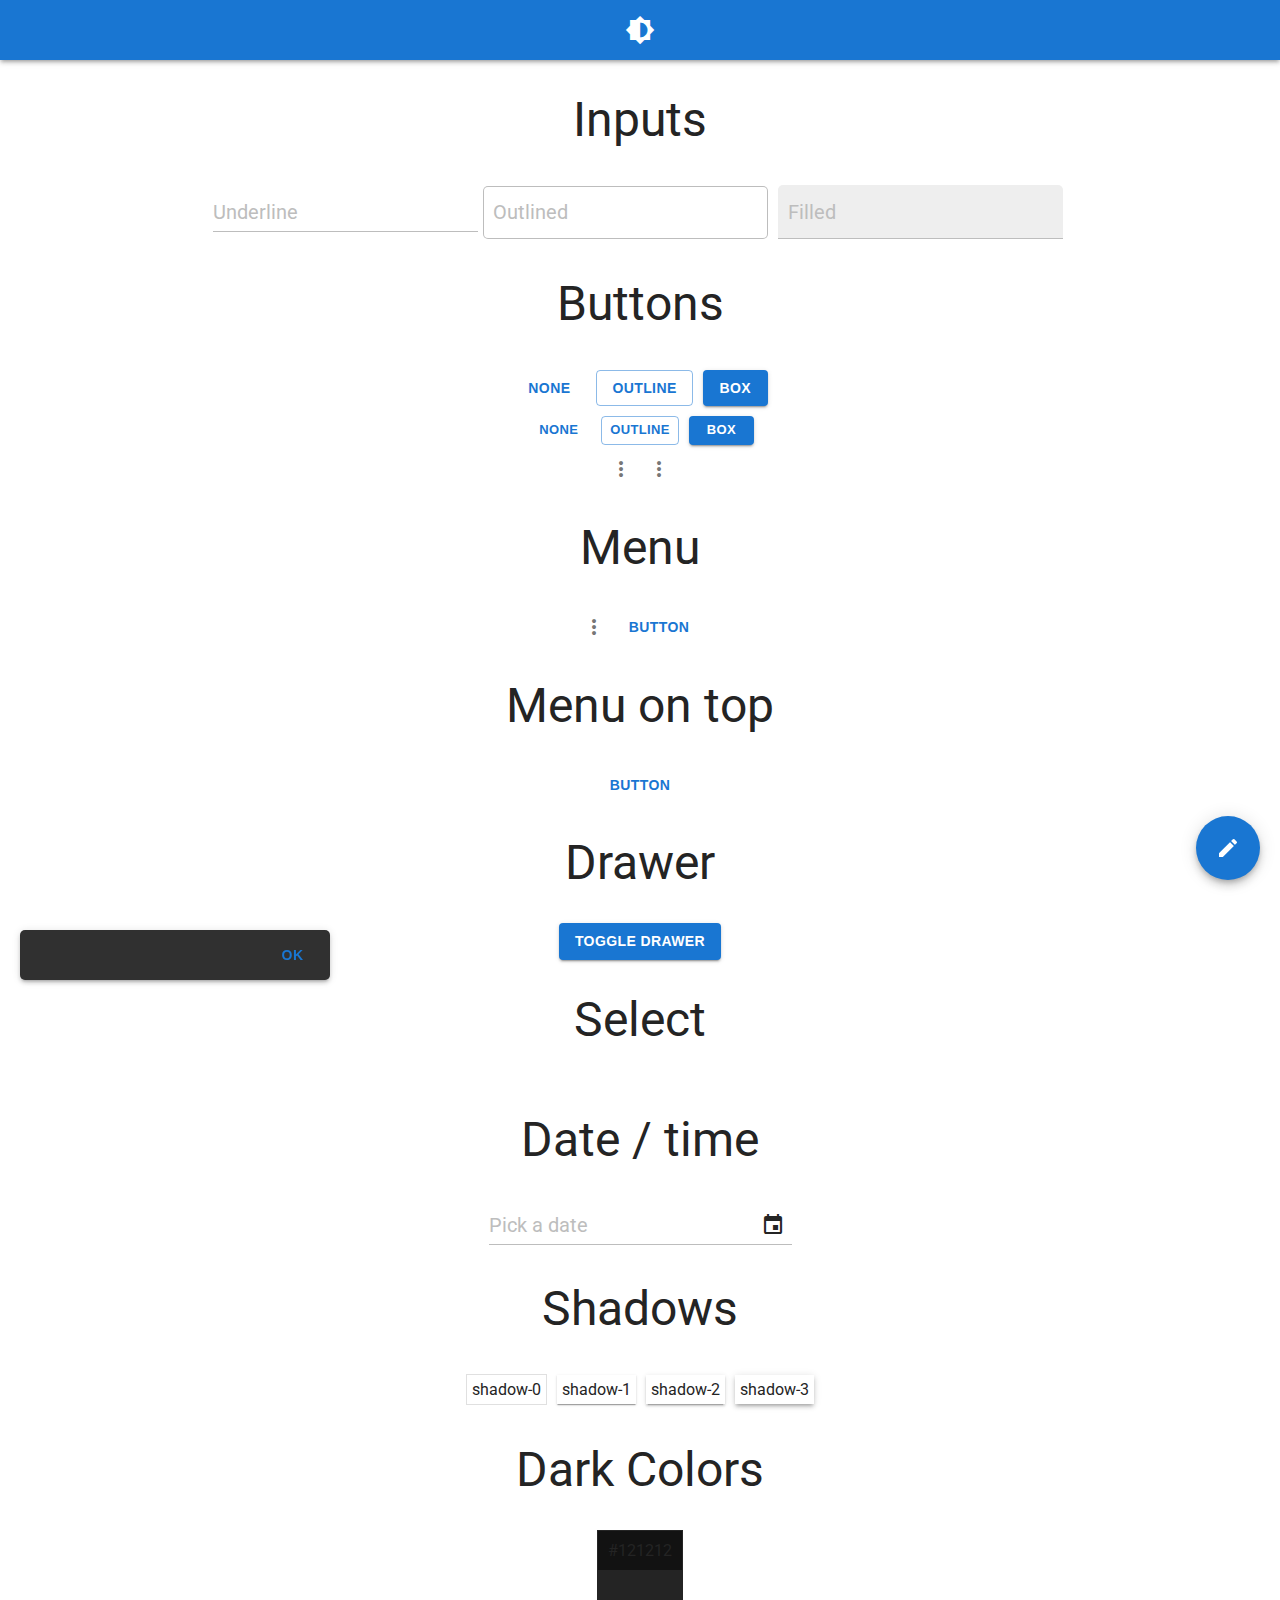
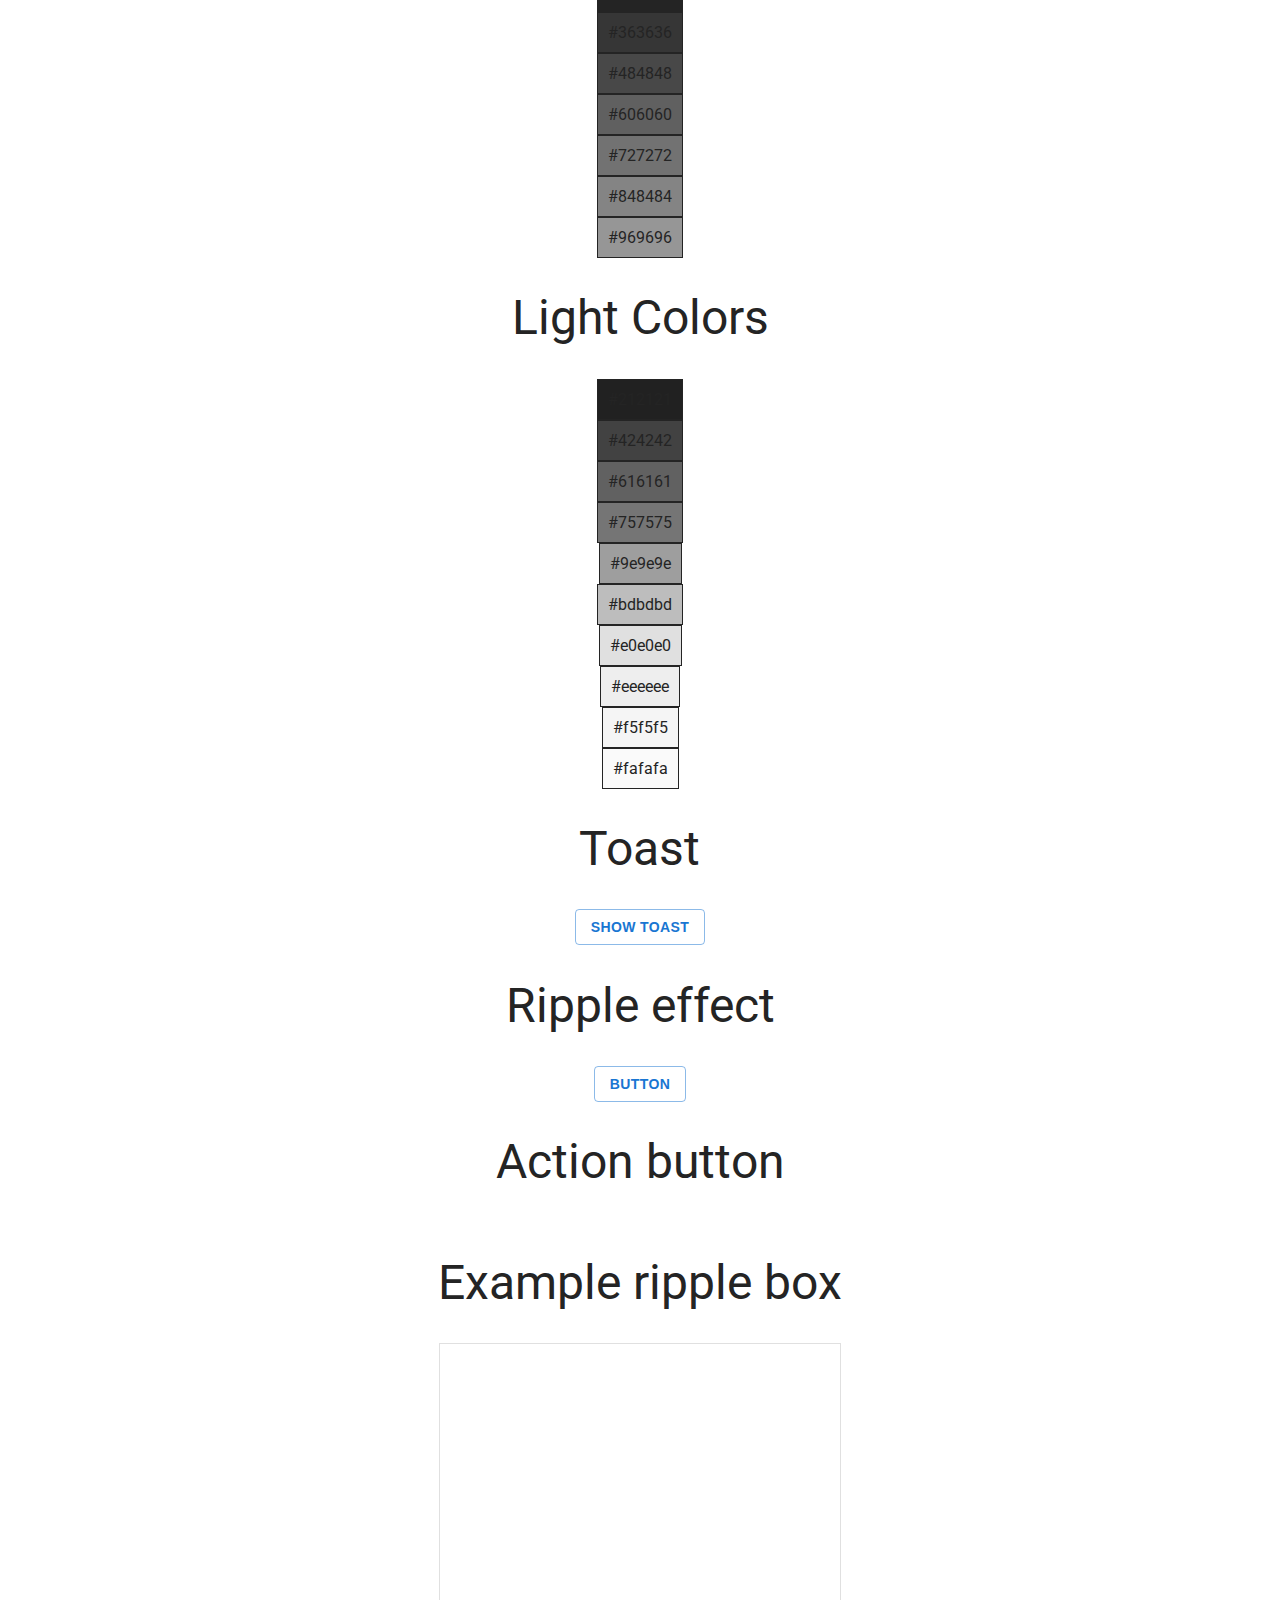
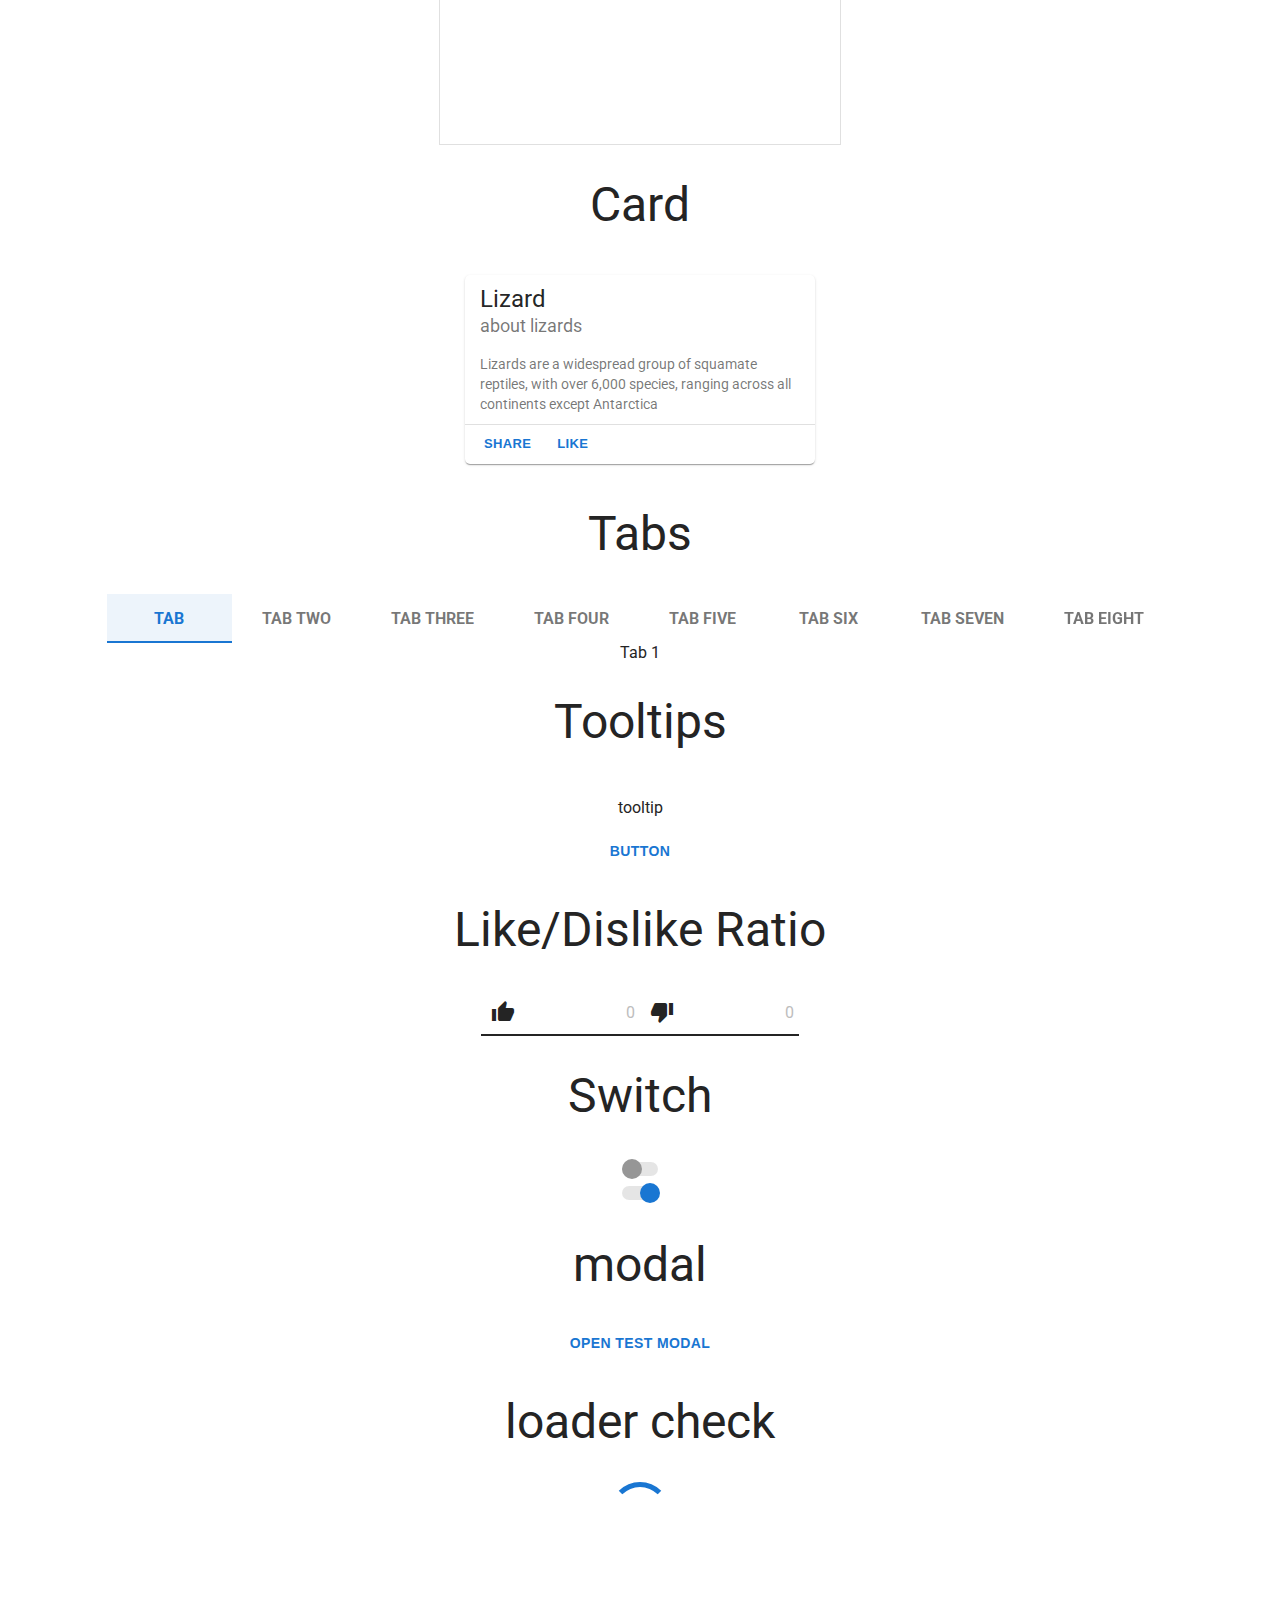
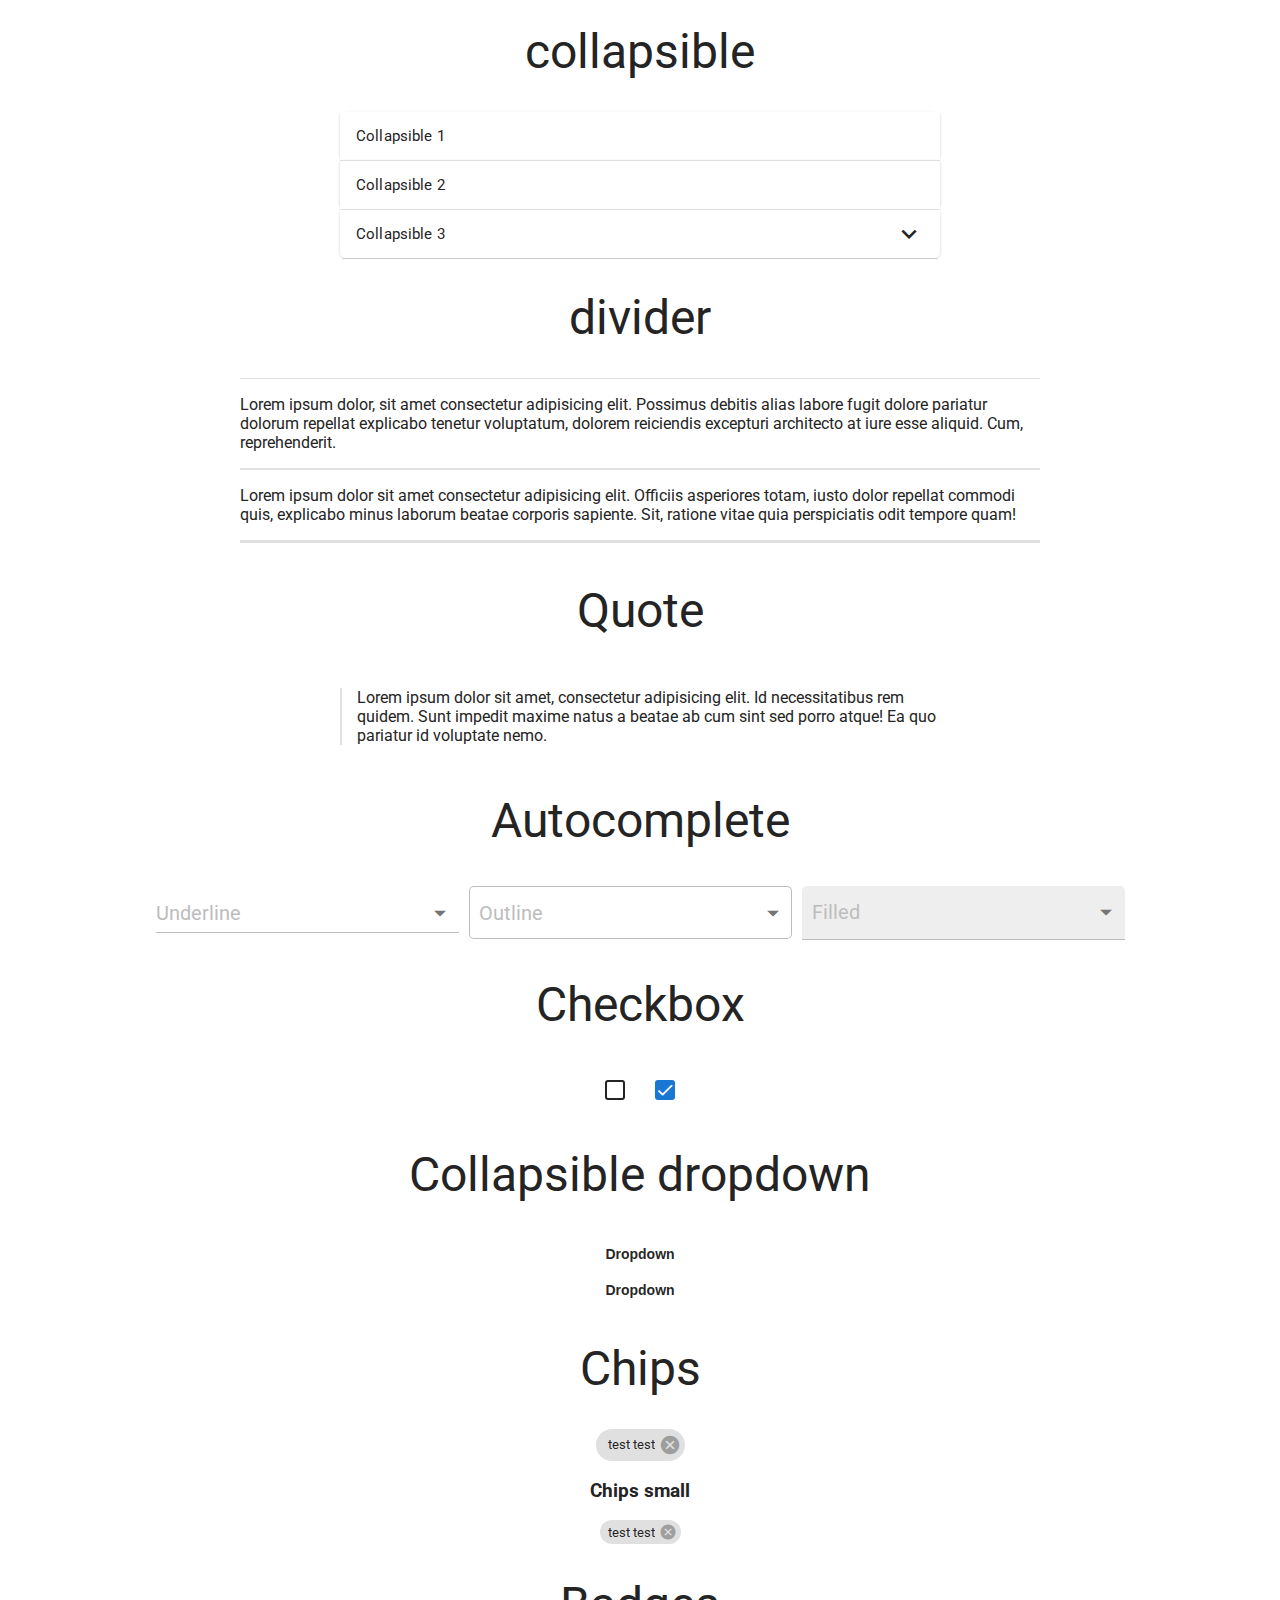
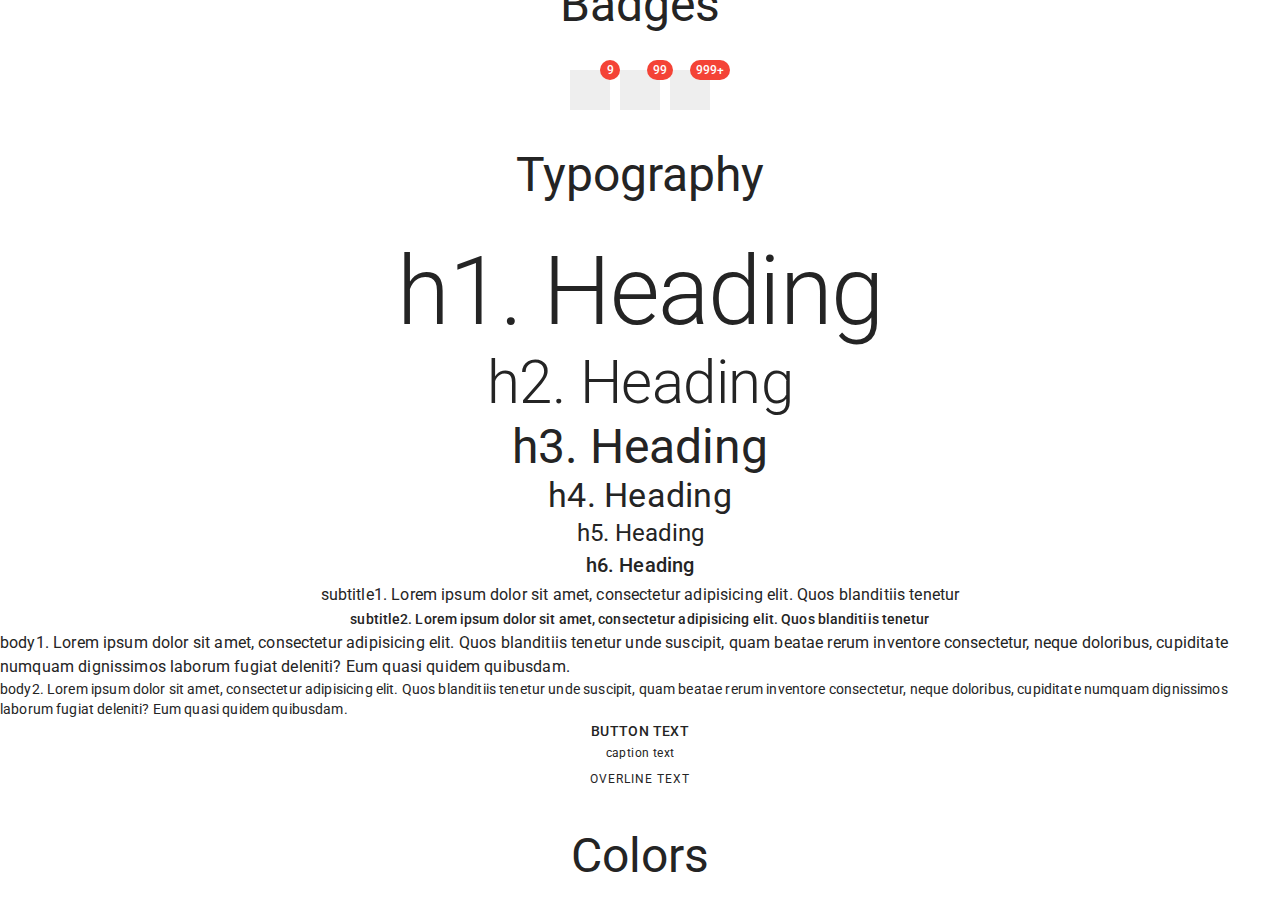
==== commit f22599e1: "FAB Rework" ====
--- a/index.html
+++ b/index.html
@@ -117,7 +117,7 @@
         </div>
         <div class="flex-column">
             <h1 class="h3-txt">Drawer</h1>
-            <button class="button-box ripple ripple-invert" onclick="drawerHandler('#drawer1')">Toggle drawer
+            <button class="button-box ripple ripple-invert-alt" onclick="drawerHandler('#drawer1')">Toggle drawer
                 <span class="ripple-box"></span>
             </button>
             <div class="drawer" id="drawer1">
@@ -423,14 +423,28 @@
         </div>
         <div>
             <h1 class="h3-txt">Action button</h1>
-            <div class="action-button-div">
-                <span class="material-icons action-button shadow-3">more_vert</span>
-                <div class="action-child-button-div">
-                    <span class="material-icons action-child-button shadow-3">bookmark</span>
-                    <span class="material-icons action-child-button shadow-3">card_giftcard</span>
-                    <span class="material-icons action-child-button shadow-3">account_circle</span>
-                    <span class="material-icons action-child-button shadow-3">close</span>
-                    <span class="material-icons action-child-button shadow-3">menu</span>
+            <div class="action-button-container">
+                <div class="action-button ripple ripple-invert-alt">
+                    <span class="ripple-box"></span>
+                    <span class="material-icons action-button-icon">create</span>
+                </div>
+                <div class="action-button-options">
+                    <div class="action-button-option ripple ripple-invert tooltip">
+                        <span class="material-icons action-button-option-icon">account_circle</span>
+                        <span class="tooltip-txt tooltip-left">Your account</span>
+                        <span class="ripple-box"></span>
+                    </div>
+                    <div class="action-button-option ripple ripple-invert tooltip">
+                        <span class="material-icons action-button-option-icon">favorite</span>
+                        
+                        <span class="tooltip-txt tooltip-left">Your Favorites</span>
+                        <span class="ripple-box"></span>
+                    </div>
+                    <div class="action-button-option ripple ripple-invert tooltip">
+                        <span class="material-icons action-button-option-icon">bookmark</span>
+                        <span class="tooltip-txt tooltip-left">Your bookmarks</span>
+                        <span class="ripple-box"></span>
+                    </div>
                 </div>
             </div>
         </div>
--- a/css/material.css
+++ b/css/material.css
@@ -18,6 +18,7 @@
     --semiDarkBackground: #ffffff;
     --darkBackground: #ffffff;
     --tooltipBG: rgba(155, 155, 155, 0.95);
+    --fabHover: rgb(216, 216, 216);
 }
 .darkmode{
     --background: #242424;
@@ -39,6 +40,7 @@
     --semiDarkBackground: #424242;
     --darkBackground: #363636;
     --tooltipBG: rgba(100, 100, 100, 0.95);
+    --fabHover: rgb(94, 94, 94);
 }
 body{
     background-color: var(--background);
@@ -999,7 +1001,89 @@
     transition: 550ms;
 }
 
-
+.action-button-container{
+    position: fixed;
+    right: 0;
+    bottom: 0;
+    display: flex;
+    flex-direction: column-reverse;
+    justify-content: center;
+    align-items: center;
+}
+.action-button{
+    position: relative;
+    margin: 10px 20px 20px 20px;
+    background-color: var(--buttonColor);
+    border-radius: 50%;
+    box-shadow: 0px 3px 5px -1px rgba(0,0,0,0.2), 0px 6px 10px 0px rgba(0,0,0,0.14), 0px 1px 18px 0px rgba(0,0,0,0.12);
+    transition: 300ms;
+    cursor: pointer;
+}
+.action-button:active{
+    box-shadow: 0px 7px 8px -4px rgba(0,0,0,0.2), 0px 12px 17px 2px rgba(0,0,0,0.14), 0px 5px 22px 4px rgba(0,0,0,0.12);
+}
+.action-button:hover{
+    background-color: var(--buttonBoxHover);
+}
+.action-button-icon{
+    color: var(--background);
+    font-size: 25px;
+    padding: 20px;
+    user-select: none;
+}
+.action-button-options{
+    position: relative;
+    width: 65px;
+    margin: 20px 20px 0px 20px;
+    display: flex;
+    justify-content: center;
+    align-items: center;
+    flex-direction: column-reverse;
+}
+.action-button-option{
+    background-color: var(--semiDarkBackground);
+    border-radius: 50%;
+    margin: 10px;
+    box-shadow: 0px 3px 5px -1px rgba(0,0,0,0.2), 0px 6px 10px 0px rgba(0,0,0,0.14), 0px 1px 18px 0px rgba(0,0,0,0.12);
+    cursor: pointer;
+    opacity: 0;
+    transition: 300ms;
+    transform: scale(0);
+    visibility: hidden;
+}
+.action-button-option:active{
+    box-shadow: 0px 7px 8px -4px rgba(0,0,0,0.2), 0px 12px 17px 2px rgba(0,0,0,0.14), 0px 5px 22px 4px rgba(0,0,0,0.12);
+}
+.action-button-option:hover{
+    background-color: var(--fabHover);
+}
+.action-button-option-icon{
+    color: var(--lightText);
+    font-size: 20px;
+    padding: 10px;
+    user-select: none;
+}
+.action-button-active div{
+    visibility: visible;
+    transform: scale(1);
+    opacity: 1;
+}
+.action-button-active div:nth-child(2){
+    transition-delay: 50ms;
+}
+.action-button-active div:nth-child(3){
+    transition-delay: 100ms;
+}
+.action-button-active div:nth-child(4){
+    transition-delay: 150ms;
+}
+.action-button-active div:nth-child(5){
+    transition-delay: 200ms;
+}
+.action-button-active div:nth-child(6){
+    transition-delay: 250ms;
+}
+/*
 .action-button-div{
     position: fixed;
     z-index: 100;
@@ -1061,7 +1145,7 @@
 .action-child-button-div span:nth-child(5){
     transition-delay: 0ms;
 }
-
+*/
 .card{
     max-width: 350px;
     min-width: 275px;
@@ -1332,7 +1416,12 @@
     left: 120%;
     transform: translateY(-50%) scale(0.75);
 }
-.tooltip:hover > .tooltip-bottom, .tooltip-top{
+.tooltip:hover > .tooltip-top{
+    visibility: visible;
+    transform: translateX(-50%) scale(1);
+    opacity: 1;
+}
+.tooltip:hover > .tooltip-bottom{
     visibility: visible;
     transform: translateX(-50%) scale(1);
     opacity: 1;
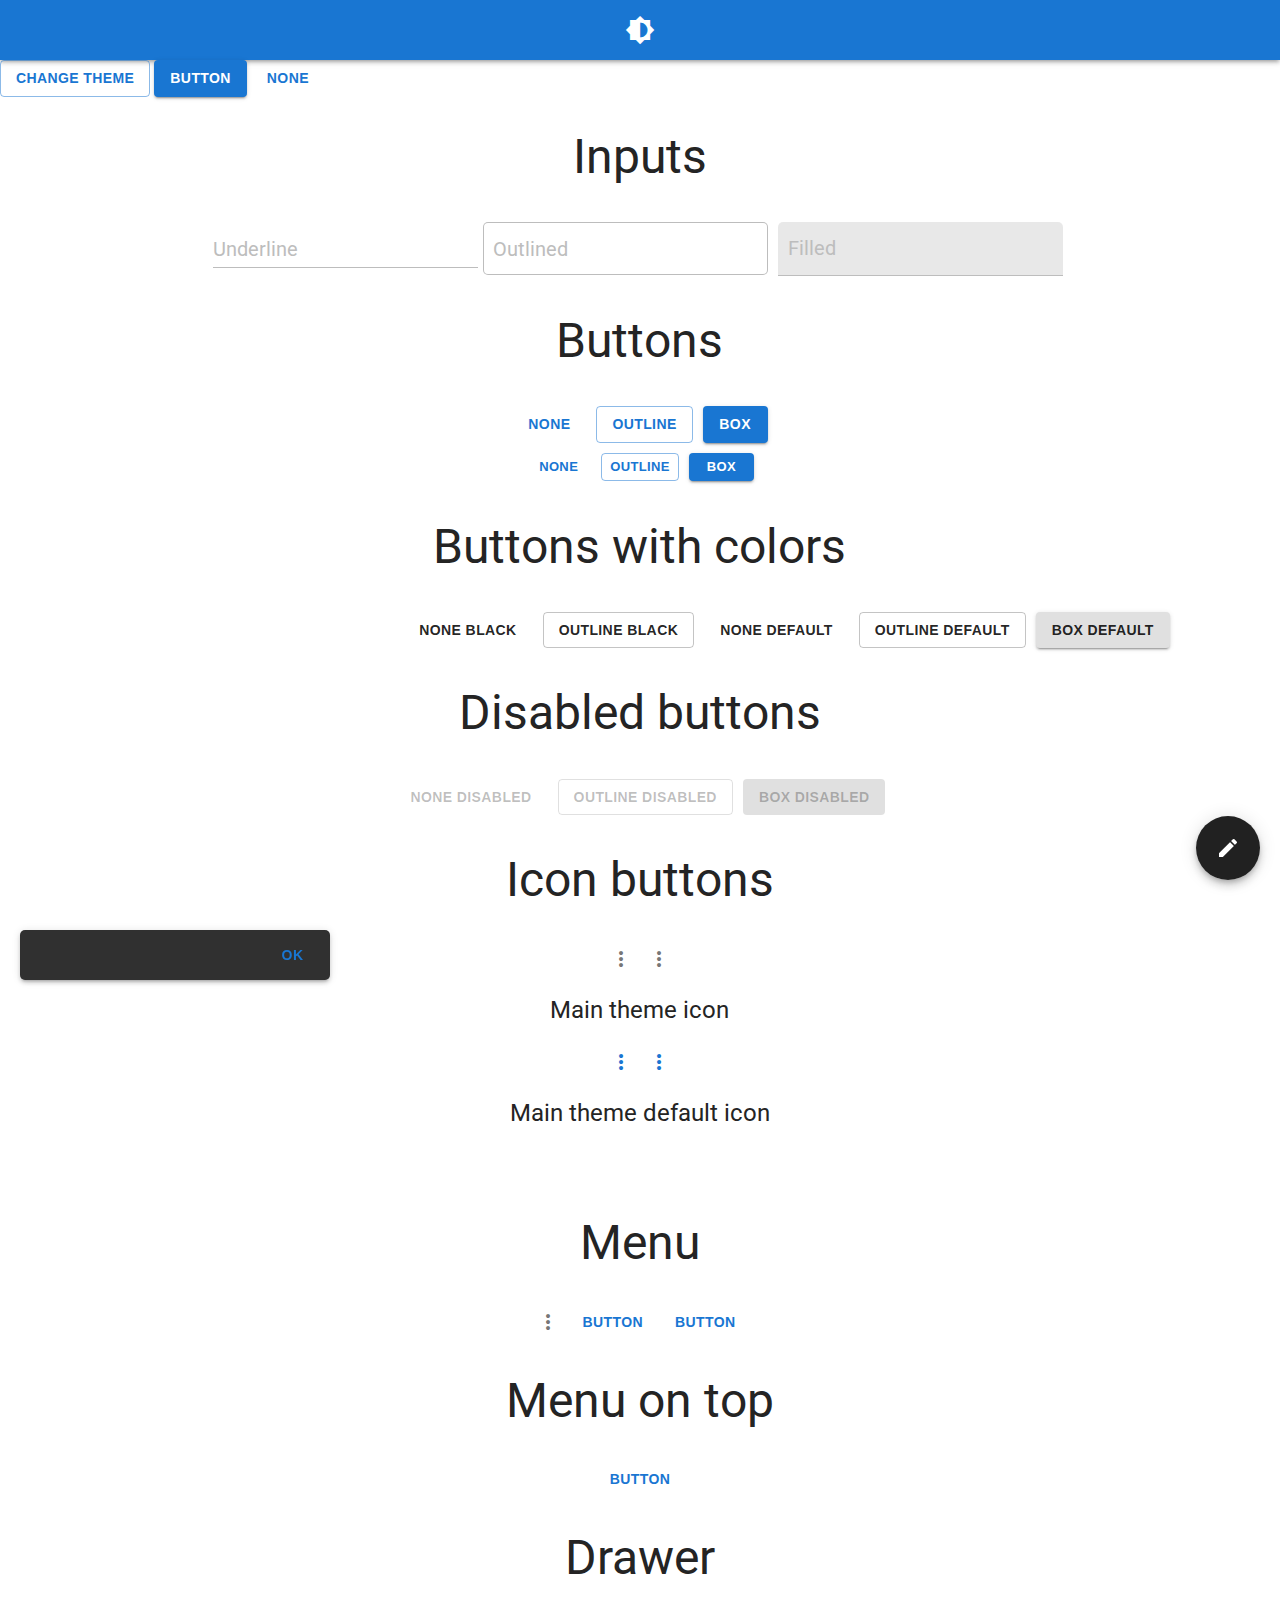
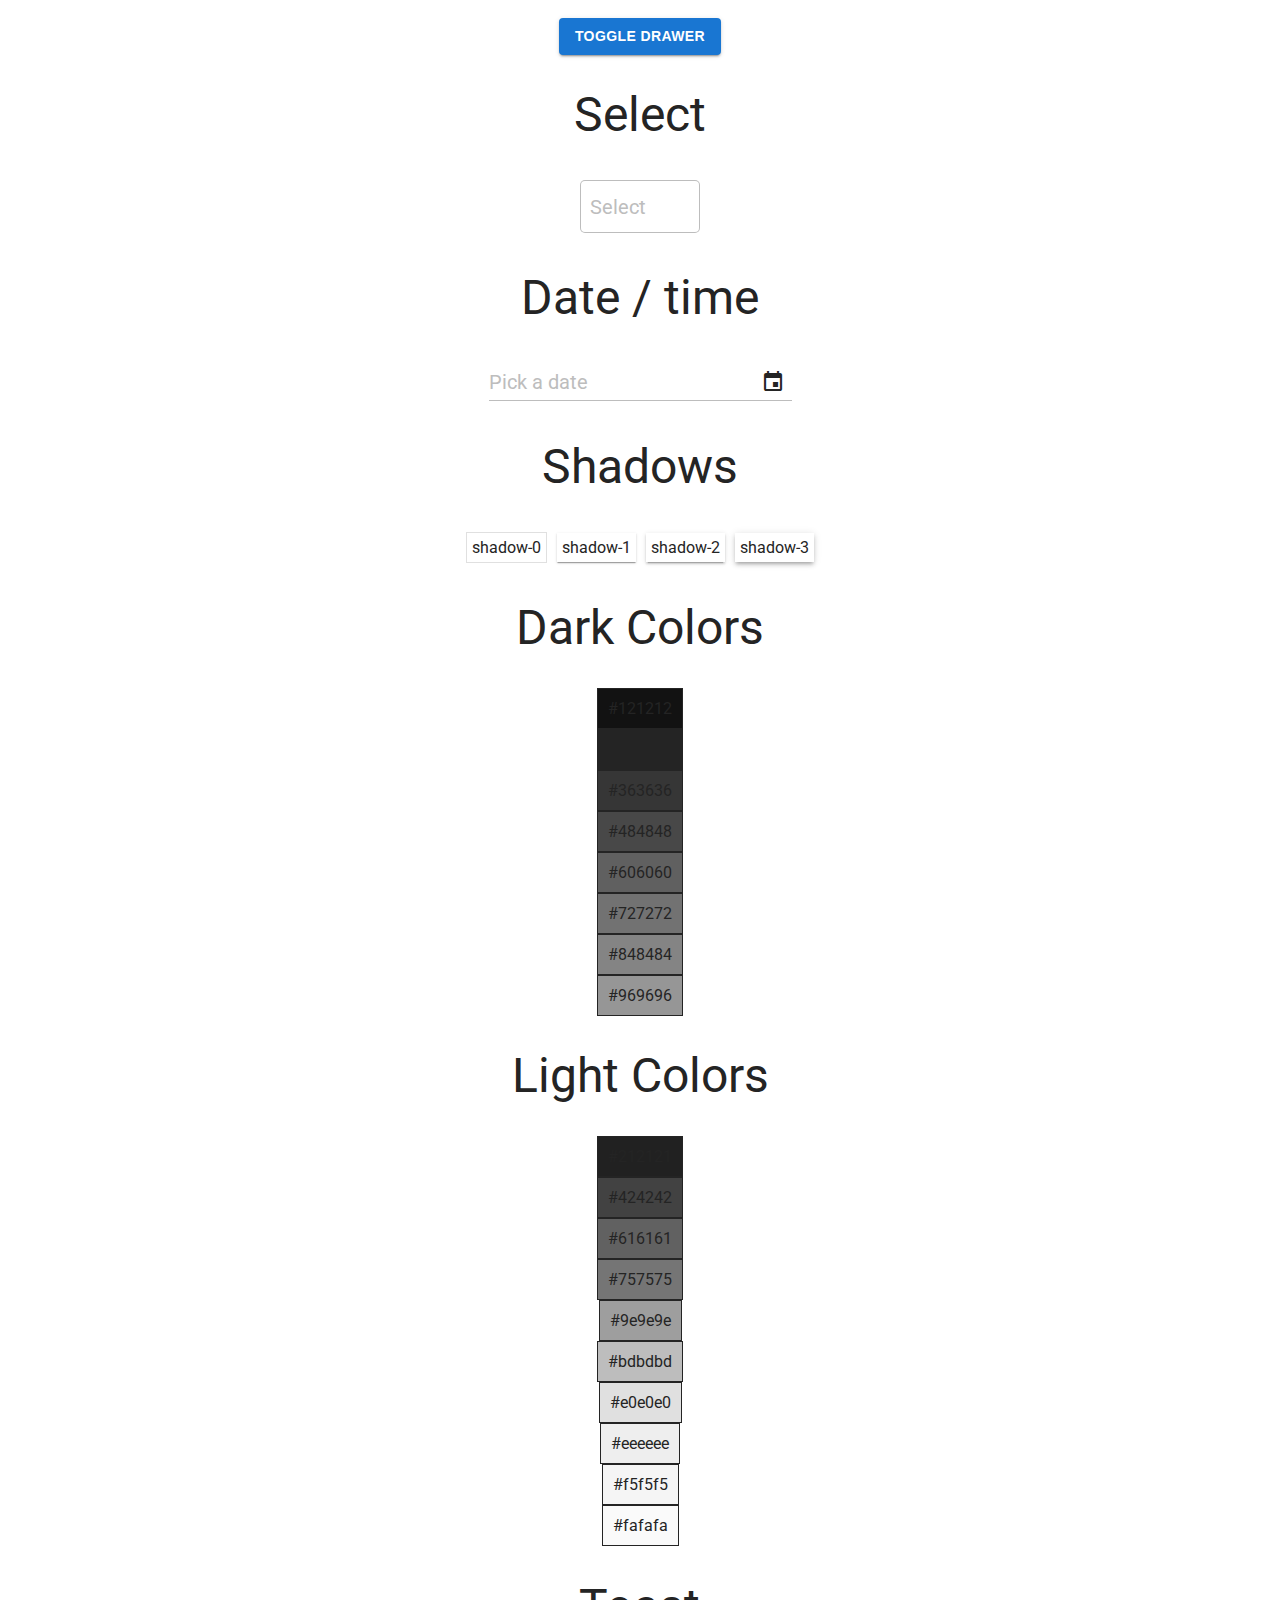
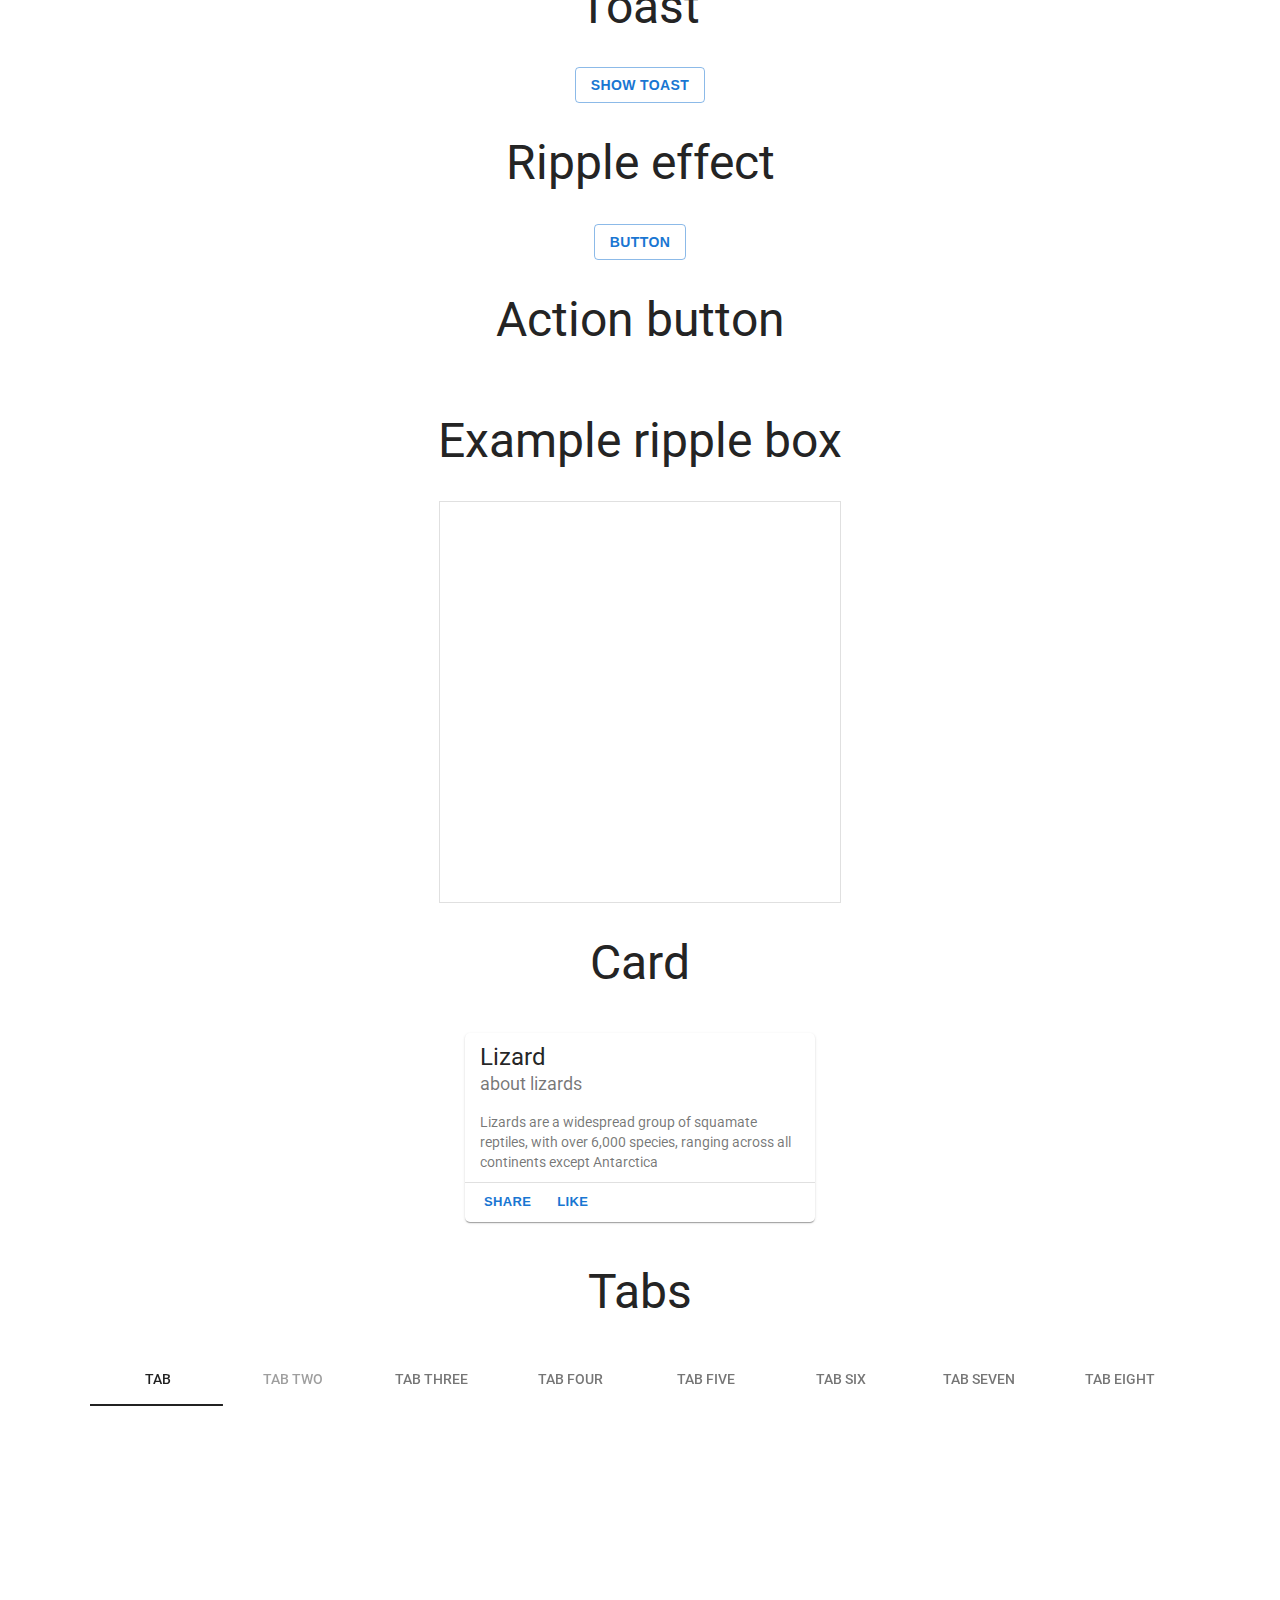
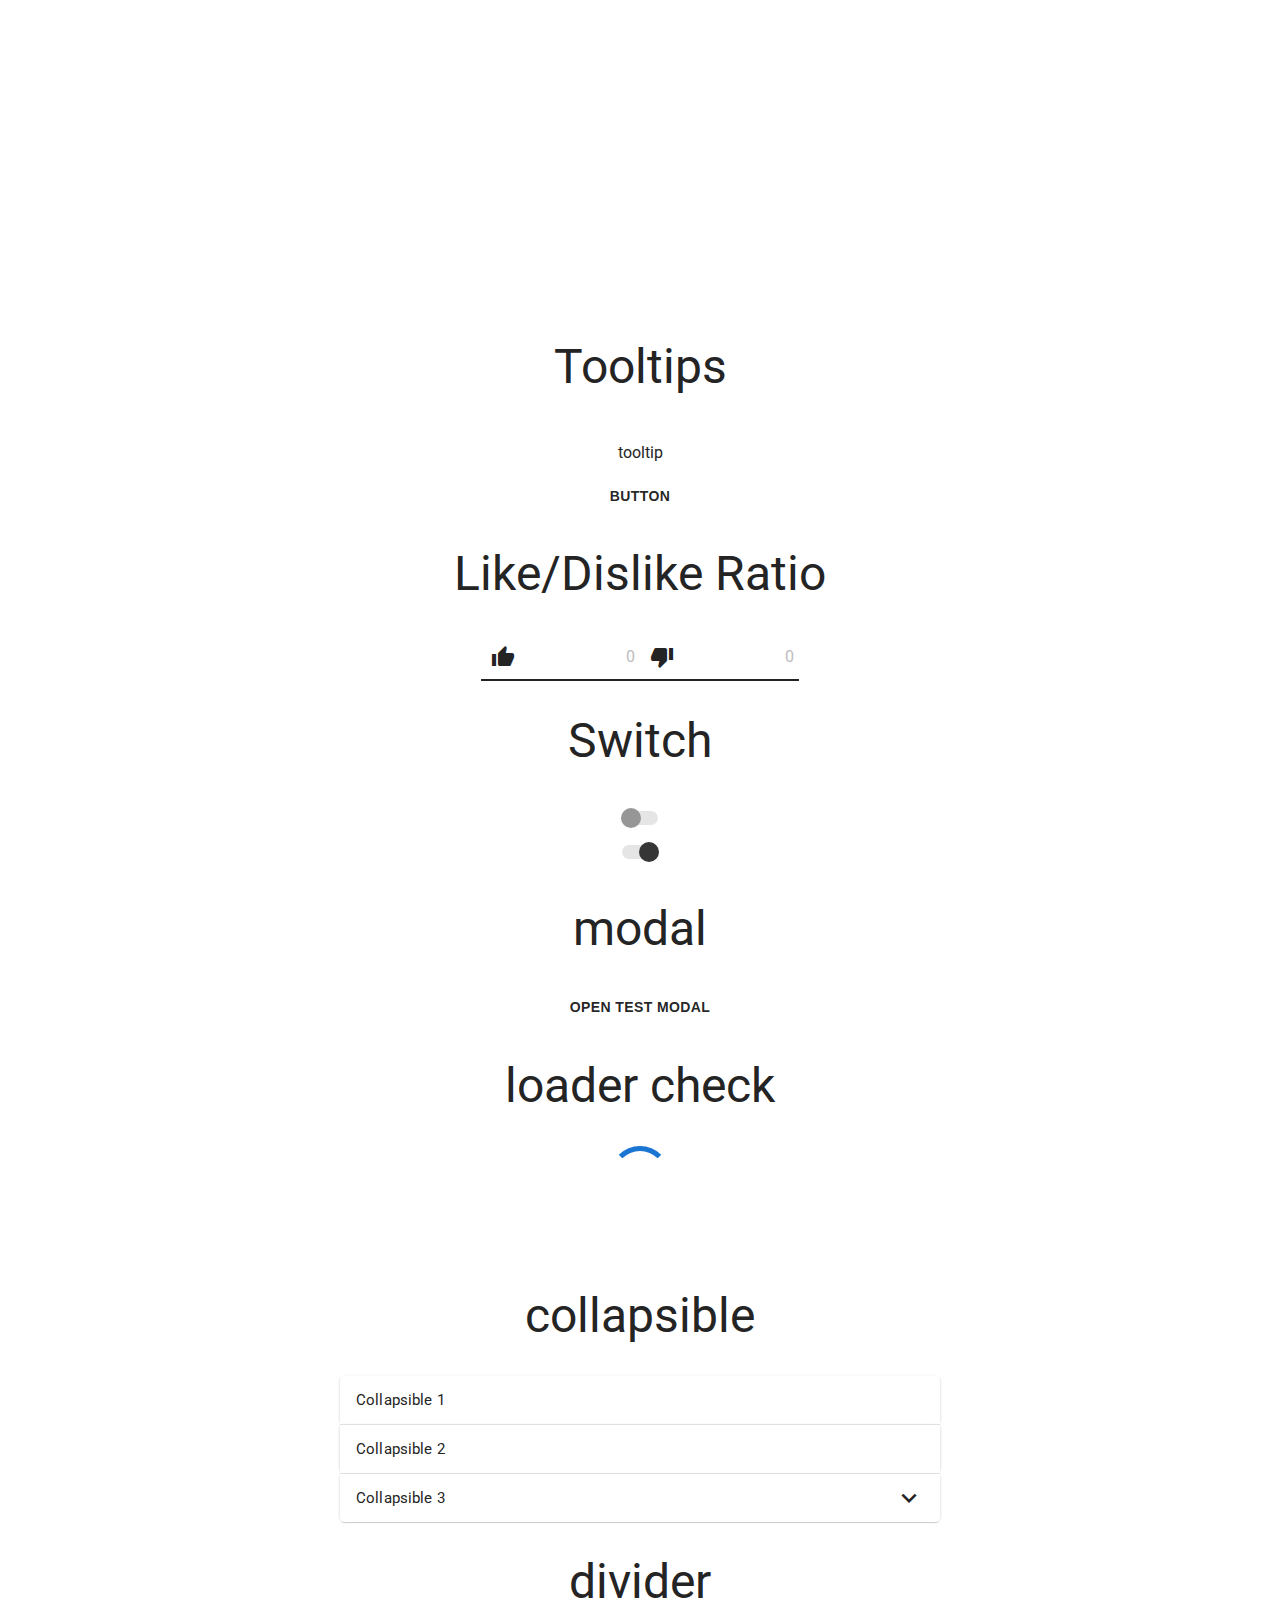
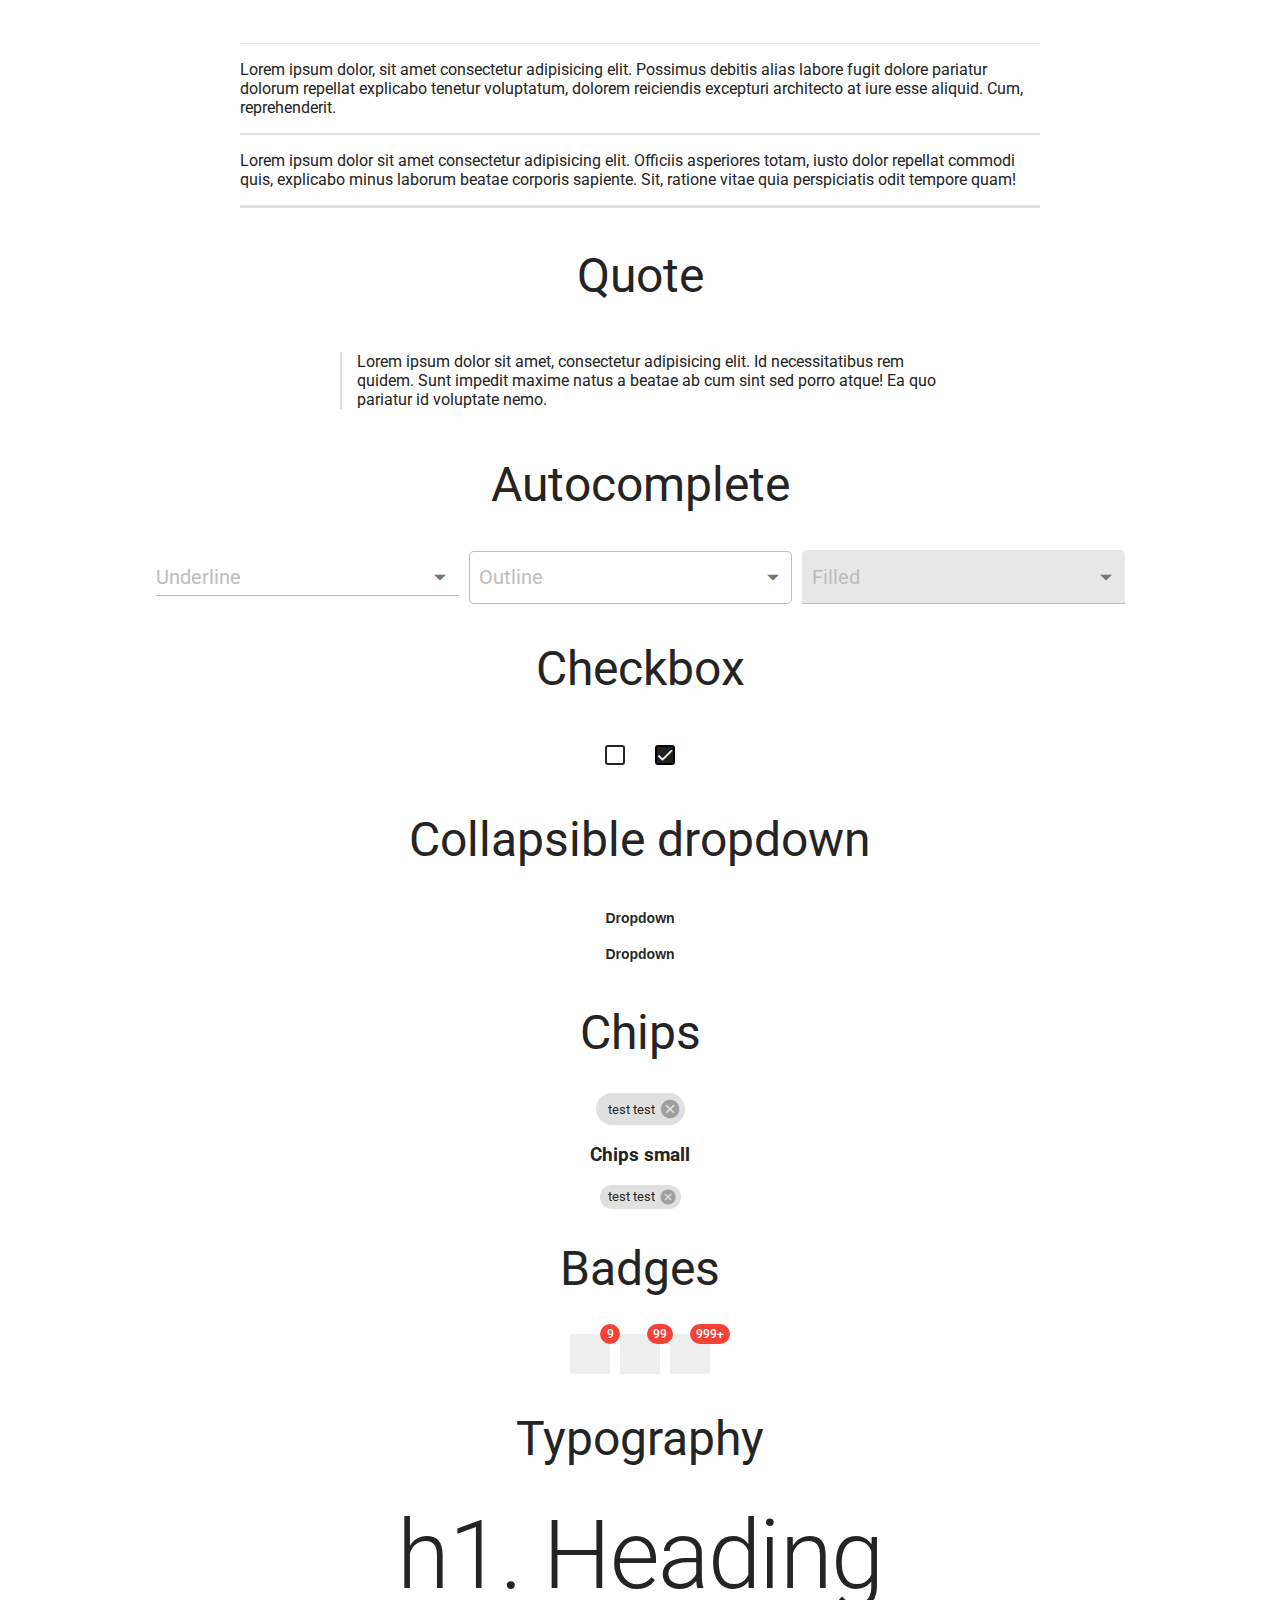
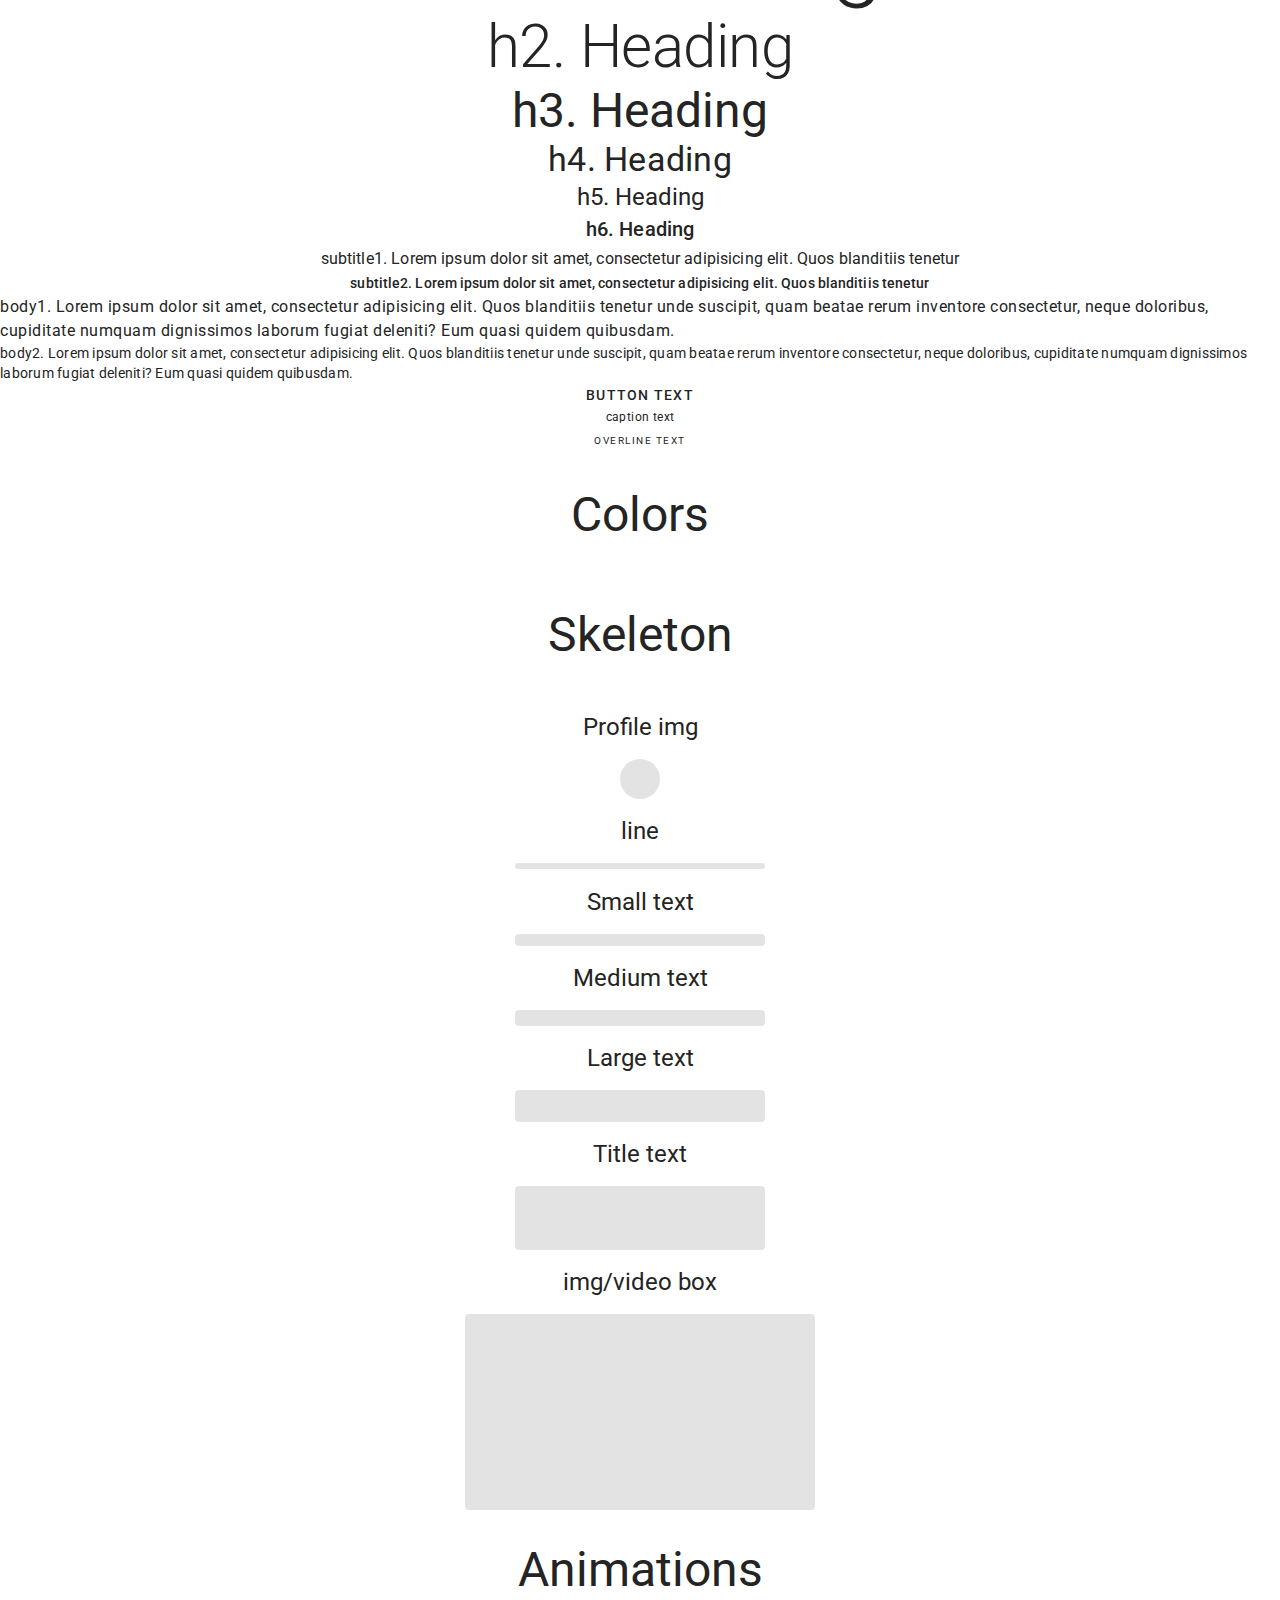
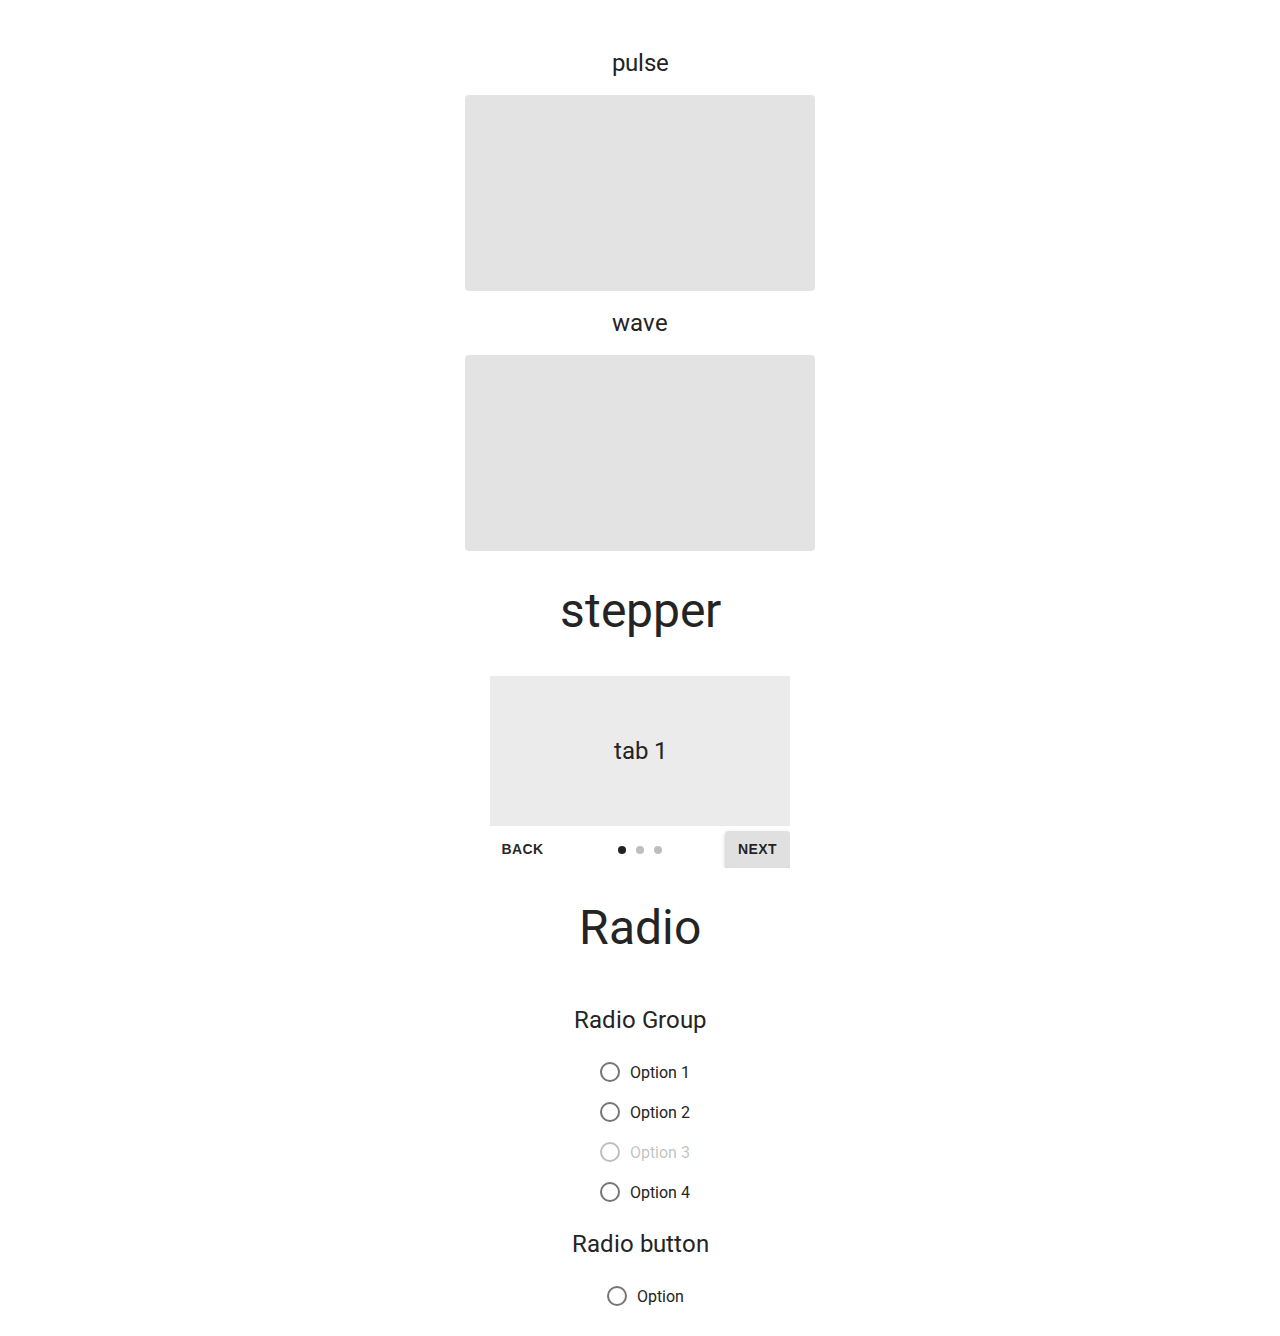
==== commit b241fd97: "big changes" ====
--- a/index.html
+++ b/index.html
@@ -13,13 +13,24 @@
 <body>
     <header>
         <nav class="shadow-3">
-            <button class="button-icon-filled ripple-center ripple-white tooltip" onclick="darkmode(), darkmodeBtn(this.firstElementChild)">
-                <span class="material-icons" style="font-size: 30px; padding: 5px; color: #ffffff;">brightness_medium</span>
+            <button class="button-icon-filled button-icon-default-main-theme ripple-center ripple-default-main-theme tooltip" onclick="darkmode(), darkmodeBtn(this.firstElementChild)">
+                <span class="material-icons" style="font-size: 30px; padding: 5px;">brightness_medium</span>
                 <span class="ripple-box"></span>
                 <span class="tooltip-txt tooltip-bottom">Change color theme</span>
             </button>          
         </nav>
     </header>
+    <button id="themeChangerBtn" class="button-outline button-main-theme-outline ripple ripple-main-theme">
+        change theme
+        <span class="ripple-box"></span>
+    </button>
+    <button class="button-box button-main-theme-box ripple ripple-invert-main-theme">
+        button
+        <span class="ripple-box"></span>
+    </button>
+    <button class="button-none button-main-theme-none ripple ripple-main-theme">None
+        <span class="ripple-box"></span>
+    </button>
     <main>
         <div class="flex-column">
             <h1 class="h3-txt">Inputs</h1>
@@ -42,26 +53,63 @@
             <h1 class="h3-txt">Buttons</h1>
             <div class="flex-center">
                 <div>
-                    <button class="button-none margin-5">None</button>
-                </div>
-                <div>
-                    <button class="button-outline margin-5">Outline</button>
-                </div>
-                <div>
-                    <button class="button-box margin-5">Box</button>
-                </div>
-            </div>
-            <div class="flex-center">
-                <div>
-                    <button class="button-none-slim margin-5">None</button>
-                </div>
-                <div>
-                    <button class="button-outline-slim margin-5">Outline</button>
-                </div>
-                <div>
-                    <button class="button-box-slim margin-5">Box</button>
-                </div>
-            </div>
+                    <button class="button-none button-main-theme-none margin-5">None</button>
+                </div>
+                <div>
+                    <button class="button-outline button-main-theme-outline margin-5">Outline</button>
+                </div>
+                <div>
+                    <button class="button-box button-main-theme-box margin-5">Box</button>
+                </div>
+            </div>
+            <div class="flex-center">
+                <div>
+                    <button class="button-none button-none-slim button-main-theme-none margin-5">None</button>
+                </div>
+                <div>
+                    <button class="button-outline button-outline-slim button-main-theme-outline margin-5">Outline</button>
+                </div>
+                <div>
+                    <button class="button-box button-box-slim button-main-theme-box margin-5">Box</button>
+                </div>
+            </div>
+            <h1 class="h3-txt">Buttons with colors</h1>
+            <div class="flex-center">
+                <div>
+                    <button class="button-none button-none-white margin-5">none white</button>
+                </div>
+                <div>
+                    <button class="button-outline button-outline-white margin-5">Outline white</button>
+                </div>
+                <div>
+                    <button class="button-none button-none-black margin-5">none black</button>
+                </div>
+                <div>
+                    <button class="button-outline button-outline-black margin-5">Outline black</button>
+                </div>
+                <div>
+                    <button class="button-none button-none-default margin-5">none default</button>
+                </div>
+                <div>
+                    <button class="button-outline button-outline-default margin-5">outline default</button>
+                </div>
+                <div>
+                    <button class="button-box button-box-default margin-5">Box default</button>
+                </div>
+            </div>
+            <h1 class="h3-txt">Disabled buttons</h1>
+            <div class="flex-center">
+                <div>
+                    <button class="button-none button-none-disabled margin-5">none disabled</button>
+                </div>
+                <div>
+                    <button class="button-outline button-outline-disabled margin-5">Outline disabled</button>
+                </div>
+                <div>
+                    <button class="button-box button-box-disabled margin-5">Box disabled</button>
+                </div>
+            </div>
+            <h1 class="h3-txt">Icon buttons</h1>
             <div class="flex-center">
                 <button class="button-icon ripple-center ripple-invert">
                     <span class="material-icons">more_vert</span>
@@ -72,6 +120,32 @@
                     <span class="ripple-box"></span>
                 </button>
             </div>
+            <div class="flex-column">
+                <h1 class="h5-txt">Main theme icon</h1>
+                <div class="flex-center">
+                    <button class="button-icon button-icon-main-theme ripple-center ripple-main-theme">
+                        <span class="material-icons">more_vert</span>
+                        <span class="ripple-box"></span>
+                    </button>
+                    <button class="button-icon-filled button-icon-main-theme ripple-center ripple-main-theme">
+                        <span class="material-icons">more_vert</span>
+                        <span class="ripple-box"></span>
+                    </button>
+                </div>
+            </div>
+            <div class="flex-column">
+                <h1 class="h5-txt">Main theme default icon</h1>
+                <div class="flex-center">
+                    <button class="button-icon button-icon-default-main-theme ripple-center ripple-default-main-theme">
+                        <span class="material-icons">more_vert</span>
+                        <span class="ripple-box"></span>
+                    </button>
+                    <button class="button-icon-filled button-icon-default-main-theme ripple-center ripple-default-main-theme">
+                        <span class="material-icons">more_vert</span>
+                        <span class="ripple-box"></span>
+                    </button>
+                </div>
+            </div>
         </div>
         <div class="flex-column">
             <h1 class="h3-txt">Menu</h1>
@@ -81,16 +155,16 @@
                         <span class="material-icons">more_vert</span>
                         <span class="ripple-box"></span>
                     </button>
-                    <div class="menu-box shadow-3">
+                    <div class="menu-box">
                         <button onclick="closeMenu(this)">test</button>
                         <button onclick="closeMenu(this)">test</button>
                     </div>
                 </div>
                 <div class="menu">
-                    <button class="menu-btn button-none ripple ripple-blue">Button
-                        <span class="ripple-box"></span>
-                    </button>
-                    <div class="menu-box shadow-3">
+                    <button class="menu-btn button-none button-main-theme-none ripple ripple-main-theme">Button
+                        <span class="ripple-box"></span>
+                    </button>
+                    <div class="menu-box">
                         <button onclick="closeMenu(this)" class="ripple ripple-invert">test2
                             <span class="ripple-box"></span>
                         </button>
@@ -99,13 +173,26 @@
                         </button>
                     </div>
                 </div>
+                <div class="menu">
+                    <button class="menu-btn button-none button-main-theme-none ripple ripple-main-theme">Button
+                        <span class="ripple-box"></span>
+                    </button>
+                    <div class="menu-box menu-box-inverted">
+                        <button onclick="closeMenu(this)" class="ripple ripple-invert">test2
+                            <span class="ripple-box"></span>
+                        </button>
+                        <button onclick="closeMenu(this)" class="ripple ripple-invert">test2
+                            <span class="ripple-box"></span>
+                        </button>
+                    </div>
+                </div>
             </div>
             <h1 class="h3-txt">Menu on top</h1>
             <div class="menu">
-                <button class="menu-btn menu-ontop button-none ripple ripple-blue">Button
+                <button class="menu-btn menu-ontop button-none button-main-theme-none ripple ripple-main-theme">Button
                     <span class="ripple-box"></span>
                 </button>
-                <div class="menu-box shadow-3">
+                <div class="menu-box">
                     <button class="ripple ripple-invert">menu on top
                         <span class="ripple-box"></span>
                     </button>
@@ -117,17 +204,17 @@
         </div>
         <div class="flex-column">
             <h1 class="h3-txt">Drawer</h1>
-            <button class="button-box ripple ripple-invert-alt" onclick="drawerHandler('#drawer1')">Toggle drawer
+            <button class="button-box button-main-theme-box ripple ripple-invert-main-theme" onclick="drawerHandler('#drawer1')">Toggle drawer
                 <span class="ripple-box"></span>
             </button>
             <div class="drawer" id="drawer1">
                 <div class="drawer-content">
                     <div class="flex-column">
                         <div class="menu">
-                            <button class="menu-btn button-none ripple ripple-blue">Menu
-                                <span class="ripple-box"></span>
-                            </button>
-                            <div class="menu-box shadow-3">
+                            <button class="menu-btn button-none button-main-theme-none ripple ripple-main-theme">Menu
+                                <span class="ripple-box"></span>
+                            </button>
+                            <div class="menu-box">
                                 <button onclick="closeMenu(this), drawerHandler('#drawer1')" class="ripple ripple-invert">Close drawer
                                     <span class="ripple-box"></span>
                                 </button>
@@ -141,7 +228,24 @@
             <h1 class="h3-txt">Select</h1>
             <div class="flex-center">
                 <div class="select">
-                    
+                    <div class="input-outline-box margin-5 select-btn">
+                        <input class="input-outline" type="text" id="input6" title="" required/>
+                        <label for="input6">Select</label>
+                    </div>
+                    <div class="select-menu">
+                        <button onclick="closeSelect(this)" class="ripple ripple-invert">select
+                            <span class="ripple-box"></span>
+                        </button>
+                        <button onclick="closeSelect(this)" class="ripple ripple-invert">select
+                            <span class="ripple-box"></span>
+                        </button>
+                        <button onclick="closeSelect(this)" class="ripple ripple-invert">select
+                            <span class="ripple-box"></span>
+                        </button>
+                        <button onclick="closeSelect(this)" class="ripple ripple-invert">select
+                            <span class="ripple-box"></span>
+                        </button>
+                    </div>
                 </div>
             </div>
         </div>
@@ -167,7 +271,7 @@
                                 <button id="calendar-header" class="ripple ripple-invert calendar-year-button menu-btn">
                                     <span class="ripple-box"></span>
                                 </button>
-                                <div class="menu-box shadow-3 calendar-year-menu">
+                                <div class="menu-box calendar-year-menu">
                                     <button onclick="closeMenu(this)" class="ripple ripple-invert calendar-previous-year">previous year
                                         <span class="ripple-box"></span>
                                     </button>
@@ -405,10 +509,10 @@
         </div>
         <div class="flex-column">
             <h1 class="h3-txt">Toast</h1>
-            <button class="button-outline" onclick="showToast('This is a toast This is a toast This is a toast')">Show toast</button>
+            <button class="button-outline button-main-theme-outline" onclick="showToast('This is a toast This is a toast This is a toast')">Show toast</button>
             <div class="toast shadow-3">
                 <p class="toast-msg"></p>
-                <button class="button-none toast-ok ripple ripple-blue">Ok
+                <button class="button-none button-main-theme-none toast-ok ripple ripple-main-theme">Ok
                     <span class="ripple-box"></span>
                 </button>
             </div>
@@ -416,7 +520,7 @@
         <div class="flex-column">
             <h1 class="h3-txt">Ripple effect</h1>
             <div>
-                <button class="button-outline ripple ripple-blue">Button
+                <button class="button-outline button-main-theme-outline ripple ripple-main-theme">Button
                     <span class="ripple-box"></span>
                 </button>
             </div>
@@ -468,15 +572,15 @@
                 <hr class="divider-1">
                 <div class="card-footer">
                     <div class="menu">
-                        <button class="menu-btn button-none-slim ripple ripple-blue">Share
+                        <button class="menu-btn button-none button-main-theme-none button-none-slim ripple ripple-main-theme">Share
                             <span class="ripple-box"></span>
                         </button>
-                        <div class="menu-box shadow-3">
+                        <div class="menu-box">
                             <button onclick="closeMenu(this)">Share 1</button>
                             <button onclick="closeMenu(this)">Share 2</button>
                         </div>
                     </div>
-                    <button class="button-none-slim ripple ripple-blue">like
+                    <button class="button-none button-main-theme-none button-none-slim ripple ripple-main-theme">like
                         <span class="ripple-box"></span>
                     </button>
                 </div>
@@ -484,46 +588,68 @@
         </div>
         <div class="flex-column">
             <h1 class="h3-txt">Tabs</h1>
-            <div class="tabs-container">
+            <div class="tabs-selector-container">
                 <div class="tabs" id="tabs1">
-                    <a onclick="tabChanger(this)" class="tab ripple ripple-blue">Tab
+                    <a onclick="tabChanger(this)" class="tab default-tab ripple ripple-grey">
+                        Tab
                         <span class="ripple-box"></span>
                     </a>
-                    <a onclick="tabChanger(this)" class="tab ripple ripple-blue">Tab two
+                    <a onclick="tabChanger(this)" class="tab ripple ripple-grey disabled-tab">
+                        Tab two
                         <span class="ripple-box"></span>
                     </a>
-                    <a onclick="tabChanger(this)" class="tab ripple ripple-blue">Tab three
+                    <a onclick="tabChanger(this)" class="tab ripple ripple-grey">
+                        Tab three
                         <span class="ripple-box"></span>
                     </a>
-                    <a onclick="tabChanger(this)" class="tab ripple ripple-blue">Tab four
+                    <a onclick="tabChanger(this)" class="tab ripple ripple-grey">
+                        Tab four
                         <span class="ripple-box"></span>
                     </a>
-                    <a onclick="tabChanger(this)" class="tab ripple ripple-blue">Tab five
+                    <a onclick="tabChanger(this)" class="tab ripple ripple-grey">
+                        Tab five
                         <span class="ripple-box"></span>
                     </a>
-                    <a onclick="tabChanger(this)" class="tab ripple ripple-blue">Tab six
+                    <a onclick="tabChanger(this)" class="tab ripple ripple-grey">
+                        Tab six
                         <span class="ripple-box"></span>
                     </a>
-                    <a onclick="tabChanger(this)" class="tab ripple ripple-blue">Tab seven
+                    <a onclick="tabChanger(this)" class="tab ripple ripple-grey">
+                        Tab seven
                         <span class="ripple-box"></span>
                     </a>
-                    <a onclick="tabChanger(this)" class="tab ripple ripple-blue">Tab eight
+                    <a onclick="tabChanger(this)" class="tab ripple ripple-grey">
+                        Tab eight
                         <span class="ripple-box"></span>
                     </a>
                 </div>
-                <div class="tab-indicator-container">
-                    <span class="tab-indicator"></span>
-                </div>
+                <span class="tab-indicator"></span>
             </div>
             <div class="tabs-content-container" id="tabs1-content">
-                <div class="tab-1">Tab 1</div>
-                <div class="tab-2">Tab 2</div>
-                <div class="tab-3">Tab 3</div>
-                <div class="tab-4">Tab 4</div>
-                <div class="tab-5">Tab 5</div>
-                <div class="tab-6">Tab 6</div>
-                <div class="tab-7">Tab 7</div>
-                <div class="tab-8">Tab 8</div>
+                <div class="content-tab">
+                    <img src="https://images.pexels.com/photos/255379/pexels-photo-255379.jpeg?auto=compress&cs=tinysrgb&dpr=1&w=500" alt="">
+                </div>
+                <div class="content-tab">
+                    <img src="https://images.pexels.com/photos/255379/pexels-photo-255379.jpeg?auto=compress&cs=tinysrgb&dpr=1&w=500" alt="">
+                </div>
+                <div class="content-tab">
+                    <img src="https://images.pexels.com/photos/255379/pexels-photo-255379.jpeg?auto=compress&cs=tinysrgb&dpr=1&w=500" alt="">
+                </div>
+                <div class="content-tab">
+                    <img src="https://images.pexels.com/photos/255379/pexels-photo-255379.jpeg?auto=compress&cs=tinysrgb&dpr=1&w=500" alt="">
+                </div>
+                <div class="content-tab">
+                    <img src="https://images.pexels.com/photos/255379/pexels-photo-255379.jpeg?auto=compress&cs=tinysrgb&dpr=1&w=500" alt="">
+                </div>
+                <div class="content-tab">
+                    <img src="https://images.pexels.com/photos/255379/pexels-photo-255379.jpeg?auto=compress&cs=tinysrgb&dpr=1&w=500" alt="">
+                </div>
+                <div class="content-tab">
+                    <img src="https://images.pexels.com/photos/255379/pexels-photo-255379.jpeg?auto=compress&cs=tinysrgb&dpr=1&w=500" alt="">
+                </div>
+                <div class="content-tab">
+                    <img src="https://images.pexels.com/photos/255379/pexels-photo-255379.jpeg?auto=compress&cs=tinysrgb&dpr=1&w=500" alt="">
+                </div>
             </div>
         </div>
         <div class="flex-column">
@@ -556,31 +682,40 @@
         </div>
         <div class="flex-column">
             <h1 class="h3-txt">Switch</h1>
+            <div class="switch-container switch-main-theme">
+                <div class="switch" onclick="switchHandler(this)">
+                    <div class="switch-head-container ripple-center ripple-invert">
+                        <span class="switch-head"></span>
+                        <span class="ripple-box"></span>
+                    </div>
+                </div>
+            </div>
             <div class="switch-container">
-                <div class="switch" onclick="switchHandler(this)">
-                </div>
-            </div>
-            <div class="switch-container">
-                <div class="switch switch-active" onclick="switchHandler(this)"></div>
+                <div class="switch switch-active" onclick="switchHandler(this)">
+                    <div class="switch-head-container ripple-center ripple-invert">
+                        <span class="switch-head"></span>
+                        <span class="ripple-box"></span>
+                    </div>
+                </div>
             </div>
         </div>
         <div class="flex-column">
             <h1 class="h3-txt">modal</h1>
-            <button class="button-none ripple ripple-blue modal-btn" onclick="modalHandler(this.parentNode.lastElementChild, true)">Open test modal
+            <button class="button-none ripple ripple-blue modal-btn" onclick="modalHandler('modal1', true)">Open test modal
                 <span class="ripple-box"></span>
             </button>
-            <div class="modal-container">
+            <div class="modal-container" id="modal1">
                 <div class="modal shadow-1">
                     <h1>Login</h1>
-                    <div class="input-outline-box">
-                        <input class="input-outline" type="text" id="input4" placeholder="Ex: john" title="" required/>
+                    <div class="input-underline-box">
+                        <input class="input-underline" type="text" id="input4" placeholder="Ex: john" title="" required/>
                         <label for="input4">Username</label>
                     </div>
-                    <div class="input-outline-box" style="margin-top: 10px;">
-                        <input class="input-outline" type="text" id="input5" placeholder="Ex: test123" title="" required/>
+                    <div class="input-underline-box" style="margin-top: 10px;">
+                        <input class="input-underline" type="text" id="input5" placeholder="Ex: test123" title="" required/>
                         <label for="input5">Password</label>
                     </div>
-                    <button class="button-none ripple ripple-blue" onclick="modalHandler(this.parentNode.parentNode, false)">Close modal
+                    <button class="button-none ripple ripple-blue" onclick="modalHandler('modal1', false)">Close modal
                         <span class="ripple-box"></span>
                     </button>
                 </div>
@@ -615,7 +750,7 @@
                                 <button class="menu-btn button-none ripple ripple-blue">Button
                                     <span class="ripple-box"></span>
                                 </button>
-                                <div class="menu-box shadow-3">
+                                <div class="menu-box">
                                     <button onclick="closeMenu(this)">test2</button>
                                     <button onclick="closeMenu(this)">test2</button>
                                 </div>
@@ -670,7 +805,7 @@
                             </span>
                         </div>
                     </div>
-                    <div class="menu-box shadow-3">
+                    <div class="menu-box">
                         <button onclick="closeMenu(this)">underline value1</button>
                         <button onclick="closeMenu(this)">underline value2</button>
                         <button onclick="closeMenu(this)">underline value3</button>
@@ -699,7 +834,7 @@
                             </span>
                         </div>
                     </div>
-                    <div class="menu-box shadow-3">
+                    <div class="menu-box">
                         <button onclick="closeMenu(this)">outline value1</button>
                         <button onclick="closeMenu(this)">outline value2</button>
                     </div>
@@ -715,7 +850,7 @@
                             </span>
                         </div>
                     </div>
-                    <div class="menu-box shadow-3">
+                    <div class="menu-box">
                         <button onclick="closeMenu(this)">filled value1</button>
                         <button onclick="closeMenu(this)">filled value2</button>
                     </div>
@@ -828,6 +963,113 @@
             <h1 class="h3-txt">Colors</h1>
             <div></div>
         </div>
+        <div class="flex-column">
+            <h1 class="h3-txt">Skeleton</h1>
+            <div class="flex-column">
+                <h1 class="h5-txt">Profile img</h1>
+                <span class="profile-img-skeleton"></span>
+                <h1 class="h5-txt">line</h1>
+                <span class="line-skeleton"></span>
+                <h1 class="h5-txt">Small text</h1>
+                <span class="small-txt-skeleton"></span>
+                <h1 class="h5-txt">Medium text</h1>
+                <span class="medium-txt-skeleton"></span>
+                <h1 class="h5-txt">Large text</h1>
+                <span class="large-txt-skeleton"></span>
+                <h1 class="h5-txt">Title text</h1>
+                <span class="title-txt-skeleton"></span>
+                <h1 class="h5-txt">img/video box</h1>
+                <span class="box-skeleton"></span>
+                <h1 class="h3-txt">Animations</h1>
+                <h1 class="h5-txt">pulse</h1>
+                <span class="box-skeleton skeleton-pulse"></span>
+                <h1 class="h5-txt">wave</h1>
+                <span class="box-skeleton skeleton-wave"></span>
+            </div>
+        </div>
+        <div class="flex-column">
+            <h1 class="h3-txt">stepper</h1>
+            <div class="stepper-container">
+                <div class="stepper-content">
+                    <div class="stepper-content-tab active-stepper-tab">
+                        <h1 class="h5-txt">tab 1</h1>
+                    </div>
+                    <div class="stepper-content-tab">
+                        <h1 class="h5-txt">tab 2</h1>
+                    </div>
+                    <div class="stepper-content-tab">
+                        <h1 class="h5-txt">tab 3</h1>
+                    </div>
+                </div>
+                <div class="stepper-button-bar">
+                    <button class="button-none button-none-default ripple ripple-invert stepper-back" onclick="stepperHandler(this)">
+                        back
+                        <span class="ripple-box"></span>
+                    </button>
+                    <div class="stepper-indicator">
+                        <span class="stepper-indicator-dot active-stepper-dot"></span>
+                        <span class="stepper-indicator-dot"></span>
+                        <span class="stepper-indicator-dot"></span>
+                    </div>
+                    <button class="button-box ripple ripple-invert-alt stepper-next" onclick="stepperHandler(this)">
+                        next
+                        <span class="ripple-box"></span>
+                    </button>
+                </div>
+            </div>
+        </div>
+        <div class="flex-column">
+            <h1 class="h3-txt">Radio</h1>
+            <h1 class="h5-txt">Radio Group</h1>
+            <div class="radio-group">
+                <div class="radio">
+                    <span class="radio-button radio-button-main-theme ripple-center ripple-invert">
+                        <span class="radio-button-circle">
+                            <span class="radio-button-dot"></span>
+                        </span>
+                        <span class="ripple-box"></span>
+                    </span>
+                    <span class="radio-txt">Option 1</span>
+                </div>
+                <div class="radio">
+                    <span class="radio-button radio-button-main-theme ripple-center ripple-invert">
+                        <span class="radio-button-circle">
+                            <span class="radio-button-dot"></span>
+                        </span>
+                        <span class="ripple-box"></span>
+                    </span>
+                    <span class="radio-txt">Option 2</span>
+                </div>
+                <div class="radio radio-disabled">
+                    <span class="radio-button radio-button-main-theme ripple-center ripple-invert">
+                        <span class="radio-button-circle">
+                            <span class="radio-button-dot"></span>
+                        </span>
+                        <span class="ripple-box"></span>
+                    </span>
+                    <span class="radio-txt">Option 3</span>
+                </div>
+                <div class="radio">
+                    <span class="radio-button radio-button-main-theme ripple-center ripple-invert">
+                        <span class="radio-button-circle">
+                            <span class="radio-button-dot"></span>
+                        </span>
+                        <span class="ripple-box"></span>
+                    </span>
+                    <span class="radio-txt">Option 4</span>
+                </div>
+            </div>
+            <h1 class="h5-txt">Radio button</h1>
+            <div class="radio">
+                <span class="radio-button radio-button-main-theme ripple-center ripple-invert">
+                    <span class="radio-button-circle">
+                        <span class="radio-button-dot"></span>
+                    </span>
+                    <span class="ripple-box"></span>
+                </span>
+                <span class="radio-txt">Option</span>
+            </div>
+        </div>
     </main>
     <footer></footer>
     <script src="./js/material.js"></script>
--- a/css/material.css
+++ b/css/material.css
@@ -2,45 +2,404 @@
     --background: #ffffff;
     --color: #242424;
     --inputColor: #1976d2;
-    --inputBackgroundColor: #eeeeee;
-    --inputBackgroundColorHover: #e0e0e0;
-    --buttonColor: #1976d2;
-    --buttonBoxColor: #ffffff;
-    --buttonBoxHover: rgb(17, 82, 147);
-    --buttonBackgroundColorHover: rgba(25, 118, 210, 0.08);
-    --buttonBorderColor: rgba(25, 118, 210, 0.5);
+    --inputBackgroundColor: rgba(0, 0, 0, 0.09);
+    --inputBackgroundColorHover: rgba(0, 0, 0, 0.13);
+
+    --ripple-blue-color: rgb(25, 118, 210);
+    --ripple-white-color: rgb(255, 255, 255);
+    --ripple-grey-color: rgb(125, 125, 125);
+    --ripple-black-color: rgb(0, 0, 0);
+    --ripple-invert-color: rgb(0, 0, 0);
+    --ripple-invert-alt-color: rgb(255, 255, 255);
+
+    --buttonColor: rgba(0, 0, 0, 0.87);
+    --buttonBoxColor: rgba(0, 0, 0, 0.87);
+    --buttonBoxBackgroundColor: #e0e0e0;
+    --buttonBoxHover: #d5d5d5;
+    --buttonBackgroundColorHover:  rgba(0, 0, 0, 0.04);
+    --buttonBorderColor: rgba(0, 0, 0, 0.23);
+
+    --buttonWhiteColor: #fff;
+    --buttonWhiteBackgroundColorHover: rgba(0, 0, 0, 0.04);
+    --buttonWhiteBorderColor: rgba(255, 255, 255, 0.23);
+
+    --buttonBlackColor: rgba(0, 0, 0, 0.87);
+    --buttonBlackBackgroundColorHover: rgba(0, 0, 0, 0.04);
+    --buttonBlackBorderColor: rgba(0, 0, 0, 0.23);
+
+    --buttonDefaultColor: rgba(0, 0, 0, 0.87);
+    --buttonDefaultBoxColor: #fff;
+    --buttonDefaultBoxHover: #d5d5d5;
+    --buttonDefaultBackgroundColorHover: rgba(0, 0, 0, 0.04);
+    --buttonDefaultBorderColor: rgba(0, 0, 0, 0.23);
+
+    --buttonDisabledColor: rgba(0, 0, 0, 0.26);
+    --buttonDisabledBackgroundColor: rgba(0, 0, 0, 0.12);
+
+    --iconButtonHover: rgba(0, 0, 0, 0.1);
+    --iconButtonColor: rgba(0, 0, 0, 0.54);
+
+    --switchBackgroundColorHover: rgba(0, 0, 0, 0.08);
     --navBar: #1976d2;
-    --iconButtonHover: rgba(0, 0, 0, 0.1);
     --menuButtonHover: rgba(0, 0, 0, 0.05);
-    --extraLightText: rgba(0, 0, 0, 0.1);
+    --superLightText: rgba(0, 0, 0, 0.1);
+    --extraLightText: rgba(0, 0, 0, 0.38);
     --lightText: rgba(0, 0, 0, 0.54);
     --darkText: rgba(0, 0, 0, 0.87);
     --semiDarkBackground: #ffffff;
     --darkBackground: #ffffff;
     --tooltipBG: rgba(155, 155, 155, 0.95);
     --fabHover: rgb(216, 216, 216);
+
+    --switchColor: #363636;
+
+    --radioBackgroundColor: rgba(0, 0, 0, 0.54);
+    --radioBackgroundColorDisabled: rgba(0, 0, 0, 0.26);
+
+    --skeletonBackground: rgba(0, 0, 0, 0.11);
+
+    --scrollbarTrack: rgba(0, 0, 0, 0.1);
+    --scrollbarThumb: rgba(0, 0, 0, 0.2);
+    --scrollbarThumbActive: rgba(0, 0, 0, 0.3);
+
+    --red50: #ffebee;
+    --red100: #ffcdd2;
+    --red200: #ef9a9a;
+    --red300: #e57373;
+    --red400: #ef5350;
+    --red500: #f44336;
+    --red600: #e53935;
+    --red700: #d32f2f;
+    --red800: #c62828;
+    --red900: #b71c1c;
+    --redA100: #ff8a80;
+    --redA200: #ff5252;
+    --redA300: #ff1744;
+    --redA400: #d50000;
+
+    --pink50: #fce4ec;
+    --pink100: #f8bbd0;
+    --pink200: #f48fb1;
+    --pink300: #f06292;
+    --pink400: #ec407a;
+    --pink500: #e91e63;
+    --pink600: #d81b60;
+    --pink700: #c2185b;
+    --pink800: #ad1457;
+    --pink900: #880e4f;
+    --pinkA100: #ff80ab;
+    --pinkA200: #ff4081;
+    --pinkA300: #f50057;
+    --pinkA400: #c51162;
+
+    --purple50: #f3e5f5;
+    --purple100: #e1bee7;
+    --purple200: #ce93d8;
+    --purple300: #ba68c8;
+    --purple400: #ab47bc;
+    --purple500: #9c27b0;
+    --purple600: #8e24aa;
+    --purple700: #7b1fa2;
+    --purple800: #6a1b9a;
+    --purple900: #4a148c;
+    --purpleA100: #ea80fc;
+    --purpleA200: #e040fb;
+    --purpleA300: #d500f9;
+    --purpleA400: #aa00ff;
+
+    --deepPurple50: #ede7f6;
+    --deepPurple100: #d1c4e9;
+    --deepPurple200: #b39ddb;
+    --deepPurple300: #9575cd;
+    --deepPurple400: #7e57c2;
+    --deepPurple500: #673ab7;
+    --deepPurple600: #5e35b1;
+    --deepPurple700: #512da8;
+    --deepPurple800: #4527a0;
+    --deepPurple900: #311b92;
+    --deepPurpleA100: #b388ff;
+    --deepPurpleA200: #7c4dff;
+    --deepPurpleA300: #651fff;
+    --deepPurpleA400: #6200ea;
+
+    --indigo50: #e8eaf6;
+    --indigo100: #c5cae9;
+    --indigo200: #9fa8da;
+    --indigo300: #7986cb;
+    --indigo400: #5c6bc0;
+    --indigo500: #3f51b5;
+    --indigo600: #3949ab;
+    --indigo700: #303f9f;
+    --indigo800: #283593;
+    --indigo900: #1a237e;
+    --indigoA100: #8c9eff;
+    --indigoA200: #536dfe;
+    --indigoA300: #3d5afe;
+    --indigoA400: #304ffe;
+    
+    --blue50: #e3f2fd;
+    --blue100: #bbdefb;
+    --blue200: #90caf9;
+    --blue300: #64b5f6;
+    --blue400: #42a5f5;
+    --blue500: #2196f3;
+    --blue600: #1e88e5;
+    --blue700: #1976d2;
+    --blue800: #1565c0;
+    --blue900: #0d47a1;
+    --blueA100: #82b1ff;
+    --blueA200: #448aff;
+    --blueA300: #2979ff;
+    --blueA400: #2962ff;
+
+    --lightBlue50: #e1f5fe;
+    --lightBlue100: #b3e5fc;
+    --lightBlue200: #81d4fa;
+    --lightBlue300: #4fc3f7;
+    --lightBlue400: #29b6f6;
+    --lightBlue500: #03a9f4;
+    --lightBlue600: #039be5;
+    --lightBlue700: #0288d1;
+    --lightBlue800: #0277bd;
+    --lightBlue900: #01579b;
+    --lightBlueA100: #80d8ff;
+    --lightBlueA200: #40c4ff;
+    --lightBlueA300: #00b0ff;
+    --lightBlueA400: #0091ea;
+
+    --cyan50: #e0f7fa;
+    --cyan100: #b2ebf2;
+    --cyan200: #80deea;
+    --cyan300: #4dd0e1;
+    --cyan400: #26c6da;
+    --cyan500: #00bcd4;
+    --cyan600: #00acc1;
+    --cyan700: #0097a7;
+    --cyan800: #00838f;
+    --cyan900: #006064;
+    --cyanA100: #84ffff;
+    --cyanA200: #18ffff;
+    --cyanA300: #00e5ff;
+    --cyanA400: #00b8d4;
+
+    --teal50: #e0f2f1;
+    --teal100: #b2dfdb;
+    --teal200: #80cbc4;
+    --teal300: #4db6ac;
+    --teal400: #26a69a;
+    --teal500: #009688;
+    --teal600: #00897b;
+    --teal700: #00796b;
+    --teal800: #00695c;
+    --teal900: #004d40;
+    --tealA100: #a7ffeb;
+    --tealA200: #64ffda;
+    --tealA300: #1de9b6;
+    --tealA400: #00bfa5;
+
+    --green50: #e8f5e9;
+    --green100: #c8e6c9;
+    --green200: #a5d6a7;
+    --green300: #81c784;
+    --green400: #66bb6a;
+    --green500: #4caf50;
+    --green600: #43a047;
+    --green700: #388e3c;
+    --green800: #2e7d32;
+    --green900: #1b5e20;
+    --greenA100: #b9f6ca;
+    --greenA200: #69f0ae;
+    --greenA300: #00e676;
+    --greenA400: #00c853;
+
+    --lightGreen50: #f1f8e9;
+    --lightGreen100: #dcedc8;
+    --lightGreen200: #c5e1a5;
+    --lightGreen300: #aed581;
+    --lightGreen400: #9ccc65;
+    --lightGreen500: #8bc34a;
+    --lightGreen600: #7cb342;
+    --lightGreen700: #689f38;
+    --lightGreen800: #558b2f;
+    --lightGreen900: #33691e;
+    --lightGreenA100: #ccff90;
+    --lightGreenA200: #b2ff59;
+    --lightGreenA300: #76ff03;
+    --lightGreenA400: #64dd17;
+
+    --lime50: #f9fbe7;
+    --lime100: #f0f4c3;
+    --lime200: #e6ee9c;
+    --lime300: #dce775;
+    --lime400: #d4e157;
+    --lime500: #cddc39;
+    --lime600: #c0ca33;
+    --lime700: #afb42b;
+    --lime800: #9e9d24;
+    --lime900: #827717;
+    --limeA100: #f4ff81;
+    --limeA200: #eeff41;
+    --limeA300: #c6ff00;
+    --limeA400: #aeea00;
+
+    --yellow50: #fffde7;
+    --yellow100: #fff9c4;
+    --yellow200: #fff59d;
+    --yellow300: #fff176;
+    --yellow400: #ffee58;
+    --yellow500: #ffeb3b;
+    --yellow600: #fdd835;
+    --yellow700: #fbc02d;
+    --yellow800: #f9a825;
+    --yellow900: #f57f17;
+    --yellowA100: #ffff8d;
+    --yellowA200: #ffff00;
+    --yellowA300: #ffea00;
+    --yellowA400: #ffd600;
+
+    --amber50: #fff8e1;
+    --amber100: #ffecb3;
+    --amber200: #ffe082;
+    --amber300: #ffd54f;
+    --amber400: #ffca28;
+    --amber500: #ffc107;
+    --amber600: #ffb300;
+    --amber700: #ffa000;
+    --amber800: #ff8f00;
+    --amber900: #ff6f00;
+    --amberA100: #ffe57f;
+    --amberA200: #ffd740;
+    --amberA300: #ffc400;
+    --amberA400: #ffab00;
+
+    --orange50: #fff3e0;
+    --orange100: #ffe0b2;
+    --orange200: #ffcc80;
+    --orange300: #ffb74d;
+    --orange400: #ffa726;
+    --orange500: #ff9800;
+    --orange600: #fb8c00;
+    --orange700: #f57c00;
+    --orange800: #ef6c00;
+    --orange900: #e65100;
+    --orangeA100: #ffd180;
+    --orangeA200: #ffab40;
+    --orangeA300: #ff9100;
+    --orangeA400: #ff6d00;
+
+    --deepOrange50: #fbe9e7;
+    --deepOrange100: #ffccbc;
+    --deepOrange200: #ffab91;
+    --deepOrange300: #ff8a65;
+    --deepOrange400: #ff7043;
+    --deepOrange500: #ff5722;
+    --deepOrange600: #f4511e;
+    --deepOrange700: #e64a19;
+    --deepOrange800: #d84315;
+    --deepOrange900: #bf360c;
+    --deepOrangeA100: #ff9e80;
+    --deepOrangeA200: #ff6e40;
+    --deepOrangeA300: #ff3d00;
+    --deepOrangeA400: #dd2c00;
+
+    --brown50: #efebe9;
+    --brown100: #d7ccc8;
+    --brown200: #bcaaa4;
+    --brown300: #a1887f;
+    --brown400: #8d6e63;
+    --brown500: #795548;
+    --brown600: #6d4c41;
+    --brown700: #5d4037;
+    --brown800: #4e342e;
+    --brown900: #3e2723;
+
+    --grey50: #fafafa;
+    --grey100: #f5f5f5;
+    --grey200: #eeeeee;
+    --grey300: #e0e0e0;
+    --grey400: #bdbdbd;
+    --grey500: #9e9e9e;
+    --grey600: #757575;
+    --grey700: #616161;
+    --grey800: #424242;
+    --grey900: #212121;
+
+    --blueGrey50: #eceff1;
+    --blueGrey100: #cfd8dc;
+    --blueGrey200: #b0bec5;
+    --blueGrey300: #90a4ae;
+    --blueGrey400: #78909c;
+    --blueGrey500: #607d8b;
+    --blueGrey600: #546e7a;
+    --blueGrey700: #455a64;
+    --blueGrey800: #37474f;
+    --blueGrey900: #263238;
+    
+    
 }
 .darkmode{
     --background: #242424;
     --color: #ffffff;
     --inputColor: #90caf9;
-    --inputBackgroundColor: #606060;
-    --inputBackgroundColorHover: #727272;
-    --buttonColor: #90caf9;
-    --buttonBoxColor: #242424;
-    --buttonBoxHover: rgb(100, 141, 174);
-    --buttonBackgroundColorHover: rgba(144, 202, 249, 0.08);
-    --buttonBorderColor: rgba(144, 202, 249, 0.5);
+    --inputBackgroundColor: rgba(255, 255, 255, 0.09);
+    --inputBackgroundColorHover: rgba(255, 255, 255, 0.13);
+
+    --ripple-blue-color: rgb(144, 202, 249);
+    --ripple-white-color: rgb(255, 255, 255);
+    --ripple-grey-color: rgb(125, 125, 125);
+    --ripple-black-color: rgb(0, 0, 0);
+    --ripple-invert-color: rgb(255, 255, 255);
+    --ripple-invert-alt-color: rgb(0, 0, 0);
+
+    --buttonColor: #fff;
+    --buttonBoxColor: rgba(0, 0, 0, 0.87);
+    --buttonBoxBackgroundColor: #e0e0e0;
+    --buttonBoxHover: #d5d5d5;
+    --buttonBackgroundColorHover: rgba(255, 255, 255, 0.08);
+    --buttonBorderColor: rgba(255, 255, 255, 0.23);
+
+    --buttonWhiteColor: #fff;
+    --buttonWhiteBackgroundColorHover: rgba(255, 255, 255, 0.08);
+    --buttonWhiteBorderColor: rgba(255, 255, 255, 0.5);
+
+    --buttonBlackColor: rgba(0, 0, 0, 0.87);
+    --buttonBlackBackgroundColorHover: rgba(0, 0, 0, 0.08);
+    --buttonBlackBorderColor: rgba(0, 0, 0, 0.23);
+
+    --buttonDefaultColor: #fff;;
+    --buttonDefaultBoxColor: rgba(0, 0, 0, 0.87);
+    --buttonDefaultBoxHover: #d5d5d5;
+    --buttonDefaultBackgroundColorHover: rgba(255, 255, 255, 0.08);
+    --buttonDefaultBorderColor: rgba(255, 255, 255, 0.23);
+
+    --buttonDisabledColor: rgba(255, 255, 255, 0.3);
+    --buttonDisabledBackgroundColor: rgba(255, 255, 255, 0.12);
+
+    --iconButtonHover: rgba(255, 255, 255, 0.1);
+    --iconButtonColor: rgba(255, 255, 255, 0.54);
+
+    --switchBackgroundColorHover: rgba(255, 255, 255, 0.08);
     --navBar: #363636;
-    --iconButtonHover: rgba(255, 255, 255, 0.1);
     --menuButtonHover: rgba(255, 255, 255, 0.05);
-    --extraLightText: rgba(255, 255, 255, 0.1);
+    --superLightText: rgba(255, 255, 255, 0.1);
+    --extraLightText: rgba(255, 255, 255, 0.38);
     --lightText: rgba(255, 255, 255, 0.54);
     --darkText: rgba(255, 255, 255, 0.87);
     --semiDarkBackground: #424242;
     --darkBackground: #363636;
     --tooltipBG: rgba(100, 100, 100, 0.95);
     --fabHover: rgb(94, 94, 94);
+
+    --switchColor: #eeeeee;
+
+    --radioBackgroundColor: rgba(255, 255, 255, 0.7);
+    --radioBackgroundColorDisabled: rgba(255, 255, 255, 0.3);
+
+    --skeletonBackground: rgba(255, 255, 255, 0.13);
+
+    --scrollbarTrack: rgba(0, 0, 0, 0.6);
+    --scrollbarThumb: rgba(255, 255, 255, 0.2);
+    --scrollbarThumbActive: rgba(255, 255, 255, 0.3);
 }
 body{
     background-color: var(--background);
@@ -48,6 +407,7 @@
     color: var(--color);
     margin: 0;
     transition: background-color 150ms, color 150ms;
+    margin-bottom: 20px;
 }
 nav{
     display: flex;
@@ -56,6 +416,7 @@
     min-height: 60px;
     width: 100%;
     background-color: var(--navBar);
+    transition: 150ms;
 }
 main{
     display: flex;
@@ -233,23 +594,26 @@
 }
 .input-underline-box::before{
     content: '';
+    pointer-events: none;
     position: absolute;
-    bottom: -1px;
+    bottom: 0px;
     left: 0;
     background-color: #bdbdbd;
     width: 100%;
     height: 1px;
+    transform-origin: bottom;
+    transform: scaleY(1);
     transition: 150ms;
 }
 .input-underline-box:hover::before{
-    bottom: -2px;
-    height: 2px;
+    transform: scaleY(2);
     background-color: var(--color);
 }
 .input-underline-box::after{
     content: '';
+    pointer-events: none;
     position: absolute;
-    bottom: -2px;
+    bottom: 0px;
     left: 0;
     background-color: var(--inputColor); /*90caf9 for darkmode*/
     width: 100%;
@@ -336,7 +700,7 @@
 }*/
 
 .shadow-0{
-    border: 1px solid rgba(0, 0, 0, 0.12); /*rgba(255, 255, 255, 0.12) for darkmode*/
+    border: 1px solid var(--buttonDisabledBackgroundColor); /*rgba(255, 255, 255, 0.12) for darkmode*/
 }
 .shadow-1{
     box-shadow: rgba(0, 0, 0, 0.2) 0px 2px 1px -1px, rgba(0, 0, 0, 0.14) 0px 1px 1px 0px, rgba(0, 0, 0, 0.12) 0px 1px 3px 0px;
@@ -349,6 +713,9 @@
 }
 
 .button-none{
+    display: inline-flex;
+    justify-content: center;
+    align-items: center;
     border: 0;
     outline: 0;
     font-weight: 700;
@@ -368,7 +735,11 @@
 .button-none:hover{
     background-color: var(--buttonBackgroundColorHover);
 }
+
 .button-outline{
+    display: inline-flex;
+    justify-content: center;
+    align-items: center;
     border: 0;
     outline: 0;
     font-weight: 700;
@@ -387,10 +758,14 @@
     min-width: 65px;
 }
 .button-outline:hover{
-    border-color: var(--buttonColor);
+    border-color: var(--buttonBorderColor);
     background-color: var(--buttonBackgroundColorHover);
 }
+
 .button-box{
+    display: inline-flex;
+    justify-content: center;
+    align-items: center;
     border: 0;
     outline: 0;
     font-weight: 700;
@@ -399,7 +774,7 @@
     letter-spacing: 0.02857em;
     color: var(--buttonBoxColor);
     text-transform: uppercase;
-    background-color: var(--buttonColor);
+    background-color: var(--buttonBoxBackgroundColor);
     user-select: none;
     border-radius: 4px;
     padding: 6px 16px;
@@ -417,70 +792,75 @@
 }
 
 .button-none-slim{
-    border: 0;
-    outline: 0;
-    font-weight: 700;
     font-size: 0.8125rem;
-    line-height: 1.75;
-    letter-spacing: 0.02857em;
-    color: var(--buttonColor);
-    text-transform: uppercase;
-    background-color: transparent;
-    user-select: none;
-    border-radius: 4px;
     padding: 3px 9px;
-    transition: 300ms;
-    cursor: pointer;
-    min-width: 65px;
 }
 .button-none-slim:hover{
     background-color: var(--buttonBackgroundColorHover);
 }
 .button-outline-slim{
-    border: 0;
-    outline: 0;
-    font-weight: 700;
     font-size: 0.8125rem;
-    line-height: 1.75;
-    letter-spacing: 0.02857em;
-    color: var(--buttonColor);
-    text-transform: uppercase;
-    background-color: transparent;
-    user-select: none;
-    border-radius: 4px;
-    border: 1px solid var(--buttonBorderColor);
     padding: 2px 8px;
-    transition: 300ms;
-    cursor: pointer;
-    min-width: 65px;
 }
 .button-outline-slim:hover{
-    border-color: var(--buttonColor);
+    border-color: var(--buttonBorderColor);
     background-color: var(--buttonBackgroundColorHover);
 }
 .button-box-slim{
-    border: 0;
-    outline: 0;
-    font-weight: 700;
     font-size: 0.8125rem;
-    line-height: 1.75;
-    letter-spacing: 0.02857em;
-    color: var(--buttonBoxColor);
-    text-transform: uppercase;
-    background-color: var(--buttonColor);
-    user-select: none;
-    border-radius: 4px;
     padding: 3px 9px;
-    transition: 300ms;
-    cursor: pointer;
-    min-width: 65px;
-    box-shadow: 0px 3px 1px -2px rgba(0,0,0,0.2), 0px 2px 2px 0px rgba(0,0,0,0.14), 0px 1px 5px 0px rgba(0,0,0,0.12);
 }
 .button-box-slim:active{
     box-shadow: 0px 5px 5px -3px rgba(0,0,0,0.2),0px 8px 10px 1px rgba(0,0,0,0.14),0px 3px 14px 2px rgba(0,0,0,0.12);
 }
 .button-box-slim:hover{
     background-color: var(--buttonBoxHover);
+}
+
+.button-none-white{
+    color: var(--buttonWhiteColor);
+}
+.button-none-white:hover{
+    background-color: var(--buttonWhiteBackgroundColorHover);
+}
+.button-none-black{
+    color: var(--buttonBlackColor);
+}
+.button-none-black:hover{
+    background-color: var(--buttonBlackBackgroundColorHover);
+}
+.button-none-disabled{
+    color: var(--buttonDisabledColor);
+    pointer-events: none;
+}
+
+.button-outline-white{
+    color: var(--buttonWhiteColor);
+    border: 1px solid var(--buttonWhiteBorderColor); 
+}
+.button-outline-white:hover{
+    border-color: var(--buttonWhiteBorderColor); 
+    background-color: var(--buttonWhiteBackgroundColorHover);
+}
+.button-outline-black{
+    color: var(--buttonBlackColor);
+    border: 1px solid var(--buttonBlackBorderColor); 
+}
+.button-outline-black:hover{
+    border-color: var(--buttonBlackBorderColor); 
+    background-color: var(--buttonBlackBackgroundColorHover);
+}
+.button-outline-disabled{
+    border-color: var(--buttonDisabledBackgroundColor); 
+    color: var(--buttonDisabledColor);
+    pointer-events: none;
+}
+
+.button-box-disabled{
+    background-color: var(--buttonDisabledBackgroundColor);
+    color: var(--buttonDisabledColor);
+    box-shadow: none;
+    pointer-events: none;
 }
 /*
 .icon-btn{
@@ -517,7 +897,8 @@
     display: inline-flex;
     justify-content: center;
     align-items: center;
-    color: var(--lightText);
+    color: var(--iconButtonColor);
+    transition: 300ms;
 }
 .button-icon span{
     pointer-events: none;
@@ -534,8 +915,8 @@
     display: inline-flex;
     justify-content: center;
     align-items: center;
-    color: var(--lightText);
-    transition: background-color 300ms;
+    color: var(--iconButtonColor);
+    transition: 300ms;
 }
 .button-icon-filled span{
     pointer-events: none;
@@ -551,7 +932,6 @@
 .menu-box{
     position: absolute;
     z-index: 1000;
-    left: 0;
     max-height: 300px;
     width: auto;
     overflow: auto;
@@ -565,11 +945,16 @@
     transform-origin: top left;
     transform: scale(0.75, 0.5625);
     opacity: 0;
+    box-shadow: 0px 5px 5px -3px rgba(0,0,0,0.2), 0px 8px 10px 1px rgba(0,0,0,0.14), 0px 3px 14px 2px rgba(0,0,0,0.12);
     transition: 150ms;
     visibility: hidden;
 }
 .menu-box::-webkit-scrollbar{
     display: none;
+}
+.menu-box-inverted{
+    transform-origin: top right;
+    right: 0;
 }
 .menu-box button{
     display: flex;
@@ -603,10 +988,79 @@
 .menu-box button:hover{
     background-color: var(--menuButtonHover); /*#484848 darkmode*/
 }
-
 .show-menu{
     visibility: visible;
     transform: scale(1);
+    opacity: 1;
+}
+
+.select{
+    position: relative;
+    display: inline-flex;
+    justify-content: center;
+    align-items: center;
+}
+.select-menu{
+    position: absolute;
+    z-index: 1000;
+    top: 0px;
+    left: 50%;
+    max-height: 300px;
+    min-width: 120px;
+    width: auto;
+    overflow: auto;
+    background-color: var(--semiDarkBackground);
+    border-radius: 4px;
+    display: flex;
+    flex-direction: column;
+    justify-content: flex-start;
+    align-items: center;
+    user-select: none;
+    transform-origin: top left;
+    transform: scaleY(0.5625) translateX(-50%);
+    opacity: 0;
+    box-shadow: 0px 5px 5px -3px rgba(0,0,0,0.2), 0px 8px 10px 1px rgba(0,0,0,0.14), 0px 3px 14px 2px rgba(0,0,0,0.12);
+    transition: 150ms;
+    visibility: hidden;
+}
+.select-menu::-webkit-scrollbar{
+    display: none;
+}
+.select-menu button{
+    display: flex;
+    justify-content: flex-start;
+    align-items: center;
+    width: 100%;
+    padding: 6px 16px;
+    font-size: 1rem;
+    box-sizing: border-box;
+    font-weight: 400;
+    line-height: 1.5;
+    white-space: nowrap;
+    letter-spacing: 0.00938em;
+    text-align: center;
+    text-decoration: none;
+    text-transform: capitalize;
+    color: var(--color);
+    background-color: var(--semiDarkBackground);
+    border: 0;
+    outline: 0;
+    cursor: pointer;
+    position: relative;
+    transition: background-color 150ms;
+}
+.select-menu button:first-child{
+    margin-top: 8px;
+}
+.select-menu button:last-child{
+    margin-bottom: 8px;
+}
+.select-menu button:hover{
+    background-color: var(--menuButtonHover); /*#484848 darkmode*/
+}
+.show-select-menu{
+    visibility: visible;
+    transform: scaleY(1) translateX(-50%);
     opacity: 1;
 }
 
@@ -746,6 +1200,8 @@
     background-color: var(--buttonColor);
     box-shadow: 0 0 0 0 transparent;
     color: var(--background);
+    --ripple-invert-color: var(--ripple-invert-alt-color);
+    --ripple-invert-start-color: var(--ripple-invert-alt-start-color);
     transition: 300ms;
 }
 .numbers-row-item-active:hover{
@@ -922,8 +1378,11 @@
 
 .ripple, .ripple-white, .ripple-blue, .ripple-center{
     position: relative;
-}
-.ripple-box{
+  }
+  .ripple *, .ripple-center *{
+    pointer-events: none;
+  }
+  .ripple-box{
     top: 0;
     left: 0;
     right: 0;
@@ -933,73 +1392,49 @@
     position: absolute;
     border-radius: inherit;
     pointer-events: none;
-}
-.ripple-effect {
-    width: 2px;
-    height: 2px;
+  }
+  .ripple-effect{
+    opacity: 0;
     position: absolute;
-    transform: translate(-50%,-50%) scale(var(--scale));
-    background-color: var(--rippleColor); 
+    width: inherit;
+    height: inherit;
+  }
+  .ripple-effect-visible {
+    opacity: 0.3;
+    animation: ripple-effect-enter 550ms cubic-bezier(0.4, 0, 0.2, 1);
+    transform: scale(1);
+  }
+  .ripple-effect-child {
+    width: 100%;
+    height: 100%;
+    display: block;
+    opacity: 1;
     border-radius: 50%;
-    animation: rippleEffect 550ms cubic-bezier(0.4, 0, 0.2, 1);
-    opacity: 1;
-}
-@keyframes rippleEffect {
+    background-color: var(--rippleColor);
+    transition: background-color 150ms ease-in-out;
+  }
+  .ripple-effect-child-leaving {
+    opacity: 0;
+    animation: ripple-effect-exit 550ms cubic-bezier(0.4, 0, 0.2, 1);
+  }
+  @keyframes ripple-effect-enter {
     0% {
-        transform: translate(-50%,-50%) scale(1);
-        background-color: var(--rippleColorStart);
-    }
-    100%{
-        transform: translate(-50%,-50%) scale(var(--scale));
-        background-color: var(--rippleColor); 
-    }
-}
-/*
-.ripple-effect-white {
-    width: 2px;
-    height: 2px;
-    position: absolute;
-    transform: translate(-50%,-50%) scale(var(--scale));
-    background-color: rgba(255, 255, 255, 0.3); 
-    border-radius: 50%;
-    animation: rippleEffectWhite 550ms cubic-bezier(0.4, 0, 0.2, 1);
-    opacity: 1;
-}
-@keyframes rippleEffectWhite {
+      opacity: 0.1;
+      transform: scale(0);
+    }
+    100% {
+      opacity: 0.3;
+      transform: scale(1);
+    }
+  }
+  @keyframes ripple-effect-exit {
     0% {
-        transform: translate(-50%,-50%) scale(1);
-        background-color: rgba(255, 255, 255, 0.1);
-    }
-    100%{
-        transform: translate(-50%,-50%) scale(var(--scale));
-        background-color: rgba(255, 255, 255, 0.3); 
-    }
-}
-
-.ripple-effect-blue{
-    width: 2px;
-    height: 2px;
-    position: absolute;
-    transform: translate(-50%,-50%) scale(var(--scale));
-    background-color: rgba(25, 118, 210, 0.3);
-    border-radius: 50%;
-    animation: rippleEffectBlue 550ms cubic-bezier(0.4, 0, 0.2, 1);
-    opacity: 1;
-}
-@keyframes rippleEffectBlue {
-    0% {
-        transform: translate(-50%,-50%) scale(1);
-        background-color: rgba(25, 118, 210, 0.1);
-    }
-    100%{
-        transform: translate(-50%,-50%) scale(var(--scale));
-        background-color: rgba(25, 118, 210, 0.3);
-    }
-}*/
-.ripple-effect-out{
-    opacity: 0;
-    transition: 550ms;
-}
+      opacity: 1;
+    }
+    100% {
+      opacity: 0;
+    }
+  }
 
 .action-button-container{
     position: fixed;
@@ -1218,30 +1653,19 @@
 }
 
 
-.tabs-container{
-    display: flex;
-    flex-direction: column;
-    justify-content: center;
-    width: auto;
-    /*
-    Ripple funker ikke ved bestemt width
-    align-items: flex-start;
-    overflow-x: scroll;
-    width: 500px;
-    position: relative
-    */
-}
-.tabs-container::-webkit-scrollbar{
-    display: none;
+.tabs-selector-container{
+    display: inline-flex;
+    justify-content: center;
+    align-items: center;
+    position: relative;
 }
 .tabs{
     display: flex;
     justify-content: center;
     align-items: center;
-    width: auto;
 }
 .tab{
-    padding: 15px 30px;
+    padding: 15px 35px;
     color: var(--lightText);
     text-decoration: none;
     text-transform: uppercase;
@@ -1249,128 +1673,50 @@
     cursor: pointer;
     min-width: 65px;
     text-align: center;
-    font-weight: 700;
+    font-weight: 500;
+    font-size: 0.875rem;
+    line-height: 1.75;
+    white-space: nowrap;
     transition: 300ms;
 }
-.tab-indicator-container{
-    position: relative;
-    width: 100%;
+.disabled-tab{
+    pointer-events: none;
+    cursor: default;
+    color: var(--extraLightText);
 }
 .tab-indicator{
-    content: "";
+    content: '';
     position: absolute;
-    width: 0;
-    height: 2px;
     bottom: 0;
     left: 0;
+    width: 100%;
+    height: 2px;
     background-color: var(--buttonColor);
+    transform-origin: left;
+    transform: scaleX(0);
+    transition: 300ms;
 }
 .active-tab{
     color: var(--buttonColor);
-    background-color: var(--buttonBackgroundColorHover);
     transition: 300ms;
 }
 .tabs-content-container{
-    width: 90%;
-    display: flex;
-    justify-content: center;
-    align-items: center;
-    overflow-x: hidden;
-}
-.tabs-content-container *{
-    display: none;
-}
-.active-content-tab{
+    position: relative;
+    z-index: 1000;
+    display: flex;
+    justify-content: center;
+    align-items: center;
+    width: 1200px;
+    height: 500px;
+    overflow: hidden;
+}
+.content-tab{
+    position: absolute;
+    top: 0;
+    left: 0;
+    right: 0;
+    bottom: 0;
     display: block;
-}
-.tabs-slide-from-left{
-    display: block;
-    position: relative;
-    animation: tabsSlideFromLeft 500ms ease-in-out;
-}
-@keyframes tabsSlideFromLeft{
-    0%{
-        transform: translateX(-2000px);
-    }
-    100%{
-        transform: translateX(0);
-    }
-}
-.tabs-slide-from-right{
-    display: block;
-    position: relative;
-    animation: tabsSlideFromRight 500ms ease-in-out;
-}
-@keyframes tabsSlideFromRight{
-    0%{
-        transform: translateX(2000px);
-    }
-    100%{
-        transform: translateX(0);
-    }
-}
-.tabs-slide-out-to-left{
-    display: block;
-    position: relative;
-    animation: tabsSlideOutFromLeft 500ms ease-in-out;
-}
-@keyframes tabsSlideOutFromLeft{
-    0%{
-        transform: translateX(0);
-    }
-    100%{
-        transform: translateX(-2000px);
-    }
-}
-.tabs-slide-out-to-right{
-    display: block;
-    position: relative;
-    animation: tabsSlideOutFromRight 500ms ease-in-out;
-}
-@keyframes tabsSlideOutFromRight{
-    0%{
-        transform: translateX(0);
-    }
-    100%{
-        transform: translateX(2000px);
-    }
-}
-/*
-WIP advanced sliding animation
-*/
-/*
-.animating-indicator-right{
-    animation: animateIndicatorRight 500ms ease-in-out forwards;
-}
-@keyframes animateIndicatorRight {
-    0%{
-        left: var(--currentLeft);
-    }
-    50%{
-        left: var(--currentLeft);
-        width: calc(var(--newLeft) - var(--currentLeft) + var(--newWidth));
-    }
-    100%{
-        left: var(--newLeft);
-        width: var(--newWidth);
-    }
-}*/
-
-/*
-Simple sliding aniamtion
-*/
-
-.animating-indicator{
-    animation: animateIndicator 500ms ease-in-out forwards;
-}
-@keyframes animateIndicator {
-    0%{
-        left: var(--currentLeft);
-    }
-    100%{
-        left: var(--newLeft);
-        width: var(--newWidth);
-    }
 }
 
 .tooltip{
@@ -1397,12 +1743,12 @@
     transition: 150ms ease-in-out;
 }
 .tooltip-top{
-    top: -40px;
+    top: -50px;
     left: 50%;
     transform: translateX(-50%) scale(0.75);
 }
 .tooltip-bottom{
-    bottom: -40px;
+    bottom: -50px;
     left: 50%;
     transform: translateX(-50%) scale(0.75);
 }
@@ -1491,38 +1837,53 @@
 
 .switch-container{
     user-select: none;
-    padding: 5px;
+    padding: 10px;
 }
 .switch{
     width: 36px;
     border-radius: 36px;
     height: 14px;
-    background-color: var(--extraLightText); /*rgba(255,255,255,0.12) for darkmode*/
+    background-color: var(--superLightText); /*rgba(255,255,255,0.12) for darkmode*/
     position: relative;
     cursor: pointer;
     transition: 150ms ease-in-out;
 }
-.switch::before{
-    content: '';
+.switch-head-container{
     position: absolute;
     top: 50%;
-    left: 0%;
-    transform: translateY(-50%);
+    left: 25%;
+    transform: translate(-50%, -50%);
+    padding: 20px;
+    border-radius: 50%;
+    transition: 150ms ease-in-out;
+}
+.switch-head-container:hover{
+    background-color: var(--switchBackgroundColorHover);
+}
+.switch-active .switch-head-container{
+    left: 75%;
+}
+.switch-active .switch-head-container:hover{
+    background-color: var(--buttonBackgroundColorHover);
+}
+.switch-head{
+    position: absolute;
+    top: 50%;
+    left: 50%;
+    transform: translate(-50%, -50%);
     width: 20px;
     height: 20px;
     background-color: #969696; /*#727272 for darkmode*/
     border-radius: 50%;
-    transition: 150ms ease-in-out;
-}
-.switch-active::before{
-    left: 50%;
-    background-color: var(--buttonColor);
+}
+.switch-active .switch-head{
+    background-color: var(--switchColor);
 }
 
 
 .modal-container{
     position: fixed;
-    z-index: 1000;
+    z-index: 10000;
     top: 0;
     left: 0;
     width: 100%;
@@ -1535,12 +1896,12 @@
     background-color: rgba(0, 0, 0, 0.5);
 }
 .modal{
-    position: inherit;
+    position: absolute;
     top: 50%;
     left: 50%;
     min-width: 300px;
     min-height: 200px;
-    background-color: var(--background); /*#363636 for darkmode*/
+    background-color: var(--darkBackground); /*#363636 for darkmode*/
     border-radius: 5px;
     display: flex;
     flex-direction: column;
@@ -1727,7 +2088,7 @@
 
 hr.divider-1{
     border: none;
-    background-color: rgba(0, 0, 0, 0.12);
+    background-color: var(--buttonDisabledBackgroundColor);
     height: 1px;
     width: 100%;
     margin: 0;
@@ -1735,13 +2096,13 @@
 }
 hr.divider-2{
     border: none;
-    background-color: rgba(0, 0, 0, 0.12);
+    background-color: var(--buttonDisabledBackgroundColor);
     height: 2px;
     width: 100%;
 }
 hr.divider-3{
     border: none;
-    background-color: rgba(0, 0, 0, 0.12);
+    background-color: var(--buttonDisabledBackgroundColor);
     height: 3px;
     width: 100%;
 }
@@ -1958,80 +2319,80 @@
     font-size: 6rem;
     font-weight: 300;
     line-height: 1.167;
-    letter-spacing: -0.01562em;
+    letter-spacing: -0.09375rem;
 }
 .h2-txt{
     font-size: 3.75rem;
     font-weight: 300;
     line-height: 1.2;
-    letter-spacing: -0.00833em;
+    letter-spacing: -0.03125rem;
 }
 .h3-txt{
     font-size: 3rem;
     font-weight: 400;
     line-height: 1.167;
-    letter-spacing: 0em;
+    letter-spacing: 0;
 }
 .h4-txt{
     font-size: 2.125rem;
     font-weight: 400;
     line-height: 1.235;
-    letter-spacing: 0.00735em;
+    letter-spacing: 0.015625rem;
 }
 .h5-txt{
     font-size: 1.5rem;
     font-weight: 400;
     line-height: 1.334;
-    letter-spacing: 0em;
+    letter-spacing: 0;
 }
 .h6-txt{
     font-size: 1.25rem;
     font-weight: 500;
     line-height: 1.6;
-    letter-spacing: 0.0075em;
+    letter-spacing: 0.009375rem;
 }
 .sub1-txt{
     font-size: 1rem;
     font-weight: 400;
     line-height: 1.75;
-    letter-spacing: 0.00938em;
+    letter-spacing: 0.009375rem;
 }
 .sub2-txt{
     font-size: 0.875rem;
     font-weight: 500;
     line-height: 1.57;
-    letter-spacing: 0.00714em;
+    letter-spacing: 0.00625rem;
 }
 .body1-txt{
     font-size: 1rem;
     font-weight: 400;
     line-height: 1.5;
-    letter-spacing: 0.00938em;
+    letter-spacing: 0.03125rem;
 }
 .body2-txt{
     font-size: 0.875rem;
     font-weight: 400;
     line-height: 1.43;
-    letter-spacing: 0.01071em;
+    letter-spacing: 0.015625rem;
 }
 .button-txt{
     font-size: 0.875rem;
     font-weight: 500;
     line-height: 1.75;
-    letter-spacing: 0.02857em;
+    letter-spacing: 0.078125rem;
     text-transform: uppercase;
 }
 .caption-txt{
     font-size: 0.75rem;
     font-weight: 400;
     line-height: 1.66;
-    letter-spacing: 0.03333em;
+    letter-spacing: 0.025rem;
 }
 .overline-txt{
-    font-size: 0.75rem;
+    font-size: 0.625rem;
     font-weight: 400;
     line-height: 2.66;
-    letter-spacing: 0.08333em;
+    letter-spacing: 0.09375rem;
     text-transform: uppercase;
 }
 
@@ -2043,7 +2404,6 @@
     overflow-x: hidden;
     top: 0;
     left: 0;
-    background-color: rgba(0, 0, 0, 0.0);
     transition: 150ms;
     visibility: hidden;
 }
@@ -2053,7 +2413,7 @@
     left: -250px;
     height: 100%;
     width: 250px;
-    background-color: var(--background);
+    background-color: var(--darkBackground);
     transition: 300ms;
 }
 .show-drawer{
@@ -2065,4 +2425,419 @@
 }
 .no-scroll{
     overflow: hidden;
+}
+
+
+
+/*SKELETON*/
+.profile-img-skeleton{
+    width: 40px;
+    height: 40px;
+    border-radius: 50%;
+    background-color: var(--skeletonBackground);
+}
+.line-skeleton{
+    height: 6px;
+    width: 250px;
+    border-radius: 3px;
+    background-color: var(--skeletonBackground);
+}
+.small-txt-skeleton{
+    height: 12px;
+    width: 250px;
+    border-radius: 4px;
+    background-color: var(--skeletonBackground);
+}
+.medium-txt-skeleton{
+    height: 16px;
+    width: 250px;
+    border-radius: 4px;
+    background-color: var(--skeletonBackground);
+}
+.large-txt-skeleton{
+    height: 32px;
+    width: 250px;
+    border-radius: 4px;
+    background-color: var(--skeletonBackground);
+}
+.title-txt-skeleton{
+    height: 64px;
+    width: 250px;
+    border-radius: 4px;
+    background-color: var(--skeletonBackground);
+}
+.box-skeleton{
+    height: 196px;
+    width: 350px;
+    border-radius: 4px;
+    background-color: var(--skeletonBackground);
+}
+
+.skeleton-pulse{
+    animation: skeletonPulse 1.5s ease-in-out 0.5s infinite;
+}
+@keyframes skeletonPulse {
+    0% {
+      opacity: 1;
+    }
+    50% {
+      opacity: 0.4;
+    }
+    100% {
+      opacity: 1;
+    }
+}
+
+.skeleton-wave {
+    overflow: hidden;
+    position: relative;
+}
+.skeleton-wave::after {
+    top: 0;
+    left: 0;
+    right: 0;
+    bottom: 0;
+    content: "";
+    position: absolute;
+    animation: skeleton-wave 1.6s linear 0.5s infinite;
+    transform: translateX(-100%);
+    background: linear-gradient(90deg, transparent, var(--buttonWhiteBackgroundColorHover), transparent);
+}
+@keyframes skeleton-wave {
+    0% {
+        transform: translateX(-100%);
+    }
+    60% {
+        transform: translateX(100%);
+    }
+    100% {
+        transform: translateX(100%);
+    }
+}
+
+.stepper-container{
+    display: flex;
+    flex-direction: column;
+    justify-content: center;
+    align-items: flex-start;
+    width: 300px;
+    overflow: hidden;
+}
+.stepper-content{
+    display: flex;
+    justify-content: center;
+    align-items: center;
+    transition: 300ms;
+}
+.stepper-content-tab{
+    display: flex;
+    justify-content: center;
+    align-items: center;
+    background-color: var(--switchBackgroundColorHover);
+    margin: 5px 0;
+    width: 300px;
+    height: 150px;
+}
+.active-stepper-tab{
+    
+}
+.stepper-indicator{
+    display: flex;
+    justify-content: center;
+    align-items: center;
+    width: 100%;
+    margin: 3px;
+}
+.stepper-indicator-dot{
+    width: 8px;
+    height: 8px;
+    border-radius: 50%;
+    margin: 5px;
+    background-color: var(--buttonDisabledColor);
+    transition: 300ms;
+}
+.active-stepper-dot{
+    background-color: var(--buttonColor);
+}
+.stepper-button-bar{
+    display: flex;
+    justify-content: space-between;
+    align-items: center;
+    width: 100%;
+}
+  
+.radio-group{
+    display: flex;
+    flex-direction: column;
+    justify-content: center;
+    align-items: center;
+}
+.radio{
+    display: flex;
+    justify-content: center;
+    align-items: center;
+    cursor: pointer;
+}
+.radio-disabled{
+    user-select: none;
+    pointer-events: none;
+}
+.radio-disabled .radio-button-circle{
+    border-color: var(--radioBackgroundColorDisabled);
+}
+.radio-disabled .radio-txt{
+    color: var(--radioBackgroundColorDisabled);
+}
+.radio-button{
+    padding: 10px;
+    display: flex;
+    justify-content: center;
+    align-items: center;
+    border-radius: 50%;
+}
+.radio-button-circle{
+    pointer-events: none;
+    user-select: none;
+    width: 16px;
+    height: 16px;
+    border: 2px solid var(--radioBackgroundColor);
+    border-radius: 50%;
+    position: relative;
+}
+.radio-button-dot{
+    position: absolute;
+    top: 50%;
+    left: 50%;
+    width: 12px;
+    height: 12px;
+    border-radius: 50%;
+    transform-origin: top left;
+    transform: scale(0) translate(-50%, -50%);
+    transition: 150ms;
+}
+
+.radio-active .radio-button-dot{
+    background-color: var(--radioBackgroundColor);
+    transform: scale(1) translate(-50%, -50%);
+}
+
+/*LAYOUT*/
+.row{
+    width: 100%;
+    display: flex;
+    flex-wrap: wrap;
+}
+.l1{
+    width: 8.334%;
+    box-sizing: border-box;
+}
+.l2{
+    width: 16.668%;
+    box-sizing: border-box;
+}
+.l3{
+    width: 25%;
+    box-sizing: border-box;
+}
+.l4{
+    width: 33.336%;
+    box-sizing: border-box;
+}
+.l5{
+    width: 41.67%;
+    box-sizing: border-box;
+}
+.l6{
+    width: 50%;
+    box-sizing: border-box;
+}
+.l7{
+    width: 58.338%;
+    box-sizing: border-box;
+}
+.l8{
+    width: 66.672%;
+    box-sizing: border-box;
+}
+.l9{
+    width: 75%;
+    box-sizing: border-box;
+}
+.l10{
+    width: 83.34%;
+    box-sizing: border-box;
+}
+.l11{
+    width: 91.674%;
+    box-sizing: border-box;
+}
+.l12{
+    width: 100%;
+    box-sizing: border-box;
+}
+@media (max-width: 1200px){
+    .m1{
+        width: 8.334%;
+        box-sizing: border-box;
+    }
+    .m2{
+        width: 16.668%;
+        box-sizing: border-box;
+    }
+    .m3{
+        width: 25%;
+        box-sizing: border-box;
+    }
+    .m4{
+        width: 33.336%;
+        box-sizing: border-box;
+    }
+    .m5{
+        width: 41.67%;
+        box-sizing: border-box;
+    }
+    .m6{
+        width: 50%;
+        box-sizing: border-box;
+    }
+    .m7{
+        width: 58.338%;
+        box-sizing: border-box;
+    }
+    .m8{
+        width: 66.672%;
+        box-sizing: border-box;
+    }
+    .m9{
+        width: 75%;
+        box-sizing: border-box;
+    }
+    .m10{
+        width: 83.34%;
+        box-sizing: border-box;
+    }
+    .m11{
+        width: 91.674%;
+        box-sizing: border-box;
+    }
+    .m12{
+        width: 100%;
+        box-sizing: border-box;
+    }
+}
+@media (max-width: 900px){
+    .s1{
+        width: 8.334%;
+        box-sizing: border-box;
+    }
+    .s2{
+        width: 16.668%;
+        box-sizing: border-box;
+    }
+    .s3{
+        width: 25%;
+        box-sizing: border-box;
+    }
+    .s4{
+        width: 33.336%;
+        box-sizing: border-box;
+    }
+    .s5{
+        width: 41.67%;
+        box-sizing: border-box;
+    }
+    .s6{
+        width: 50%;
+        box-sizing: border-box;
+    }
+    .s7{
+        width: 58.338%;
+        box-sizing: border-box;
+    }
+    .s8{
+        width: 66.672%;
+        box-sizing: border-box;
+    }
+    .s9{
+        width: 75%;
+        box-sizing: border-box;
+    }
+    .s10{
+        width: 83.34%;
+        box-sizing: border-box;
+    }
+    .s11{
+        width: 91.674%;
+        box-sizing: border-box;
+    }
+    .s12{
+        width: 100%;
+        box-sizing: border-box;
+    }
+}
+@media (max-width: 600px){
+    .xs1{
+        width: 8.334%;
+        box-sizing: border-box;
+    }
+    .xs2{
+        width: 16.668%;
+        box-sizing: border-box;
+    }
+    .xs3{
+        width: 25%;
+        box-sizing: border-box;
+    }
+    .xs4{
+        width: 33.336%;
+        box-sizing: border-box;
+    }
+    .xs5{
+        width: 41.67%;
+        box-sizing: border-box;
+    }
+    .xs6{
+        width: 50%;
+        box-sizing: border-box;
+    }
+    .xs7{
+        width: 58.338%;
+        box-sizing: border-box;
+    }
+    .xs8{
+        width: 66.672%;
+        box-sizing: border-box;
+    }
+    .xs9{
+        width: 75%;
+        box-sizing: border-box;
+    }
+    .xs10{
+        width: 83.34%;
+        box-sizing: border-box;
+    }
+    .xs11{
+        width: 91.674%;
+        box-sizing: border-box;
+    }
+    .xs12{
+        width: 100%;
+        box-sizing: border-box;
+    }
+}
+
+.scrollbar::-webkit-scrollbar{
+    width: 17px;
+    
+}
+.scrollbar::-webkit-scrollbar-track{
+    background-color:var(--scrollbarTrack);
+}
+.scrollbar::-webkit-scrollbar-thumb{
+    border: 2px solid transparent;
+    background-clip: content-box;
+    background-color: var(--scrollbarThumb);
+}
+.scrollbar::-webkit-scrollbar-thumb:active{
+    background-color: var(--scrollbarThumbActive);
 }